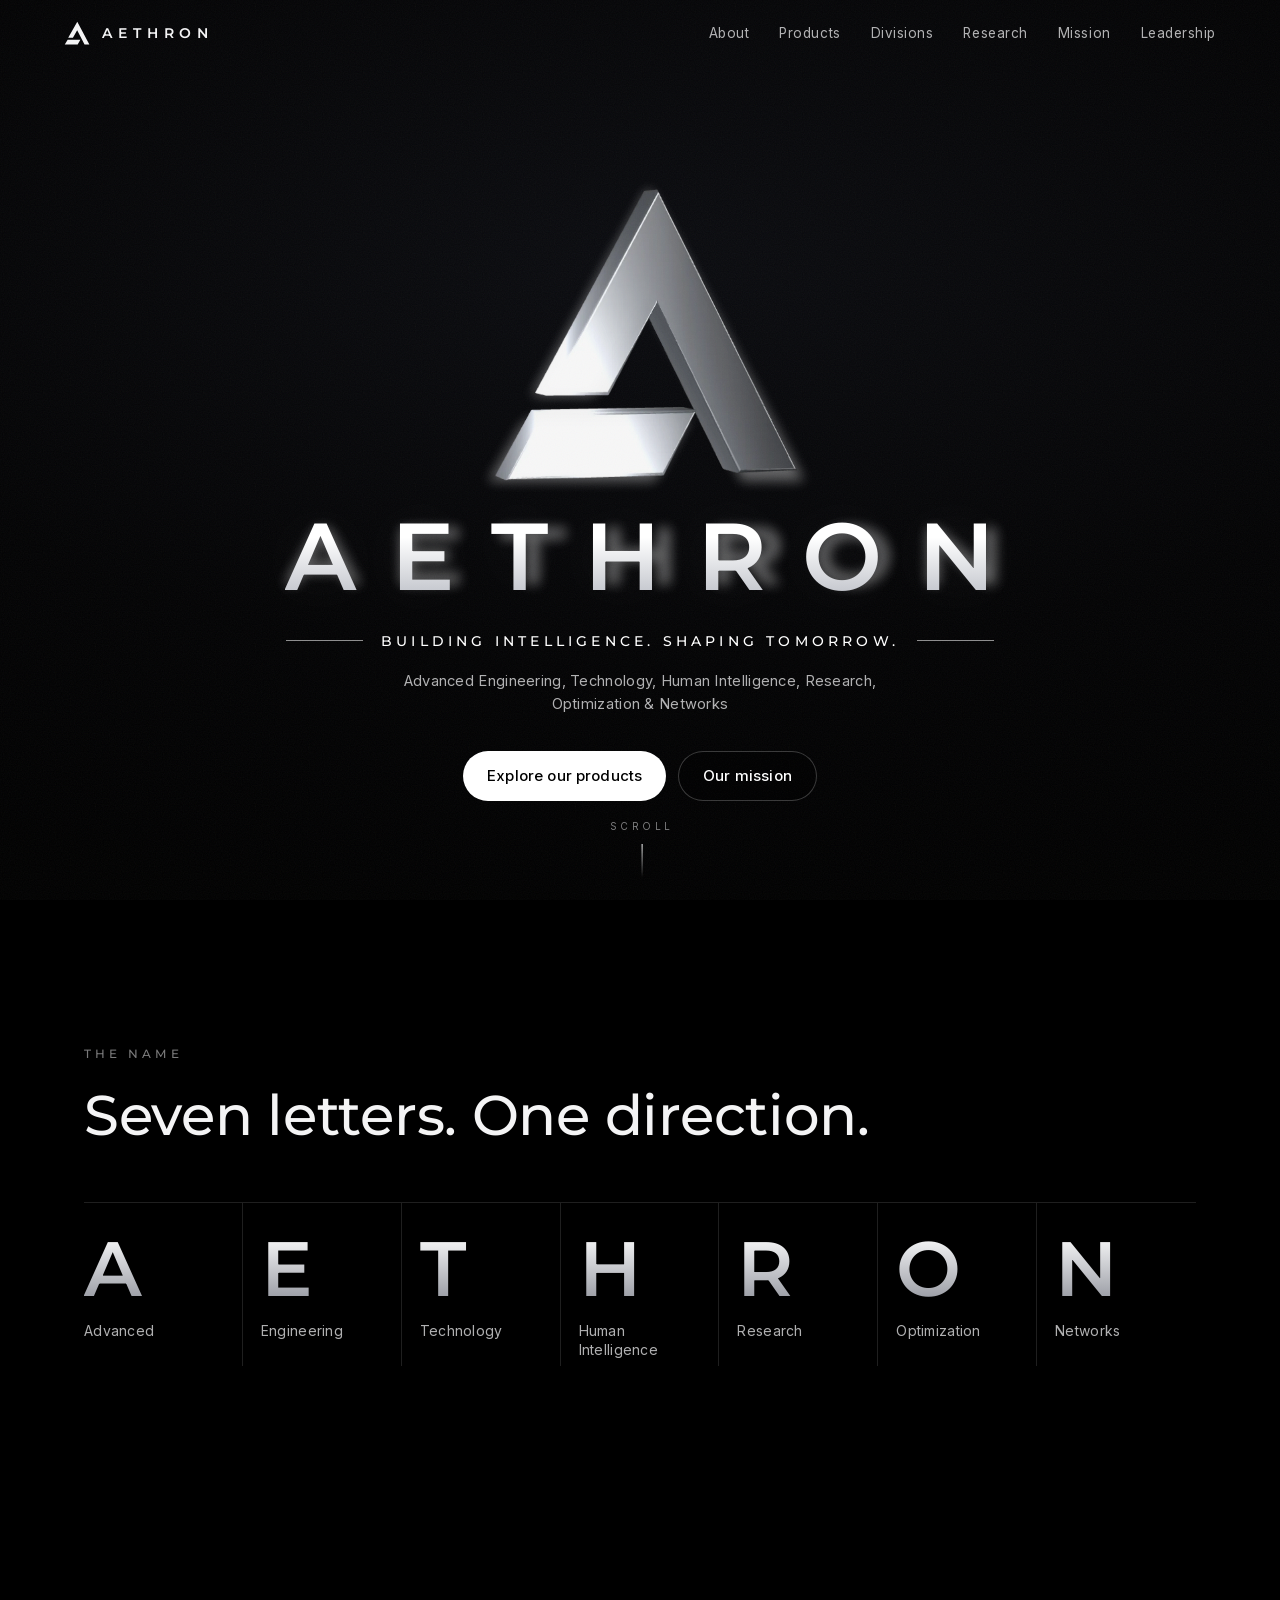
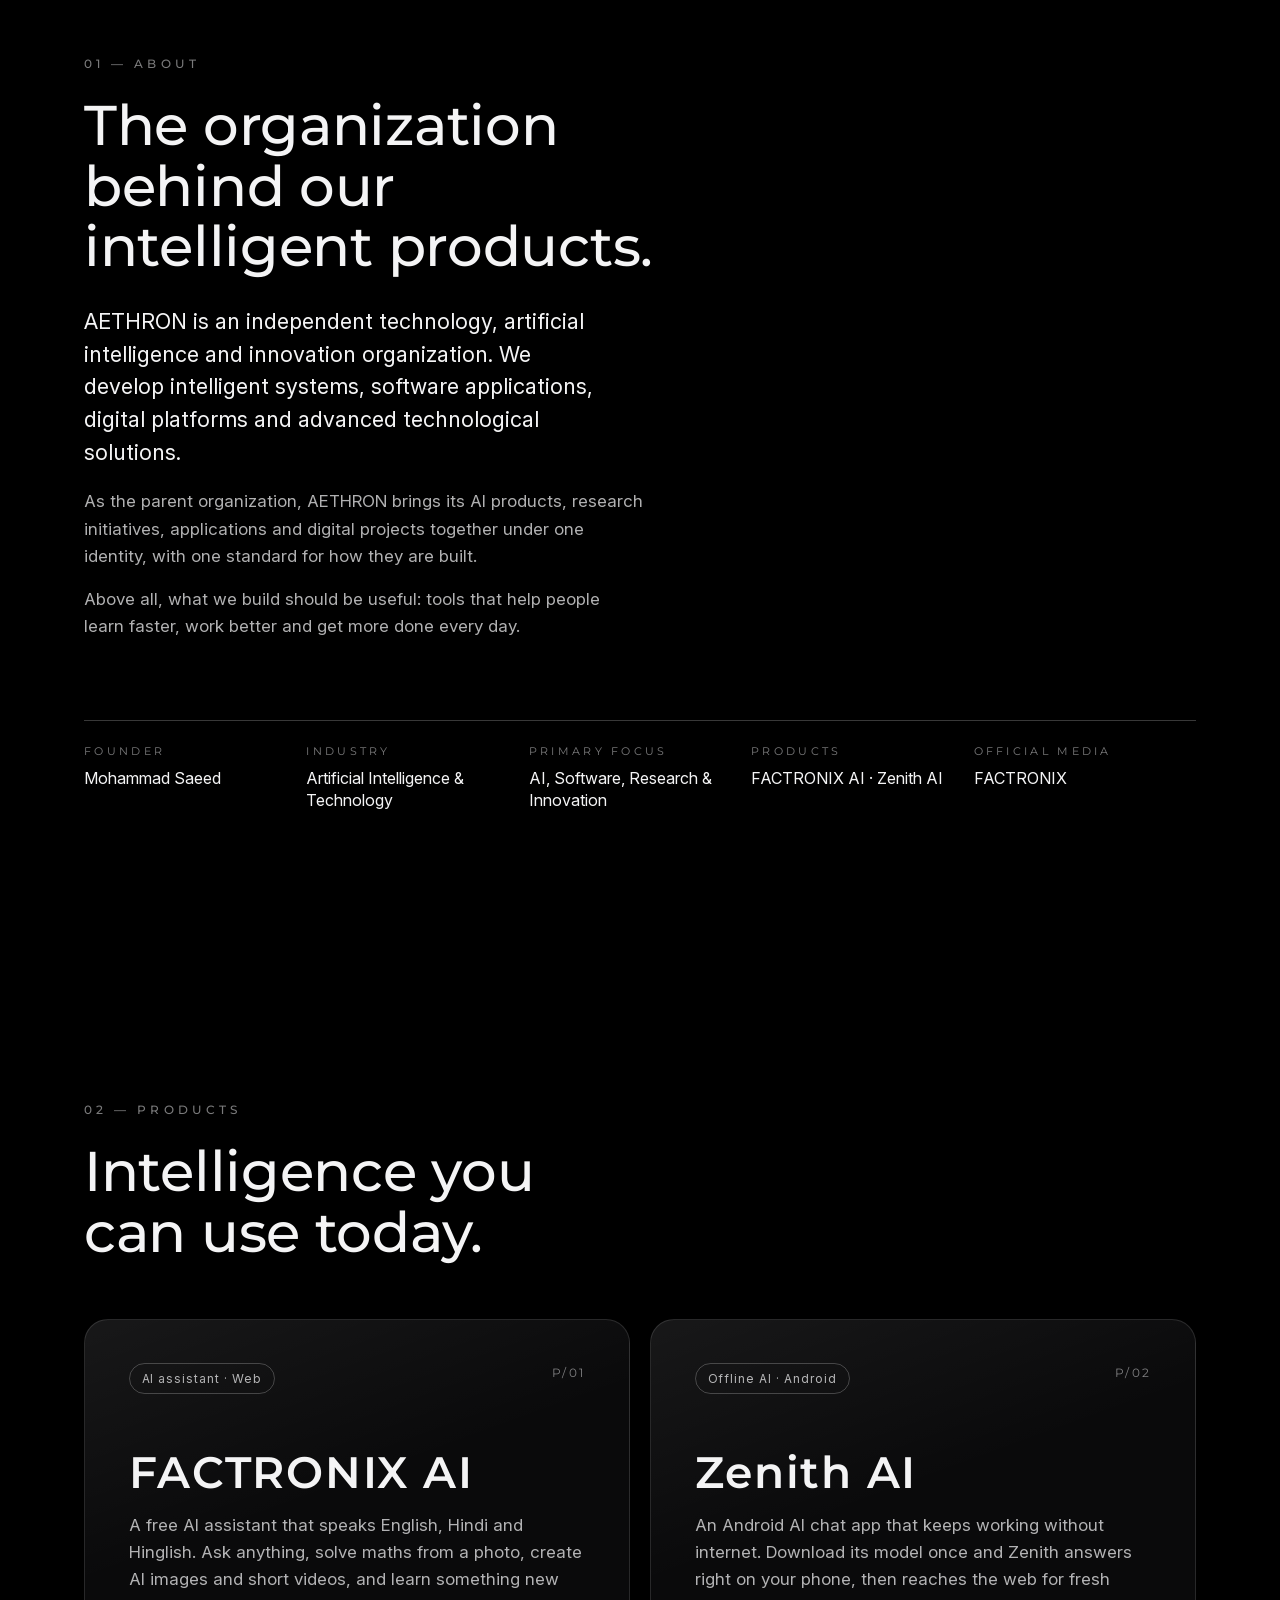
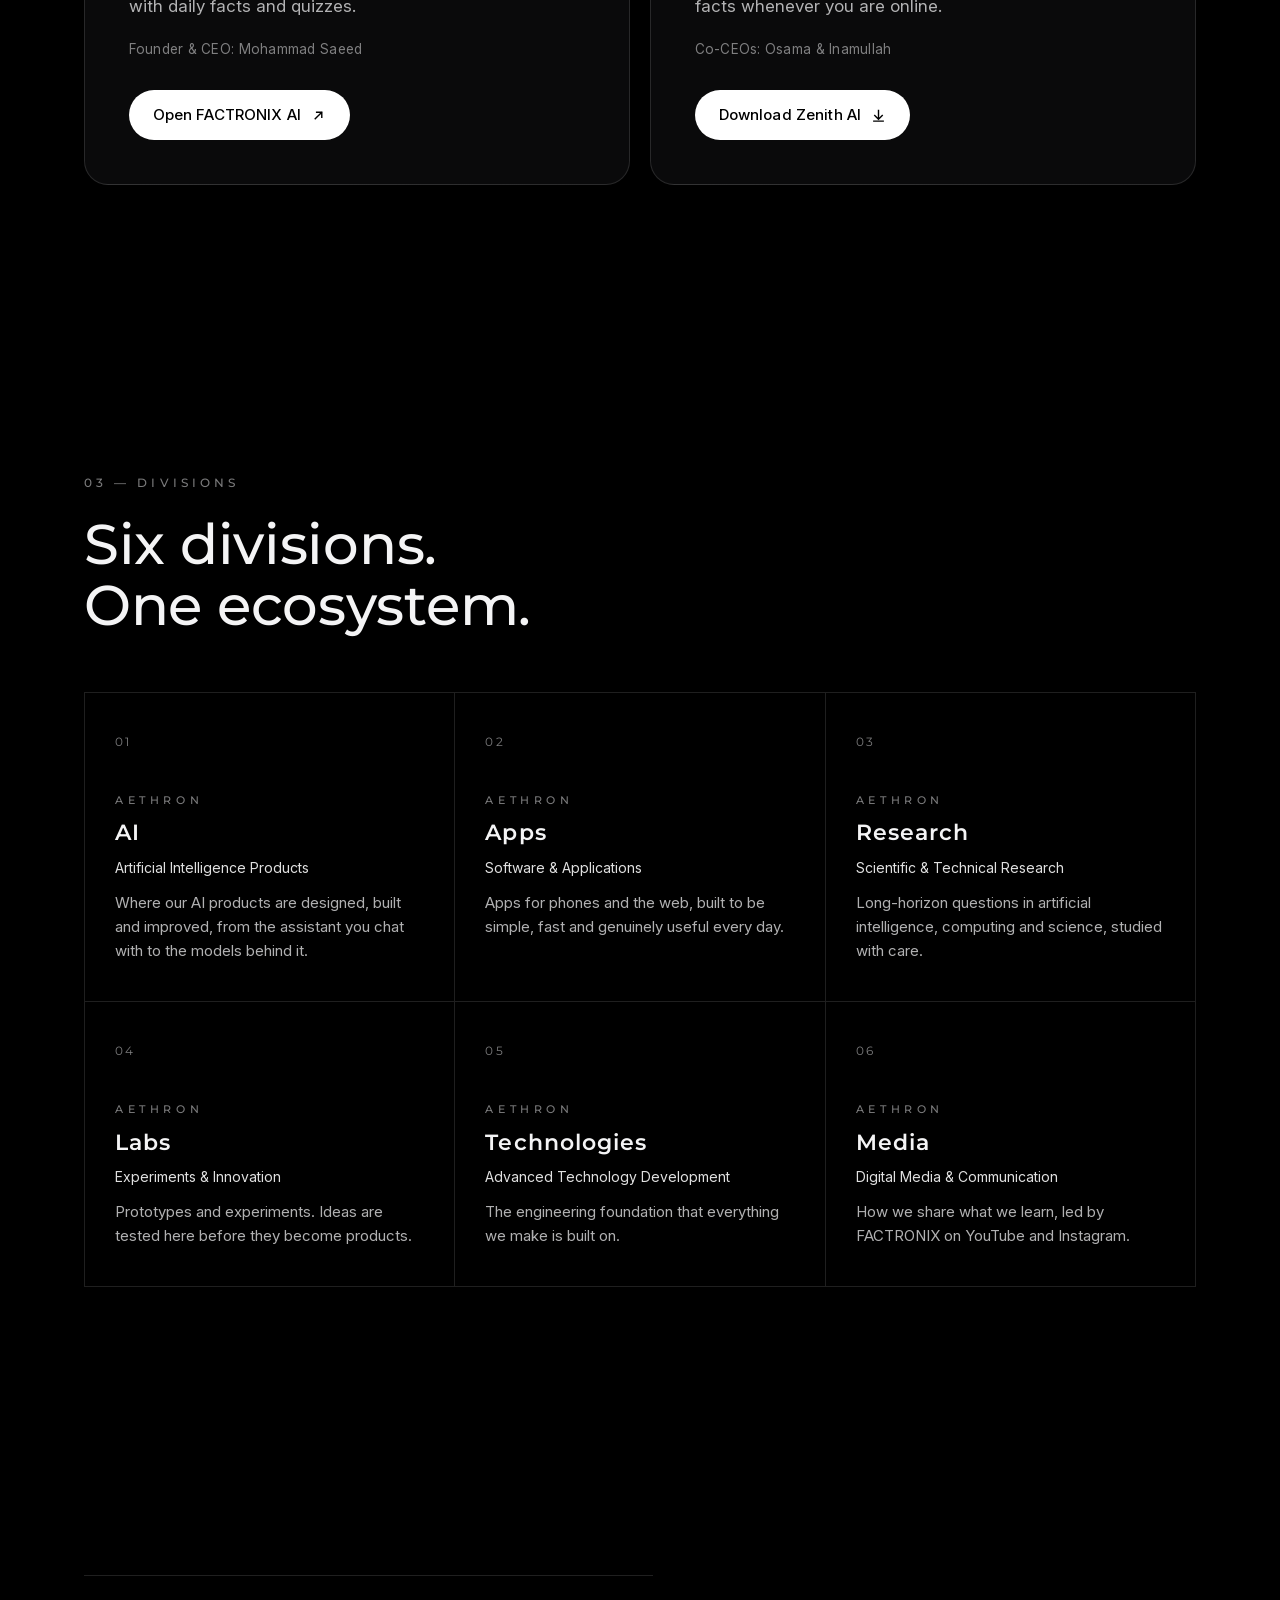
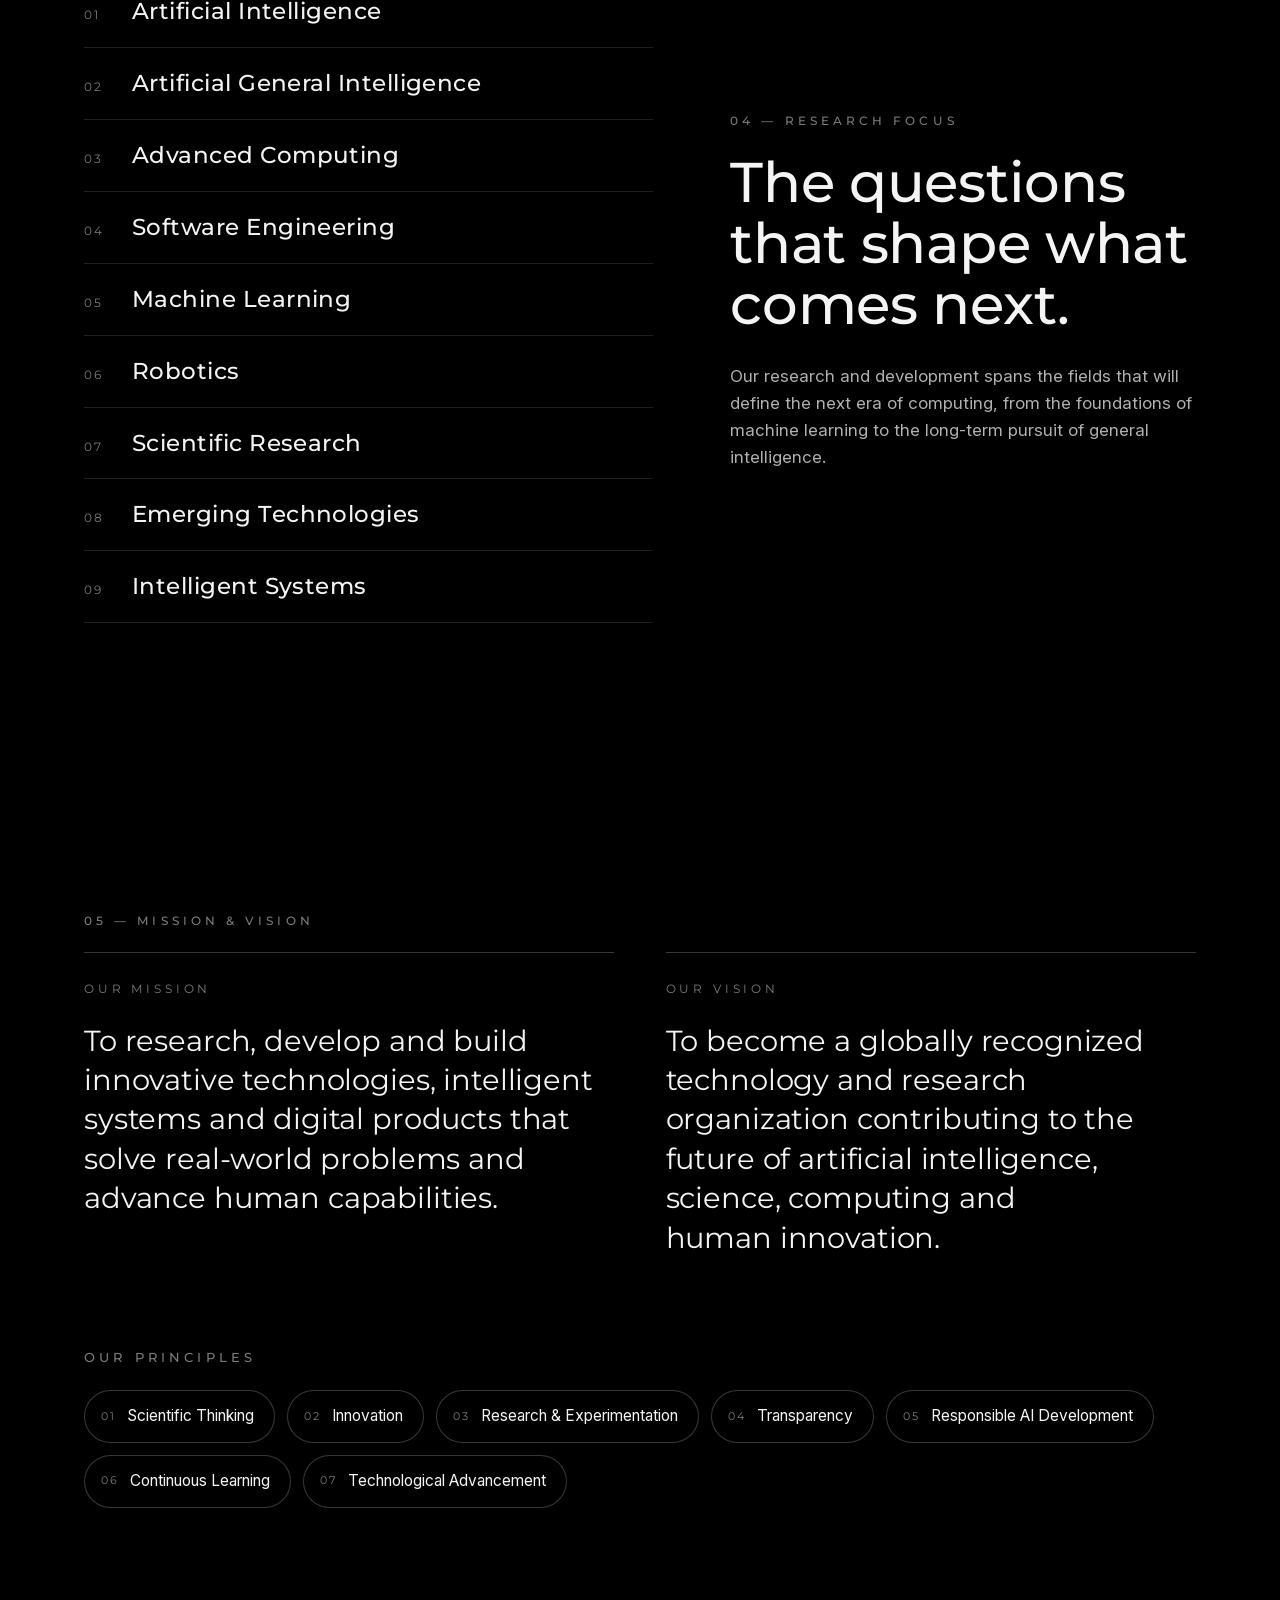
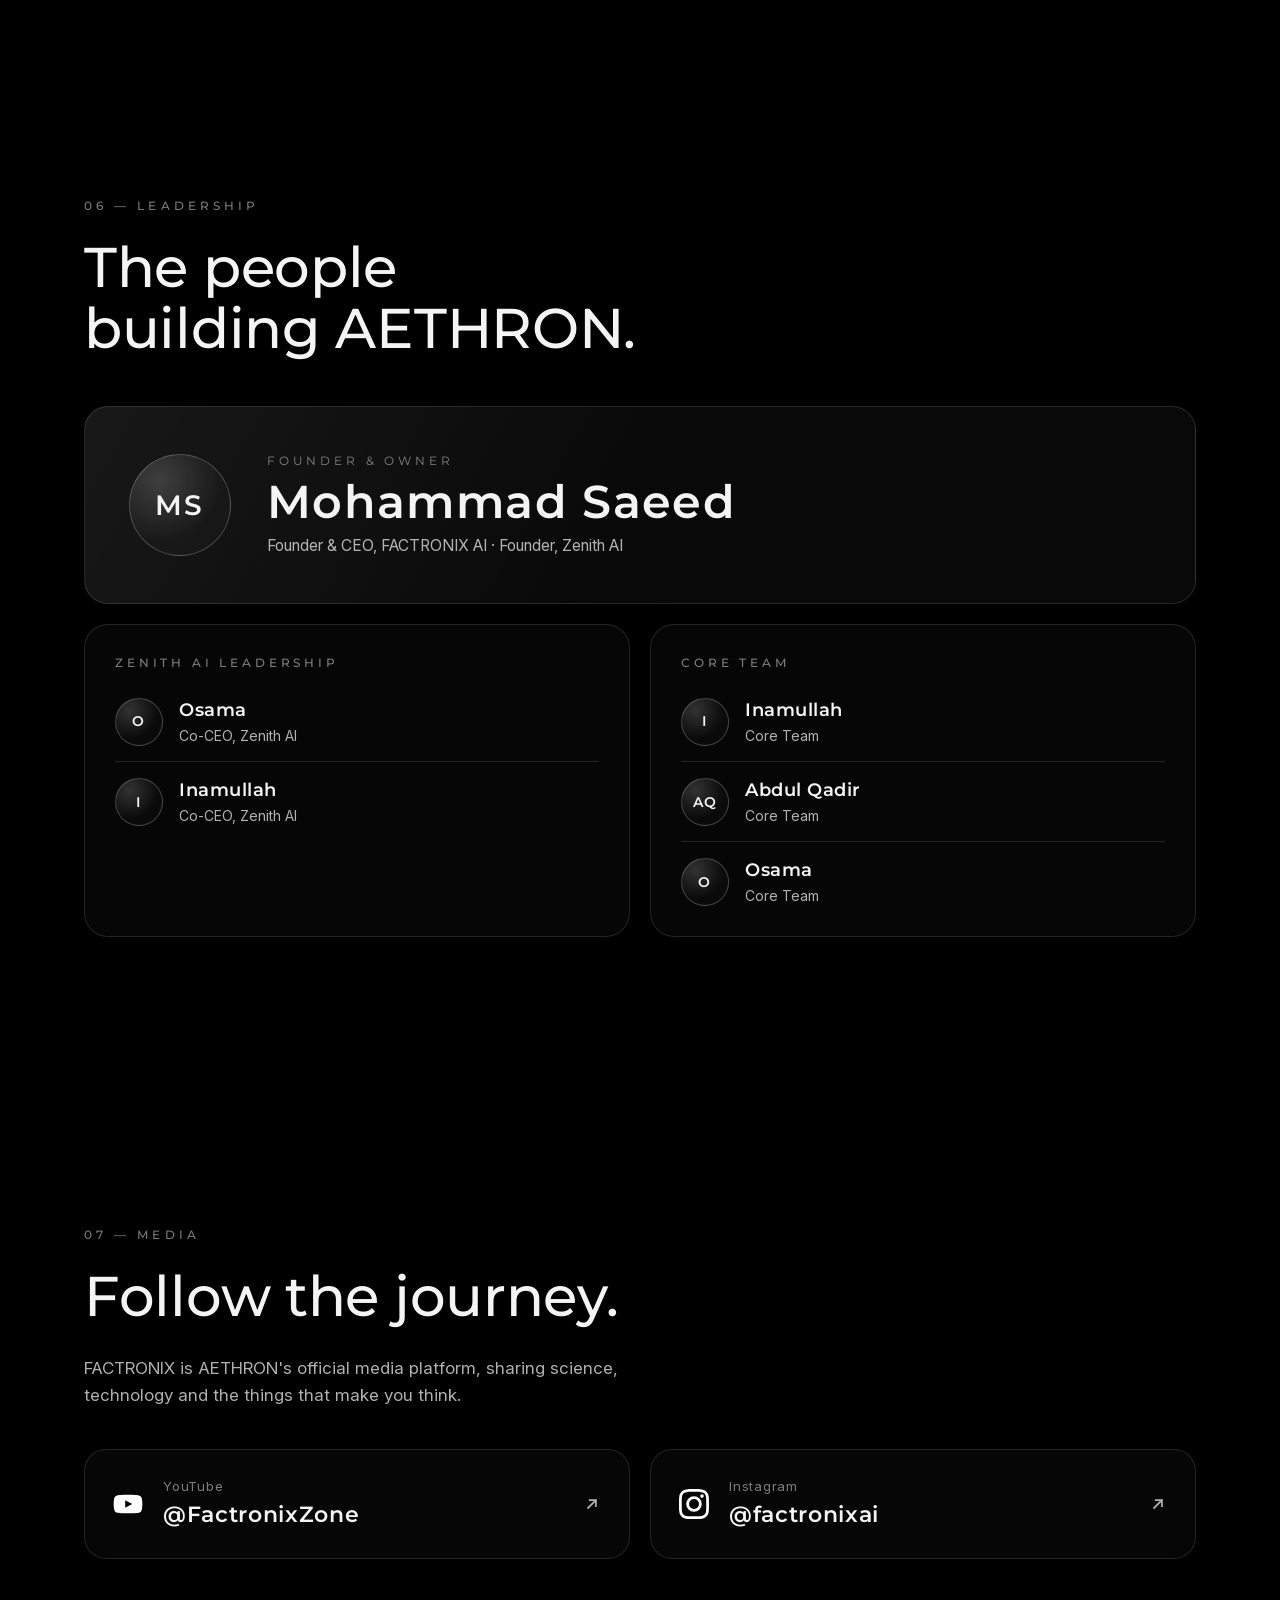
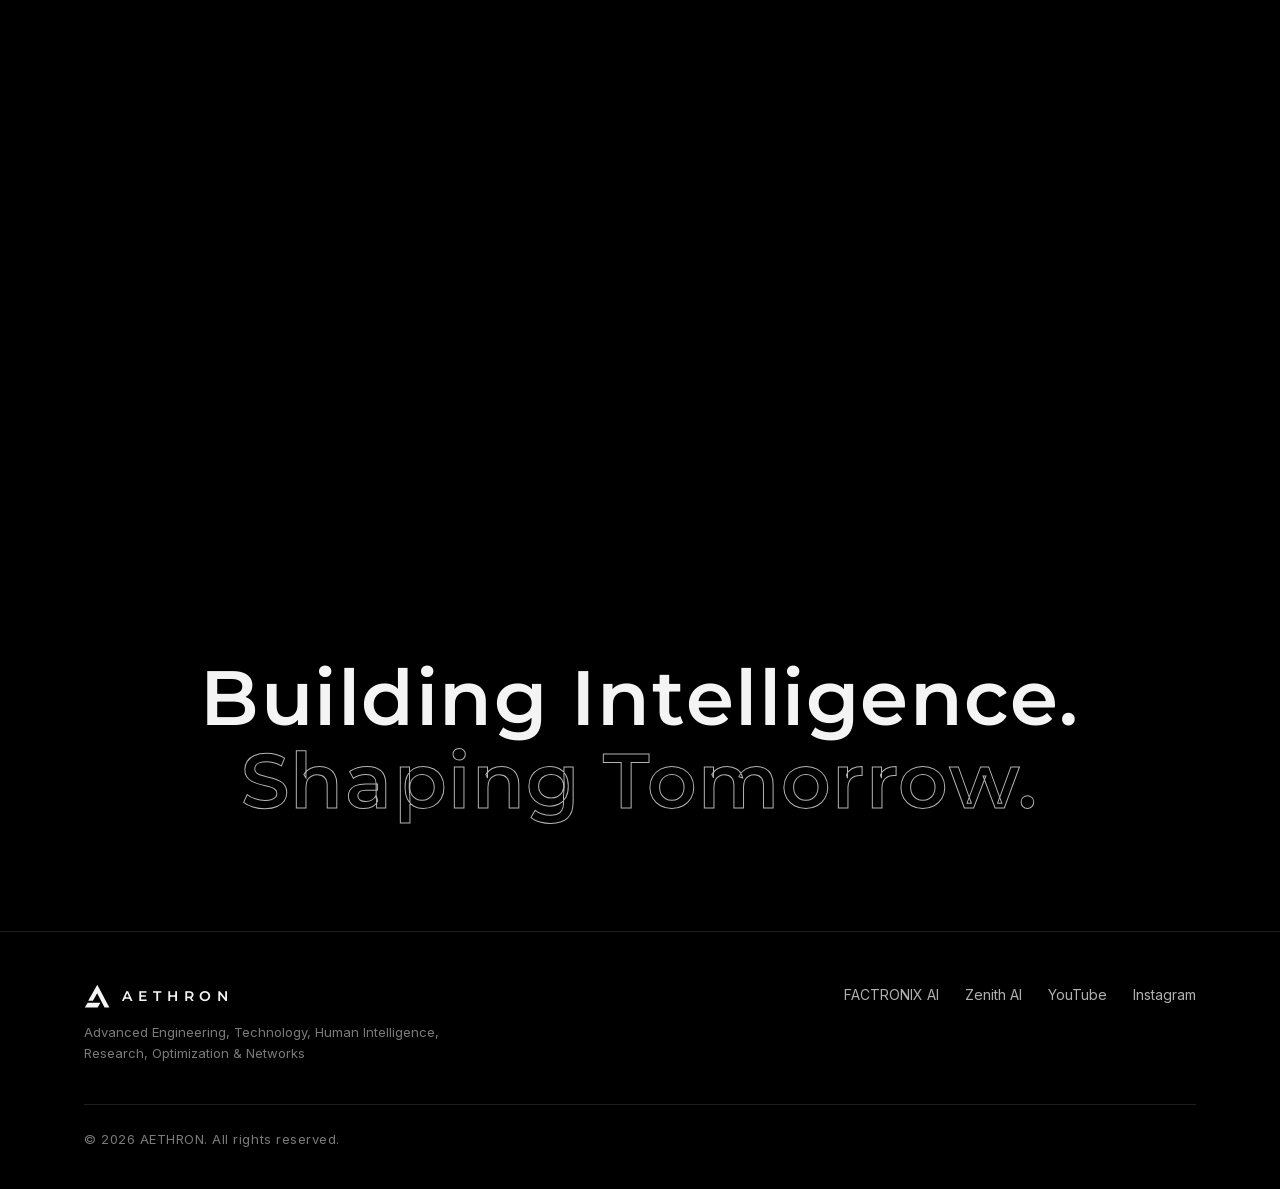
==== index.html @ f19fdfcd "Add AETHRON website" ====
<!doctype html>
<html lang="en">
<head>
  <meta charset="utf-8">
  <meta name="viewport" content="width=device-width, initial-scale=1, viewport-fit=cover">
  <title>AETHRON — Building Intelligence. Shaping Tomorrow.</title>
  <meta name="description" content="AETHRON is an independent technology and AI organization founded by Mohammad Saeed. The parent of FACTRONIX AI and Zenith AI, working across AI, apps, research, labs and media.">
  <link rel="canonical" href="https://mohammadsaeed13760-prog.github.io/aethron/">
  <meta name="theme-color" content="#000000">
  <meta name="color-scheme" content="dark">
  <meta property="og:type" content="website">
  <meta property="og:site_name" content="AETHRON">
  <meta property="og:title" content="AETHRON — Building Intelligence. Shaping Tomorrow.">
  <meta property="og:description" content="An independent technology and AI organization. The parent of FACTRONIX AI and Zenith AI.">
  <meta property="og:url" content="https://mohammadsaeed13760-prog.github.io/aethron/">
  <meta property="og:image" content="https://mohammadsaeed13760-prog.github.io/aethron/og.jpg">
  <meta property="og:image:width" content="1200">
  <meta property="og:image:height" content="630">
  <meta property="og:image:alt" content="The AETHRON logo: a geometric A above the wordmark AETHRON.">
  <meta name="twitter:card" content="summary_large_image">
  <meta name="twitter:title" content="AETHRON — Building Intelligence. Shaping Tomorrow.">
  <meta name="twitter:description" content="An independent technology and AI organization. The parent of FACTRONIX AI and Zenith AI.">
  <meta name="twitter:image" content="https://mohammadsaeed13760-prog.github.io/aethron/og.jpg">
  <link rel="icon" href="favicon.ico" sizes="48x48">
  <link rel="icon" href="favicon.svg" type="image/svg+xml">
  <link rel="apple-touch-icon" href="apple-touch-icon.png">
  <link rel="manifest" href="site.webmanifest">
  <link rel="preload" href="assets/fonts/montserrat-var.woff2" as="font" type="font/woff2" crossorigin>
  <link rel="preload" href="assets/fonts/inter-var.woff2" as="font" type="font/woff2" crossorigin>
  <link rel="stylesheet" href="styles.css">
  <script type="application/ld+json">{"@context": "https://schema.org", "@type": "Organization", "name": "AETHRON", "alternateName": "Advanced Engineering, Technology, Human Intelligence, Research, Optimization & Networks", "url": "https://mohammadsaeed13760-prog.github.io/aethron/", "logo": "https://mohammadsaeed13760-prog.github.io/aethron/assets/icon-512.png", "image": "https://mohammadsaeed13760-prog.github.io/aethron/og.jpg", "slogan": "Building Intelligence. Shaping Tomorrow.", "description": "AETHRON is an independent technology, artificial intelligence and innovation organization and the parent organization of FACTRONIX AI and Zenith AI.", "founder": {"@type": "Person", "name": "Mohammad Saeed", "jobTitle": "Founder & Owner"}, "member": [{"@type": "Person", "name": "Osama"}, {"@type": "Person", "name": "Inamullah"}, {"@type": "Person", "name": "Abdul Qadir"}], "brand": [{"@type": "Brand", "name": "FACTRONIX AI", "url": "https://factronix.sites.tab.bot/"}, {"@type": "Brand", "name": "Zenith AI", "url": "https://factronix.sites.tab.bot/bina-internet-ke-ai"}], "knowsAbout": ["Artificial Intelligence", "Artificial General Intelligence", "Advanced Computing", "Software Engineering", "Machine Learning", "Robotics", "Scientific Research", "Emerging Technologies", "Intelligent Systems"], "sameAs": ["https://www.youtube.com/@FactronixZone", "https://www.instagram.com/factronixai/"]}</script>
</head>
<body>
  <a class="skip" href="#main">Skip to content</a>

  <div class="backdrop" aria-hidden="true">
    <div class="bg-logo" id="bgLogo"><img src="assets/logo-blur.webp" alt="" width="800" height="520" decoding="async" fetchpriority="high"></div>
    <div class="poster" id="poster"><img src="assets/a-still.webp" alt="" width="659" height="640" decoding="async"></div>
    <canvas id="stage" class="stage"></canvas>
    <div class="vignette"></div>
    <div class="grain"></div>
  </div>

  <header class="nav" id="nav">
    <a class="brand" href="#top" aria-label="AETHRON home"><svg class="mark" viewBox="430 338 405 377" aria-hidden="true" focusable="false"><path d="M637,348 825,705 750,705 635,484 569,600 495,600Z M442,705 643,705 685,629 487,629Z"/></svg><span>AETHRON</span></a>
    <nav class="nav-links" aria-label="Sections">
      <a href="#about">About</a>
      <a href="#products">Products</a>
      <a href="#divisions">Divisions</a>
      <a href="#research">Research</a>
      <a href="#mission">Mission</a>
      <a href="#leadership">Leadership</a>
    </nav>
    <button class="menu-btn" id="menuBtn" aria-expanded="false" aria-controls="menu"><span class="menu-lines" aria-hidden="true"></span><span class="sr">Menu</span></button>
    <div class="progress" id="progress" aria-hidden="true"></div>
  </header>

  <div class="menu" id="menu" hidden>
    <nav aria-label="Menu">
      <a href="#about"><span>01</span>About</a>
      <a href="#products"><span>02</span>Products</a>
      <a href="#divisions"><span>03</span>Divisions</a>
      <a href="#research"><span>04</span>Research</a>
      <a href="#mission"><span>05</span>Mission</a>
      <a href="#leadership"><span>06</span>Leadership</a>
      <a href="#media"><span>07</span>Media</a>
    </nav>
  </div>

  <main id="main">
    <section class="hero" id="top" data-scene="hero" aria-labelledby="hero-title">
      <div class="hero-inner">
        <h1 class="wordmark load-in" id="hero-title" style="--d:220ms" aria-label="AETHRON"><span aria-hidden="true">AETHRON</span></h1>
        <p class="tagline load-in" style="--d:380ms"><span class="rule"></span><span>Building Intelligence. Shaping Tomorrow.</span><span class="rule"></span></p>
        <p class="fullform load-in" style="--d:520ms">Advanced Engineering, Technology, Human Intelligence, Research, Optimization &amp; Networks</p>
        <div class="hero-cta load-in" style="--d:660ms">
          <a class="btn btn-solid" href="#products">Explore our products</a>
          <a class="btn btn-ghost" href="#mission">Our mission</a>
        </div>
      </div>
      <a class="scroll-cue" href="#name" aria-label="Scroll to learn more"><span>Scroll</span><i></i></a>
    </section>

    <section class="section name" id="name" data-scene="name" aria-labelledby="name-title">
      <div class="wrap">
        <p class="eyebrow reveal">The name</p>
        <h2 class="h2 reveal" id="name-title">Seven letters. One direction.</h2>
        <ol class="acro" aria-label="What AETHRON stands for">
          <li class="acro-item reveal" style="--d:0ms"><span class="acro-l">A</span><span class="acro-w">Advanced</span></li>
          <li class="acro-item reveal" style="--d:70ms"><span class="acro-l">E</span><span class="acro-w">Engineering</span></li>
          <li class="acro-item reveal" style="--d:140ms"><span class="acro-l">T</span><span class="acro-w">Technology</span></li>
          <li class="acro-item reveal" style="--d:210ms"><span class="acro-l">H</span><span class="acro-w">Human Intelligence</span></li>
          <li class="acro-item reveal" style="--d:280ms"><span class="acro-l">R</span><span class="acro-w">Research</span></li>
          <li class="acro-item reveal" style="--d:350ms"><span class="acro-l">O</span><span class="acro-w">Optimization</span></li>
          <li class="acro-item reveal" style="--d:420ms"><span class="acro-l">N</span><span class="acro-w">Networks</span></li>
        </ol>
      </div>
    </section>

    <section class="section about" id="about" data-scene="about" aria-labelledby="about-title">
      <div class="wrap split">
        <div class="col-text">
          <p class="eyebrow reveal">01 — About</p>
          <h2 class="h2 reveal" id="about-title">The organization behind our intelligent products.</h2>
          <p class="lead reveal">AETHRON is an independent technology, artificial intelligence and innovation organization. We develop intelligent systems, software applications, digital platforms and advanced technological solutions.</p>
          <p class="body reveal">As the parent organization, AETHRON brings its AI products, research initiatives, applications and digital projects together under one identity, with one standard for how they are built.</p>
          <p class="body reveal">Above all, what we build should be useful: tools that help people learn faster, work better and get more done every day.</p>
        </div>
        <div class="about-visual" aria-hidden="true"></div>
      </div>
      <div class="wrap">
      <dl class="facts reveal">
        <div><dt>Founder</dt><dd>Mohammad Saeed</dd></div>
        <div><dt>Industry</dt><dd>Artificial Intelligence &amp; Technology</dd></div>
        <div><dt>Primary focus</dt><dd>AI, Software, Research &amp; Innovation</dd></div>
        <div><dt>Products</dt><dd>FACTRONIX AI · Zenith AI</dd></div>
        <div><dt>Official media</dt><dd>FACTRONIX</dd></div>
      </dl>
      </div>
    </section>

    <section class="section products" id="products" data-scene="products" aria-labelledby="products-title">
      <div class="wrap">
        <p class="eyebrow reveal">02 — Products</p>
        <h2 class="h2 reveal" id="products-title">Intelligence you can use today.</h2>
        <div class="prod-grid">
          <article class="prod reveal">
            <div class="prod-top"><span class="tag">AI assistant · Web</span><span class="prod-no">P/01</span></div>
            <h3 class="prod-name">FACTRONIX AI</h3>
            <p class="prod-text">A free AI assistant that speaks English, Hindi and Hinglish. Ask anything, solve maths from a photo, create AI images and short videos, and learn something new with daily facts and quizzes.</p>
            <p class="prod-meta">Founder &amp; CEO: Mohammad Saeed</p>
            <a class="btn btn-solid" href="https://factronix.sites.tab.bot" target="_blank" rel="noopener">Open FACTRONIX AI <svg class="ico" viewBox="0 0 16 16" aria-hidden="true"><path d="M4.5 11.5l7-7M6 4.5h5.5V10" fill="none" stroke="currentColor" stroke-width="1.5" stroke-linecap="square"/></svg></a>
          </article>
          <article class="prod reveal" style="--d:120ms">
            <div class="prod-top"><span class="tag">Offline AI · Android</span><span class="prod-no">P/02</span></div>
            <h3 class="prod-name">Zenith AI</h3>
            <p class="prod-text">An Android AI chat app that keeps working without internet. Download its model once and Zenith answers right on your phone, then reaches the web for fresh facts whenever you are online.</p>
            <p class="prod-meta">Co-CEOs: Osama &amp; Inamullah</p>
            <a class="btn btn-solid" href="https://factronix.sites.tab.bot/bina-internet-ke-ai#zenith-download" target="_blank" rel="noopener">Download Zenith AI <svg class="ico" viewBox="0 0 16 16" aria-hidden="true"><path d="M8 2.5v9M4 8l4 4 4-4M3 14h10" fill="none" stroke="currentColor" stroke-width="1.5" stroke-linecap="square"/></svg></a>
          </article>
        </div>
      </div>
    </section>

    <section class="section divisions" id="divisions" data-scene="divisions" aria-labelledby="divisions-title">
      <div class="wrap">
        <p class="eyebrow reveal">03 — Divisions</p>
        <h2 class="h2 reveal" id="divisions-title">Six divisions. One ecosystem.</h2>
        <div class="div-grid">
          <article class="div-card reveal" style="--d:0ms">
            <span class="div-idx">01</span>
            <h3 class="div-name"><span class="div-pre">AETHRON</span> AI</h3>
            <p class="div-sub">Artificial Intelligence Products</p>
            <p class="div-text">Where our AI products are designed, built and improved, from the assistant you chat with to the models behind it.</p>
          </article>
          <article class="div-card reveal" style="--d:80ms">
            <span class="div-idx">02</span>
            <h3 class="div-name"><span class="div-pre">AETHRON</span> Apps</h3>
            <p class="div-sub">Software & Applications</p>
            <p class="div-text">Apps for phones and the web, built to be simple, fast and genuinely useful every day.</p>
          </article>
          <article class="div-card reveal" style="--d:160ms">
            <span class="div-idx">03</span>
            <h3 class="div-name"><span class="div-pre">AETHRON</span> Research</h3>
            <p class="div-sub">Scientific & Technical Research</p>
            <p class="div-text">Long-horizon questions in artificial intelligence, computing and science, studied with care.</p>
          </article>
          <article class="div-card reveal" style="--d:0ms">
            <span class="div-idx">04</span>
            <h3 class="div-name"><span class="div-pre">AETHRON</span> Labs</h3>
            <p class="div-sub">Experiments & Innovation</p>
            <p class="div-text">Prototypes and experiments. Ideas are tested here before they become products.</p>
          </article>
          <article class="div-card reveal" style="--d:80ms">
            <span class="div-idx">05</span>
            <h3 class="div-name"><span class="div-pre">AETHRON</span> Technologies</h3>
            <p class="div-sub">Advanced Technology Development</p>
            <p class="div-text">The engineering foundation that everything we make is built on.</p>
          </article>
          <article class="div-card reveal" style="--d:160ms">
            <span class="div-idx">06</span>
            <h3 class="div-name"><span class="div-pre">AETHRON</span> Media</h3>
            <p class="div-sub">Digital Media & Communication</p>
            <p class="div-text">How we share what we learn, led by FACTRONIX on YouTube and Instagram.</p>
          </article>
        </div>
      </div>
    </section>

    <section class="section research" id="research" data-scene="research" aria-labelledby="research-title">
      <div class="wrap split split-rev">
        <div class="col-text">
          <p class="eyebrow reveal">04 — Research focus</p>
          <h2 class="h2 reveal" id="research-title">The questions that shape what comes next.</h2>
          <p class="body reveal">Our research and development spans the fields that will define the next era of computing, from the foundations of machine learning to the long-term pursuit of general intelligence.</p>
        </div>
        <ol class="res-list">
          <li class="res-item reveal" style="--d:0ms"><span class="res-idx">01</span><span class="res-name">Artificial Intelligence</span></li>
          <li class="res-item reveal" style="--d:70ms"><span class="res-idx">02</span><span class="res-name">Artificial General Intelligence</span></li>
          <li class="res-item reveal" style="--d:140ms"><span class="res-idx">03</span><span class="res-name">Advanced Computing</span></li>
          <li class="res-item reveal" style="--d:0ms"><span class="res-idx">04</span><span class="res-name">Software Engineering</span></li>
          <li class="res-item reveal" style="--d:70ms"><span class="res-idx">05</span><span class="res-name">Machine Learning</span></li>
          <li class="res-item reveal" style="--d:140ms"><span class="res-idx">06</span><span class="res-name">Robotics</span></li>
          <li class="res-item reveal" style="--d:0ms"><span class="res-idx">07</span><span class="res-name">Scientific Research</span></li>
          <li class="res-item reveal" style="--d:70ms"><span class="res-idx">08</span><span class="res-name">Emerging Technologies</span></li>
          <li class="res-item reveal" style="--d:140ms"><span class="res-idx">09</span><span class="res-name">Intelligent Systems</span></li>
        </ol>
      </div>
    </section>

    <section class="section mission" id="mission" data-scene="mission" aria-labelledby="mission-title">
      <div class="wrap">
        <p class="eyebrow reveal">05 — Mission &amp; vision</p>
        <h2 class="sr" id="mission-title">Mission, vision and principles</h2>
        <div class="mv">
          <figure class="mv-block reveal">
            <figcaption>Our mission</figcaption>
            <blockquote>To research, develop and build innovative technologies, intelligent systems and digital products that solve real-world problems and advance human capabilities.</blockquote>
          </figure>
          <figure class="mv-block reveal" style="--d:120ms">
            <figcaption>Our vision</figcaption>
            <blockquote>To become a globally recognized technology and research organization contributing to the future of artificial intelligence, science, computing and human innovation.</blockquote>
          </figure>
        </div>
        <div class="principles">
          <h3 class="h3 reveal">Our principles</h3>
          <ol class="pr-list">
            <li class="reveal" style="--d:0ms"><span class="pr-idx">01</span>Scientific Thinking</li>
            <li class="reveal" style="--d:60ms"><span class="pr-idx">02</span>Innovation</li>
            <li class="reveal" style="--d:120ms"><span class="pr-idx">03</span>Research & Experimentation</li>
            <li class="reveal" style="--d:180ms"><span class="pr-idx">04</span>Transparency</li>
            <li class="reveal" style="--d:240ms"><span class="pr-idx">05</span>Responsible AI Development</li>
            <li class="reveal" style="--d:300ms"><span class="pr-idx">06</span>Continuous Learning</li>
            <li class="reveal" style="--d:360ms"><span class="pr-idx">07</span>Technological Advancement</li>
          </ol>
        </div>
      </div>
    </section>

    <section class="section leadership" id="leadership" data-scene="leadership" aria-labelledby="leadership-title">
      <div class="wrap">
        <p class="eyebrow reveal">06 — Leadership</p>
        <h2 class="h2 reveal" id="leadership-title">The people building AETHRON.</h2>
        <div class="founder reveal">
          <span class="mono" aria-hidden="true">MS</span>
          <div>
            <p class="role">Founder &amp; Owner</p>
            <h3 class="person">Mohammad Saeed</h3>
            <p class="role-sub">Founder &amp; CEO, FACTRONIX AI · Founder, Zenith AI</p>
          </div>
        </div>
        <div class="team-groups">
          <div class="team-group reveal">
            <h3 class="group-title">Zenith AI leadership</h3>
            <ul class="people">
              <li><span class="mono sm" aria-hidden="true">O</span><span><strong>Osama</strong><em>Co-CEO, Zenith AI</em></span></li>
              <li><span class="mono sm" aria-hidden="true">I</span><span><strong>Inamullah</strong><em>Co-CEO, Zenith AI</em></span></li>
            </ul>
          </div>
          <div class="team-group reveal" style="--d:120ms">
            <h3 class="group-title">Core team</h3>
            <ul class="people">
              <li><span class="mono sm" aria-hidden="true">I</span><span><strong>Inamullah</strong><em>Core Team</em></span></li>
              <li><span class="mono sm" aria-hidden="true">AQ</span><span><strong>Abdul Qadir</strong><em>Core Team</em></span></li>
              <li><span class="mono sm" aria-hidden="true">O</span><span><strong>Osama</strong><em>Core Team</em></span></li>
            </ul>
          </div>
        </div>
      </div>
    </section>

    <section class="section media" id="media" data-scene="media" aria-labelledby="media-title">
      <div class="wrap">
        <p class="eyebrow reveal">07 — Media</p>
        <h2 class="h2 reveal" id="media-title">Follow the journey.</h2>
        <p class="body reveal">FACTRONIX is AETHRON's official media platform, sharing science, technology and the things that make you think.</p>
        <div class="media-grid">
          <a class="media-card reveal" href="https://www.youtube.com/@FactronixZone" target="_blank" rel="noopener">
            <svg class="media-ico" viewBox="0 0 24 24" aria-hidden="true"><path d="M23 7.2a3 3 0 0 0-2.1-2.1C19 4.6 12 4.6 12 4.6s-7 0-8.9.5A3 3 0 0 0 1 7.2 31 31 0 0 0 .5 12 31 31 0 0 0 1 16.8a3 3 0 0 0 2.1 2.1c1.9.5 8.9.5 8.9.5s7 0 8.9-.5a3 3 0 0 0 2.1-2.1 31 31 0 0 0 .5-4.8 31 31 0 0 0-.5-4.8zM9.75 15.02V8.98L15.5 12l-5.75 3.02z"/></svg>
            <span class="media-txt"><span class="media-pl">YouTube</span><span class="media-h">@FactronixZone</span></span>
            <svg class="ico" viewBox="0 0 16 16" aria-hidden="true"><path d="M4.5 11.5l7-7M6 4.5h5.5V10" fill="none" stroke="currentColor" stroke-width="1.5" stroke-linecap="square"/></svg>
          </a>
          <a class="media-card reveal" style="--d:100ms" href="https://www.instagram.com/factronixai/" target="_blank" rel="noopener">
            <svg class="media-ico" viewBox="0 0 24 24" aria-hidden="true"><path d="M12 2.2c3.2 0 3.6 0 4.8.1 3.3.1 4.8 1.7 4.9 4.9.1 1.3.1 1.6.1 4.8s0 3.6-.1 4.8c-.1 3.2-1.7 4.8-4.9 4.9-1.3.1-1.6.1-4.8.1s-3.6 0-4.8-.1c-3.3-.1-4.8-1.7-4.9-4.9C2.2 15.6 2.2 15.2 2.2 12s0-3.6.1-4.8C2.4 3.9 3.9 2.4 7.2 2.3 8.4 2.2 8.8 2.2 12 2.2zM12 0C8.7 0 8.3 0 7.1.1 2.7.3.3 2.7.1 7.1 0 8.3 0 8.7 0 12s0 3.7.1 4.9c.2 4.4 2.6 6.8 7 7 1.2.1 1.6.1 4.9.1s3.7 0 4.9-.1c4.4-.2 6.8-2.6 7-7 .1-1.2.1-1.6.1-4.9s0-3.7-.1-4.9c-.2-4.4-2.6-6.8-7-7C15.7 0 15.3 0 12 0zm0 5.8a6.2 6.2 0 1 0 0 12.4 6.2 6.2 0 0 0 0-12.4zM12 16a4 4 0 1 1 0-8 4 4 0 0 1 0 8zm6.4-11.8a1.4 1.4 0 1 0 0 2.9 1.4 1.4 0 0 0 0-2.9z"/></svg>
            <span class="media-txt"><span class="media-pl">Instagram</span><span class="media-h">@factronixai</span></span>
            <svg class="ico" viewBox="0 0 16 16" aria-hidden="true"><path d="M4.5 11.5l7-7M6 4.5h5.5V10" fill="none" stroke="currentColor" stroke-width="1.5" stroke-linecap="square"/></svg>
          </a>
        </div>
      </div>
    </section>

    <section class="outro" id="outro" data-scene="outro" aria-label="AETHRON">
      <div class="outro-inner">
        <p class="outro-line reveal">Building Intelligence.</p>
        <p class="outro-line dim reveal" style="--d:140ms">Shaping Tomorrow.</p>
      </div>
    </section>
  </main>

  <footer class="footer">
    <div class="wrap foot">
      <div class="foot-brand">
        <a class="brand" href="#top" aria-label="Back to top"><svg class="mark" viewBox="430 338 405 377" aria-hidden="true" focusable="false"><path d="M637,348 825,705 750,705 635,484 569,600 495,600Z M442,705 643,705 685,629 487,629Z"/></svg><span>AETHRON</span></a>
        <p class="foot-full">Advanced Engineering, Technology, Human Intelligence, Research, Optimization &amp; Networks</p>
      </div>
      <nav class="foot-links" aria-label="Footer">
        <a href="https://factronix.sites.tab.bot" target="_blank" rel="noopener">FACTRONIX AI</a>
        <a href="https://factronix.sites.tab.bot/bina-internet-ke-ai#zenith-download" target="_blank" rel="noopener">Zenith AI</a>
        <a href="https://www.youtube.com/@FactronixZone" target="_blank" rel="noopener">YouTube</a>
        <a href="https://www.instagram.com/factronixai/" target="_blank" rel="noopener">Instagram</a>
      </nav>
      <p class="copy">© <span id="year">2026</span> AETHRON. All rights reserved.</p>
    </div>
  </footer>

  <script src="main.js" type="module"></script>
</body>
</html>
---- styles.css ----
@font-face{font-family:"Montserrat";src:url(assets/fonts/montserrat-var.woff2) format("woff2");font-weight:100 900;font-display:swap}
@font-face{font-family:"Inter";src:url(assets/fonts/inter-var.woff2) format("woff2");font-weight:100 900;font-display:swap}
:root{
  --bg:#000;--fg:#f4f4f5;--fg2:rgba(244,244,245,.72);--fg3:rgba(244,244,245,.5);
  --line:rgba(255,255,255,.12);--line2:rgba(255,255,255,.22);--card:rgba(10,10,12,.62);
  --accent:#9dbcff;
  --disp:"Montserrat",ui-sans-serif,system-ui,sans-serif;
  --sans:"Inter",ui-sans-serif,system-ui,-apple-system,"Segoe UI",Roboto,sans-serif;
  --pad:clamp(20px,5vw,72px);--max:1240px;
  --ease:cubic-bezier(.2,.7,.1,1);
}
*,*::before,*::after{box-sizing:border-box}
html{-webkit-text-size-adjust:100%;scroll-behavior:smooth;scroll-padding-top:72px;background:#000}
body{margin:0;background:transparent;color:var(--fg);font-family:var(--sans);font-size:17px;line-height:1.6;-webkit-font-smoothing:antialiased;-moz-osx-font-smoothing:grayscale;overflow-x:hidden;text-rendering:optimizeLegibility}
img,svg{display:block}
a{color:inherit}
::selection{background:#fff;color:#000}
:focus-visible{outline:2px solid var(--accent);outline-offset:3px;border-radius:4px}
.sr{position:absolute!important;width:1px;height:1px;padding:0;margin:-1px;overflow:hidden;clip:rect(0 0 0 0);white-space:nowrap;border:0}
.skip{position:fixed;left:16px;top:-60px;z-index:100;background:#fff;color:#000;padding:10px 16px;border-radius:8px;font-weight:600;text-decoration:none;transition:top .2s}
.skip:focus{top:12px}
.mark{fill:currentColor}

/* ---------- backdrop: blurred logo, 3D stage, poster ---------- */
.backdrop{position:fixed;inset:0;height:100vh;height:100lvh;z-index:0;pointer-events:none;overflow:hidden;background:radial-gradient(120% 80% at 50% 30%,#0b0c10 0%,#030304 55%,#000 100%)}
.bg-logo{position:absolute;left:var(--bx,calc(50% - 560px));top:var(--by,6vh);width:var(--bw,1120px);will-change:transform,opacity;opacity:.38;transform-origin:50% 35%}
.bg-logo img{width:100%;height:auto}
.stage{position:absolute;inset:0;width:100%;height:100%;opacity:0;transition:opacity 1.6s var(--ease)}
.stage.on{opacity:1}
.poster{position:absolute;left:50%;top:38%;width:min(38vw,300px);transform:translate(-50%,-50%);color:#fff;opacity:.95;transition:opacity 1.2s var(--ease)}
.poster img{width:100%;height:auto}
.poster.off{opacity:0}
.vignette{position:absolute;inset:0;background:radial-gradient(130% 95% at 50% 40%,transparent 55%,rgba(0,0,0,.75) 100%)}
.grain{position:absolute;inset:-50%;opacity:.05;background-image:url("data:image/svg+xml,%3Csvg xmlns='http://www.w3.org/2000/svg' width='160' height='160'%3E%3Cfilter id='n'%3E%3CfeTurbulence type='fractalNoise' baseFrequency='.85' numOctaves='2' stitchTiles='stitch'/%3E%3C/filter%3E%3Crect width='100%25' height='100%25' filter='url(%23n)'/%3E%3C/svg%3E")}

/* ---------- nav ---------- */
.nav{position:fixed;top:0;left:0;right:0;z-index:20;display:flex;align-items:center;gap:24px;height:68px;padding:0 var(--pad);padding-top:env(safe-area-inset-top);transition:background .4s,border-color .4s;border-bottom:1px solid transparent}
.nav.scrolled{background:rgba(0,0,0,.72);border-color:var(--line)}
@supports (backdrop-filter:blur(1px)){@media (min-width:900px){.nav.scrolled{background:rgba(0,0,0,.5);backdrop-filter:blur(14px) saturate(1.2);-webkit-backdrop-filter:blur(14px) saturate(1.2)}}}
.brand{display:flex;align-items:center;gap:12px;text-decoration:none;font-family:var(--disp);font-weight:600;letter-spacing:.42em;font-size:14px}
.brand .mark{width:26px;height:auto}
.brand span{margin-right:-.42em}
.nav-links{display:flex;gap:30px;margin-left:auto}
.nav-links a{font-size:13.5px;letter-spacing:.04em;color:var(--fg2);text-decoration:none;transition:color .2s;position:relative}
.nav-links a::after{content:"";position:absolute;left:0;right:0;bottom:-6px;height:1px;background:#fff;transform:scaleX(0);transform-origin:left;transition:transform .35s var(--ease)}
.nav-links a:hover{color:#fff}.nav-links a:hover::after{transform:scaleX(1)}
.menu-btn{display:none;margin-left:auto;width:44px;height:44px;border:0;background:transparent;color:#fff;cursor:pointer;position:relative;z-index:31}
.menu-lines,.menu-lines::before{position:absolute;left:11px;right:11px;height:1.5px;background:currentColor;transition:transform .35s var(--ease),top .35s var(--ease)}
.menu-lines{top:18px}.menu-lines::before{content:"";left:0;right:0;top:7px}
.menu-btn[aria-expanded="true"] .menu-lines{top:21px;transform:rotate(45deg)}
.menu-btn[aria-expanded="true"] .menu-lines::before{top:0;transform:rotate(-90deg)}
.progress{position:absolute;left:0;bottom:-1px;height:1px;width:100%;background:linear-gradient(90deg,rgba(255,255,255,.2),#fff);transform:scaleX(0);transform-origin:left}
.menu{position:fixed;inset:0;z-index:19;background:rgba(0,0,0,.94);display:flex;align-items:center;padding:96px var(--pad) 40px;opacity:0;transition:opacity .35s}
.menu.open{opacity:1}
.menu nav{display:flex;flex-direction:column;gap:6px;width:100%}
.menu a{font-family:var(--disp);font-size:clamp(28px,8vw,44px);font-weight:500;letter-spacing:.06em;text-decoration:none;padding:8px 0;border-bottom:1px solid var(--line);display:flex;align-items:baseline;gap:18px}
.menu a span{font-size:12px;color:var(--fg3);letter-spacing:.2em}

/* ---------- type ---------- */
main,.footer{position:relative;z-index:2}
.wrap{max-width:var(--max);margin:0 auto;padding:0 var(--pad)}
.eyebrow{font-family:var(--disp);font-size:12px;font-weight:500;letter-spacing:.34em;text-transform:uppercase;color:var(--fg3);margin:0 0 22px}
.h2{font-family:var(--disp);font-weight:500;font-size:clamp(30px,4.4vw,60px);line-height:1.08;letter-spacing:-.005em;margin:0 0 28px;max-width:17ch;text-wrap:balance}
.h3{font-family:var(--disp);font-weight:500;font-size:13px;letter-spacing:.32em;text-transform:uppercase;color:var(--fg3);margin:0 0 22px}
.lead{font-size:clamp(19px,1.7vw,23px);line-height:1.5;color:var(--fg);margin:0 0 20px;max-width:40ch}
.body{color:var(--fg2);margin:0 0 16px;max-width:56ch}

/* ---------- buttons ---------- */
.btn{display:inline-flex;align-items:center;gap:10px;height:50px;padding:0 24px;border-radius:999px;font-size:15px;font-weight:500;letter-spacing:.01em;text-decoration:none;transition:background .25s,color .25s,border-color .25s,transform .25s var(--ease)}
.btn .ico{width:15px;height:15px}
.btn-solid{background:#fff;color:#000}
.btn-solid:hover{background:#d9e4ff;transform:translateY(-1px)}
.btn-ghost{border:1px solid var(--line2);color:#fff;background:rgba(0,0,0,.25)}
.btn-ghost:hover{border-color:#fff;background:rgba(255,255,255,.06)}

/* ---------- hero ---------- */
.hero{position:relative;min-height:100vh;min-height:100svh;display:flex;align-items:flex-end;justify-content:center;text-align:center;padding:0 var(--pad) clamp(76px,11vh,128px)}
.hero-inner{max-width:1100px;display:flex;flex-direction:column;align-items:center}
.hero-eyebrow{margin-bottom:18px;color:var(--fg2)}
.wordmark{font-family:var(--disp);font-weight:600;font-size:clamp(40px,7.4vw,108px);letter-spacing:.38em;margin:0 -.38em 0 0;line-height:1;background:linear-gradient(180deg,#fff 30%,#b9bcc4 100%);-webkit-background-clip:text;background-clip:text;color:transparent;text-shadow:0 0 60px rgba(255,255,255,.08)}
.tagline{display:flex;align-items:center;gap:18px;margin:26px 0 18px;font-family:var(--disp);font-weight:500;font-size:clamp(10.5px,1.1vw,14px);letter-spacing:.3em;text-transform:uppercase;color:#fff}
.tagline .rule{width:clamp(28px,6vw,90px);height:1px;background:rgba(255,255,255,.55)}
.fullform{margin:0 0 34px;font-size:clamp(13px,1.15vw,15.5px);color:var(--fg2);letter-spacing:.02em;max-width:60ch}
.hero-cta{display:flex;gap:12px;flex-wrap:wrap;justify-content:center}
.scroll-cue{position:absolute;bottom:22px;left:50%;transform:translateX(-50%);display:flex;flex-direction:column;align-items:center;gap:10px;font-size:10px;letter-spacing:.34em;text-transform:uppercase;color:var(--fg3);text-decoration:none;padding-left:.34em}
.scroll-cue i{width:1px;height:34px;background:linear-gradient(#fff,transparent);animation:cue 2.4s var(--ease) infinite;transform-origin:top}
@keyframes cue{0%{transform:scaleY(0);opacity:1}60%{transform:scaleY(1);opacity:1}100%{transform:scaleY(1);opacity:0}}

/* ---------- sections ---------- */
.section{position:relative;padding:clamp(110px,16vh,190px) 0}
.split{display:grid;grid-template-columns:1.1fr .9fr;gap:clamp(40px,6vw,96px);align-items:center}
.split-rev .col-text{order:1}
/* name / acrostic */
.name .h2{max-width:none}
.acro{list-style:none;margin:56px 0 0;padding:0;display:grid;grid-template-columns:repeat(7,1fr);border-top:1px solid var(--line)}
.acro-item{padding:28px 16px 6px 0;display:flex;flex-direction:column;gap:14px;border-right:1px solid var(--line);padding-left:18px}
.acro-item:first-child{padding-left:0}.acro-item:last-child{border-right:0}
.acro-l{font-family:var(--disp);font-weight:600;font-size:clamp(44px,6vw,92px);line-height:1;background:linear-gradient(180deg,#fff,#8d9099);-webkit-background-clip:text;background-clip:text;color:transparent}
.acro-w{font-size:14px;color:var(--fg2);letter-spacing:.02em;line-height:1.35}
/* about facts */
.about-visual{min-height:420px}
.facts{margin:64px 0 0;display:grid;grid-template-columns:repeat(5,1fr);border-top:1px solid var(--line2)}
.facts div{display:flex;flex-direction:column;gap:6px;padding:22px 20px 0 0}
.facts dt{font-family:var(--disp);font-size:11px;letter-spacing:.3em;text-transform:uppercase;color:var(--fg3)}
.facts dd{margin:0;font-size:16px;line-height:1.4}
/* products */
.prod-grid{display:grid;grid-template-columns:1fr 1fr;gap:20px;margin-top:56px}
.prod{position:relative;padding:clamp(28px,3.4vw,44px);border:1px solid var(--line);border-radius:24px;background:linear-gradient(160deg,rgba(255,255,255,.07),rgba(255,255,255,.015) 40%),var(--card);display:flex;flex-direction:column;align-items:flex-start;overflow:hidden;transition:border-color .4s,transform .5s var(--ease)}
.prod::before{content:"";position:absolute;inset:0;background:radial-gradient(400px circle at var(--mx,50%) var(--my,0%),rgba(255,255,255,.09),transparent 60%);opacity:0;transition:opacity .4s;pointer-events:none}
.prod:hover{border-color:var(--line2)}.prod:hover::before{opacity:1}
.prod-top{display:flex;justify-content:space-between;width:100%;margin-bottom:56px}
.tag{font-size:12px;letter-spacing:.08em;color:var(--fg2);border:1px solid var(--line2);border-radius:999px;padding:5px 12px}
.prod-no{font-family:var(--disp);font-size:12px;letter-spacing:.2em;color:var(--fg3)}
.prod-name{font-family:var(--disp);font-weight:600;font-size:clamp(30px,3.4vw,46px);letter-spacing:.04em;margin:0 0 16px;line-height:1.05}
.prod-text{color:var(--fg2);margin:0 0 18px;max-width:46ch}
.prod-meta{font-size:13.5px;color:var(--fg3);margin:0 0 30px;letter-spacing:.02em}
.prod .btn{margin-top:auto}
/* divisions */
.div-grid{display:grid;grid-template-columns:repeat(3,1fr);margin-top:56px;border-top:1px solid var(--line);border-left:1px solid var(--line)}
.div-card{padding:34px 30px 38px;border-right:1px solid var(--line);border-bottom:1px solid var(--line);background:rgba(0,0,0,.35);transition:background .4s}
.div-card:hover{background:rgba(255,255,255,.035)}
.div-idx{font-family:var(--disp);font-size:12px;letter-spacing:.2em;color:var(--fg3)}
.div-name{font-family:var(--disp);font-weight:600;font-size:22px;letter-spacing:.05em;margin:38px 0 6px}
.div-pre{display:block;font-size:11px;font-weight:500;letter-spacing:.42em;color:var(--fg3);margin-bottom:6px}
.div-sub{font-size:14px;color:#fff;margin:0 0 12px;opacity:.88}
.div-text{font-size:15px;color:var(--fg2);margin:0}
/* research */
.res-list{list-style:none;margin:0;padding:0;border-top:1px solid var(--line)}
.res-item{display:flex;align-items:baseline;gap:22px;padding:17px 0;border-bottom:1px solid var(--line);transition:padding .35s var(--ease)}
.res-item:hover{padding-left:10px}
.res-idx{font-family:var(--disp);font-size:12px;letter-spacing:.18em;color:var(--fg3);min-width:26px}
.res-name{font-family:var(--disp);font-size:clamp(18px,1.8vw,24px);font-weight:500;letter-spacing:.02em}
/* mission */
.mv{display:grid;grid-template-columns:1fr 1fr;gap:clamp(28px,4vw,64px);margin:16px 0 0}
.mv-block{margin:0;padding-top:26px;border-top:1px solid var(--line2)}
.mv-block figcaption{font-family:var(--disp);font-size:12px;letter-spacing:.32em;text-transform:uppercase;color:var(--fg3);margin-bottom:22px}
.mv-block blockquote{margin:0;font-family:var(--disp);font-weight:400;font-size:clamp(21px,2.3vw,31px);line-height:1.34;letter-spacing:-.005em;text-wrap:pretty}
.principles{margin-top:clamp(70px,10vh,120px)}
.pr-list{list-style:none;margin:0;padding:0;display:flex;flex-wrap:wrap;gap:12px}
.pr-list li{display:inline-flex;align-items:center;gap:12px;padding:13px 20px 13px 16px;border:1px solid var(--line2);border-radius:999px;background:rgba(0,0,0,.45);font-size:15.5px}
.pr-idx{font-family:var(--disp);font-size:11px;letter-spacing:.14em;color:var(--fg3)}
/* leadership */
.founder{display:flex;align-items:center;gap:clamp(20px,3vw,36px);padding:clamp(26px,3.4vw,44px);border:1px solid var(--line);border-radius:24px;background:linear-gradient(120deg,rgba(255,255,255,.07),rgba(255,255,255,.01) 50%),var(--card);margin-top:48px}
.mono{flex:none;display:grid;place-items:center;width:clamp(72px,8vw,104px);aspect-ratio:1;border-radius:50%;border:1px solid var(--line2);font-family:var(--disp);font-weight:600;font-size:clamp(20px,2.2vw,28px);letter-spacing:.08em;background:radial-gradient(circle at 30% 25%,rgba(255,255,255,.18),rgba(255,255,255,.02) 60%)}
.mono.sm{width:48px;font-size:14px}
.role{font-family:var(--disp);font-size:12px;letter-spacing:.32em;text-transform:uppercase;color:var(--fg3);margin:0 0 8px}
.person{font-family:var(--disp);font-weight:600;font-size:clamp(28px,3.6vw,48px);letter-spacing:.03em;margin:0 0 8px;line-height:1.05}
.role-sub{margin:0;color:var(--fg2);font-size:15.5px}
.team-groups{display:grid;grid-template-columns:1fr 1fr;gap:20px;margin-top:20px}
.team-group{border:1px solid var(--line);border-radius:24px;padding:28px 30px;background:var(--card)}
.group-title{font-family:var(--disp);font-size:12px;font-weight:500;letter-spacing:.32em;text-transform:uppercase;color:var(--fg3);margin:0 0 10px}
.people{list-style:none;margin:0;padding:0}
.people li{display:flex;align-items:center;gap:16px;padding:14px 0;border-bottom:1px solid var(--line)}
.people li:last-child{border-bottom:0;padding-bottom:0}
.people strong{display:block;font-family:var(--disp);font-weight:600;font-size:18px;letter-spacing:.03em}
.people em{display:block;font-style:normal;color:var(--fg2);font-size:14px}
/* media */
.media-grid{display:grid;grid-template-columns:1fr 1fr;gap:20px;margin-top:40px}
.media-card{display:flex;align-items:center;gap:20px;padding:26px 28px;border:1px solid var(--line);border-radius:22px;background:var(--card);text-decoration:none;transition:border-color .3s,background .3s,transform .4s var(--ease)}
.media-card:hover{border-color:#fff;background:rgba(255,255,255,.05);transform:translateY(-2px)}
.media-ico{width:30px;height:30px;fill:#fff;flex:none}
.media-txt{display:flex;flex-direction:column}
.media-pl{font-size:13px;color:var(--fg3);letter-spacing:.06em}
.media-h{font-family:var(--disp);font-size:clamp(18px,1.8vw,22px);font-weight:600;letter-spacing:.03em}
.media-card .ico{width:18px;height:18px;margin-left:auto;color:var(--fg2)}
/* outro */
.outro{min-height:92vh;display:flex;align-items:flex-end;justify-content:center;text-align:center;padding:0 var(--pad) 12vh}
.outro-line{font-family:var(--disp);font-weight:600;font-size:clamp(30px,6vw,88px);letter-spacing:.02em;line-height:1.08;margin:0}
.outro-line.dim{color:transparent;-webkit-text-stroke:1px rgba(255,255,255,.7)}
/* footer */
.footer{border-top:1px solid var(--line);background:rgba(0,0,0,.82);padding:52px 0 calc(40px + env(safe-area-inset-bottom))}
.foot{display:grid;grid-template-columns:1fr auto;gap:28px 40px;align-items:start}
.foot-full{color:var(--fg3);font-size:13px;margin:14px 0 0;max-width:46ch}
.foot-links{display:flex;gap:26px;flex-wrap:wrap}
.foot-links a{color:var(--fg2);text-decoration:none;font-size:14px}
.foot-links a:hover{color:#fff}
.copy{grid-column:1/-1;margin:12px 0 0;padding-top:24px;border-top:1px solid var(--line);font-size:13px;color:var(--fg3);letter-spacing:.04em}

/* ---------- motion ---------- */
.load-in{opacity:0;transform:translate3d(0,18px,0);animation:rise 1.2s var(--ease) forwards;animation-delay:var(--d,0ms)}
@keyframes rise{to{opacity:1;transform:none}}
.wordmark.load-in{animation-name:rise-word;transform:none;letter-spacing:.6em}
@keyframes rise-word{from{opacity:0;letter-spacing:.6em;filter:blur(8px)}to{opacity:1;letter-spacing:.38em;filter:blur(0)}}
.js .reveal{opacity:0;transform:translate3d(0,28px,0);transition:opacity 1s var(--ease),transform 1.1s var(--ease);transition-delay:var(--d,0ms)}
.js .reveal.in{opacity:1;transform:none}

/* ---------- responsive ---------- */
@media (max-width:1020px){
  .nav-links{display:none}.menu-btn{display:block}
  .split{grid-template-columns:1fr}
  .about-visual{display:none}
  .facts{grid-template-columns:repeat(3,1fr)}
  .split-rev .col-text{order:0}
  .div-grid{grid-template-columns:1fr 1fr}
  .acro{grid-template-columns:repeat(4,1fr)}
  .acro-item:nth-child(4){border-right:0}
  .acro-item:nth-child(5){padding-left:0}
  .acro-item:nth-child(n+5){border-top:1px solid var(--line)}
}
@media (max-width:700px){
  body{font-size:16px}
  .nav{height:60px}
  .brand{font-size:13px;letter-spacing:.36em}
  .bg-logo{opacity:.3}
  .poster{top:32%;width:52vw}
  .hero{padding-bottom:92px}
  .wordmark{font-size:clamp(30px,10.6vw,52px);letter-spacing:.3em;margin-right:-.3em}
  @keyframes rise-word{from{opacity:0;letter-spacing:.5em;filter:blur(8px)}to{opacity:1;letter-spacing:.3em;filter:blur(0)}}
  .tagline{gap:10px;letter-spacing:.16em;font-size:10px;margin:20px 0 14px}
  .tagline .rule{width:18px}
  .fullform{font-size:13px;margin-bottom:28px;max-width:34ch}
  .btn{height:48px;padding:0 20px;font-size:14.5px}
  .section{padding:96px 0}
  .acro{grid-template-columns:1fr;margin-top:36px}
  .acro-item{flex-direction:row;align-items:center;gap:20px;padding:14px 0!important;border-right:0;border-bottom:1px solid var(--line);border-top:0!important}
  .acro-l{font-size:40px;width:44px}
  .acro-w{font-size:16px}
  .prod-grid,.mv,.team-groups,.media-grid,.div-grid{grid-template-columns:1fr}
  .facts{grid-template-columns:1fr 1fr;margin-top:44px}
  .facts div:last-child{grid-column:1/-1}
  .prod-top{margin-bottom:36px}
  .div-card{padding:28px 22px 30px}
  .div-name{margin-top:22px}
  .founder{flex-direction:column;align-items:flex-start}
  .team-group{padding:22px}
  .pr-list li{font-size:14.5px;padding:11px 16px 11px 14px}
  .foot{grid-template-columns:1fr}
  .outro{min-height:80vh}
  .outro-line.dim{-webkit-text-stroke:.8px rgba(255,255,255,.75)}
}
@media (prefers-reduced-motion:reduce){
  html{scroll-behavior:auto}
  .load-in,.wordmark.load-in{animation:none;opacity:1;transform:none;filter:none}
  .wordmark.load-in{letter-spacing:.38em}
  .js .reveal{opacity:1;transform:none;transition:none}
  .scroll-cue i{animation:none}
  .stage{display:none}
}
@media (prefers-reduced-motion:reduce) and (max-width:700px){.wordmark.load-in{letter-spacing:.3em}}
@media (max-width:430px){.tagline{letter-spacing:.14em;font-size:9.6px;gap:0}.tagline .rule{display:none}}
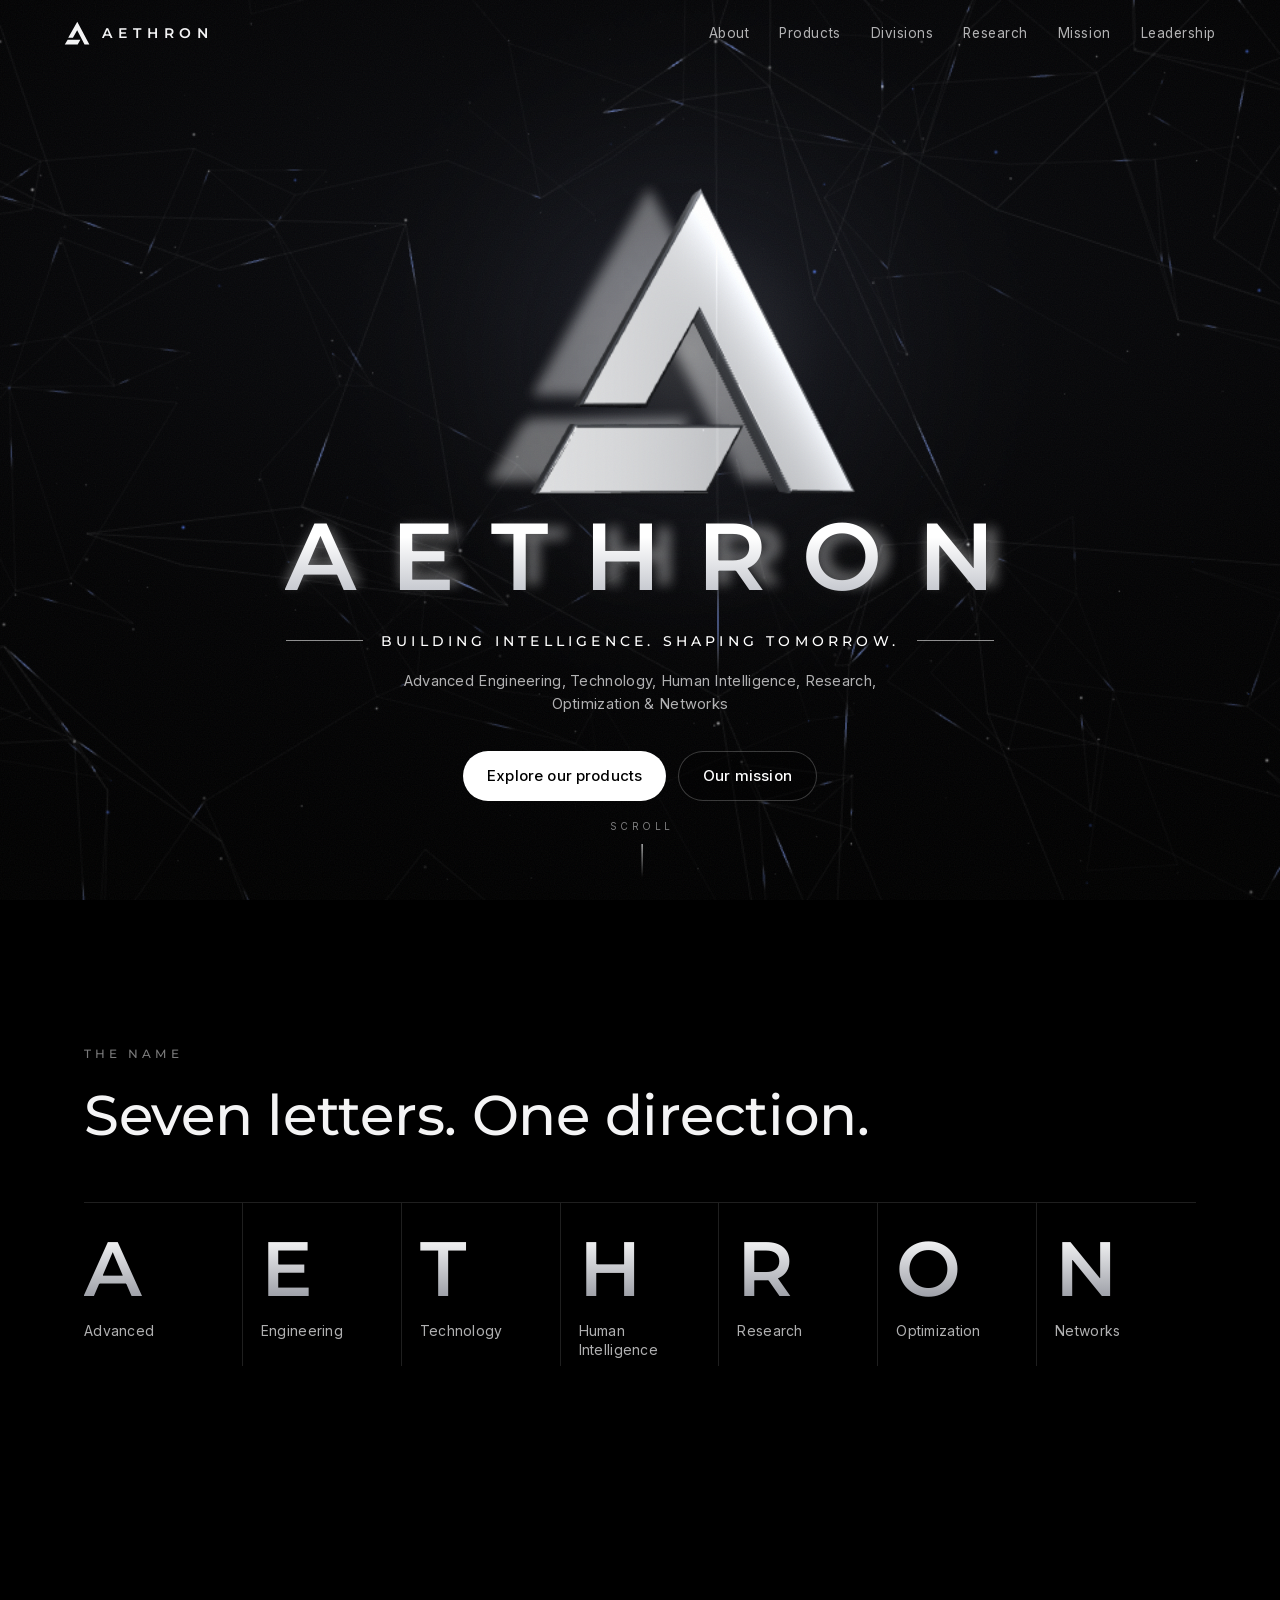
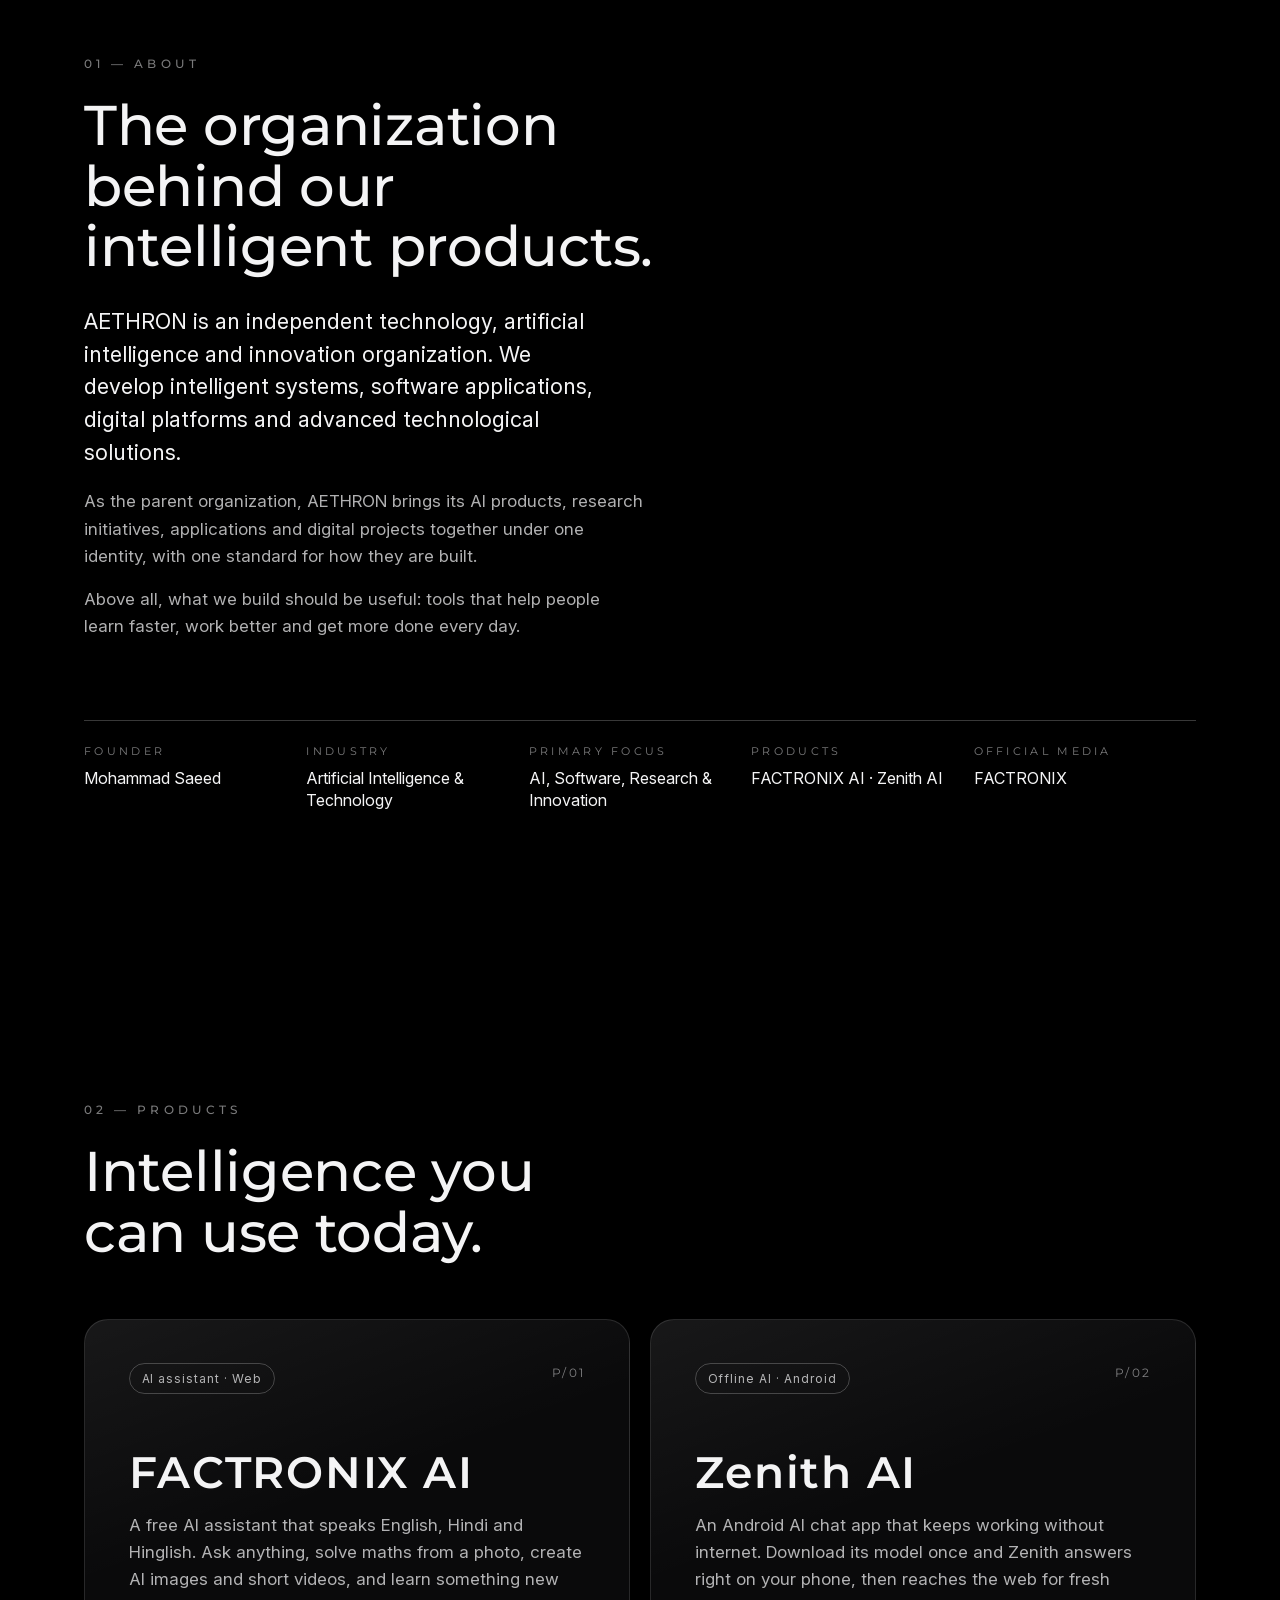
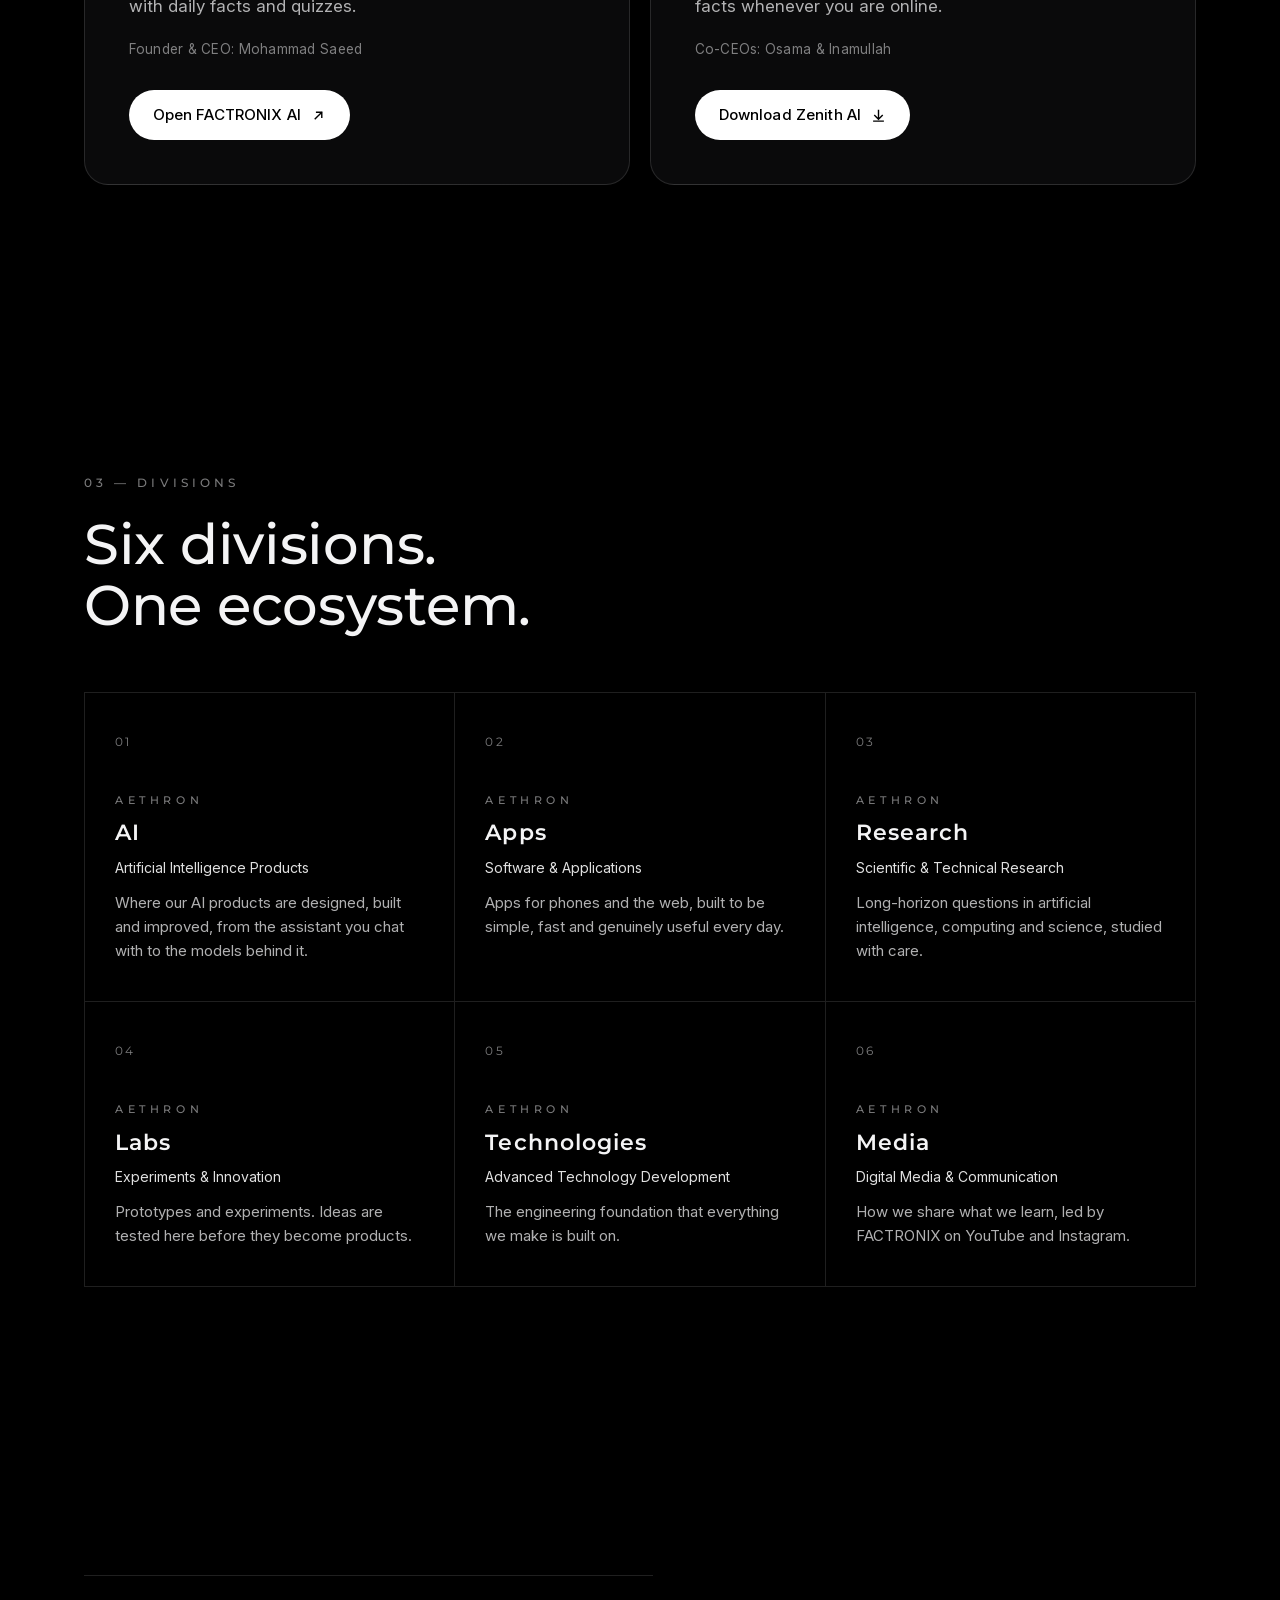
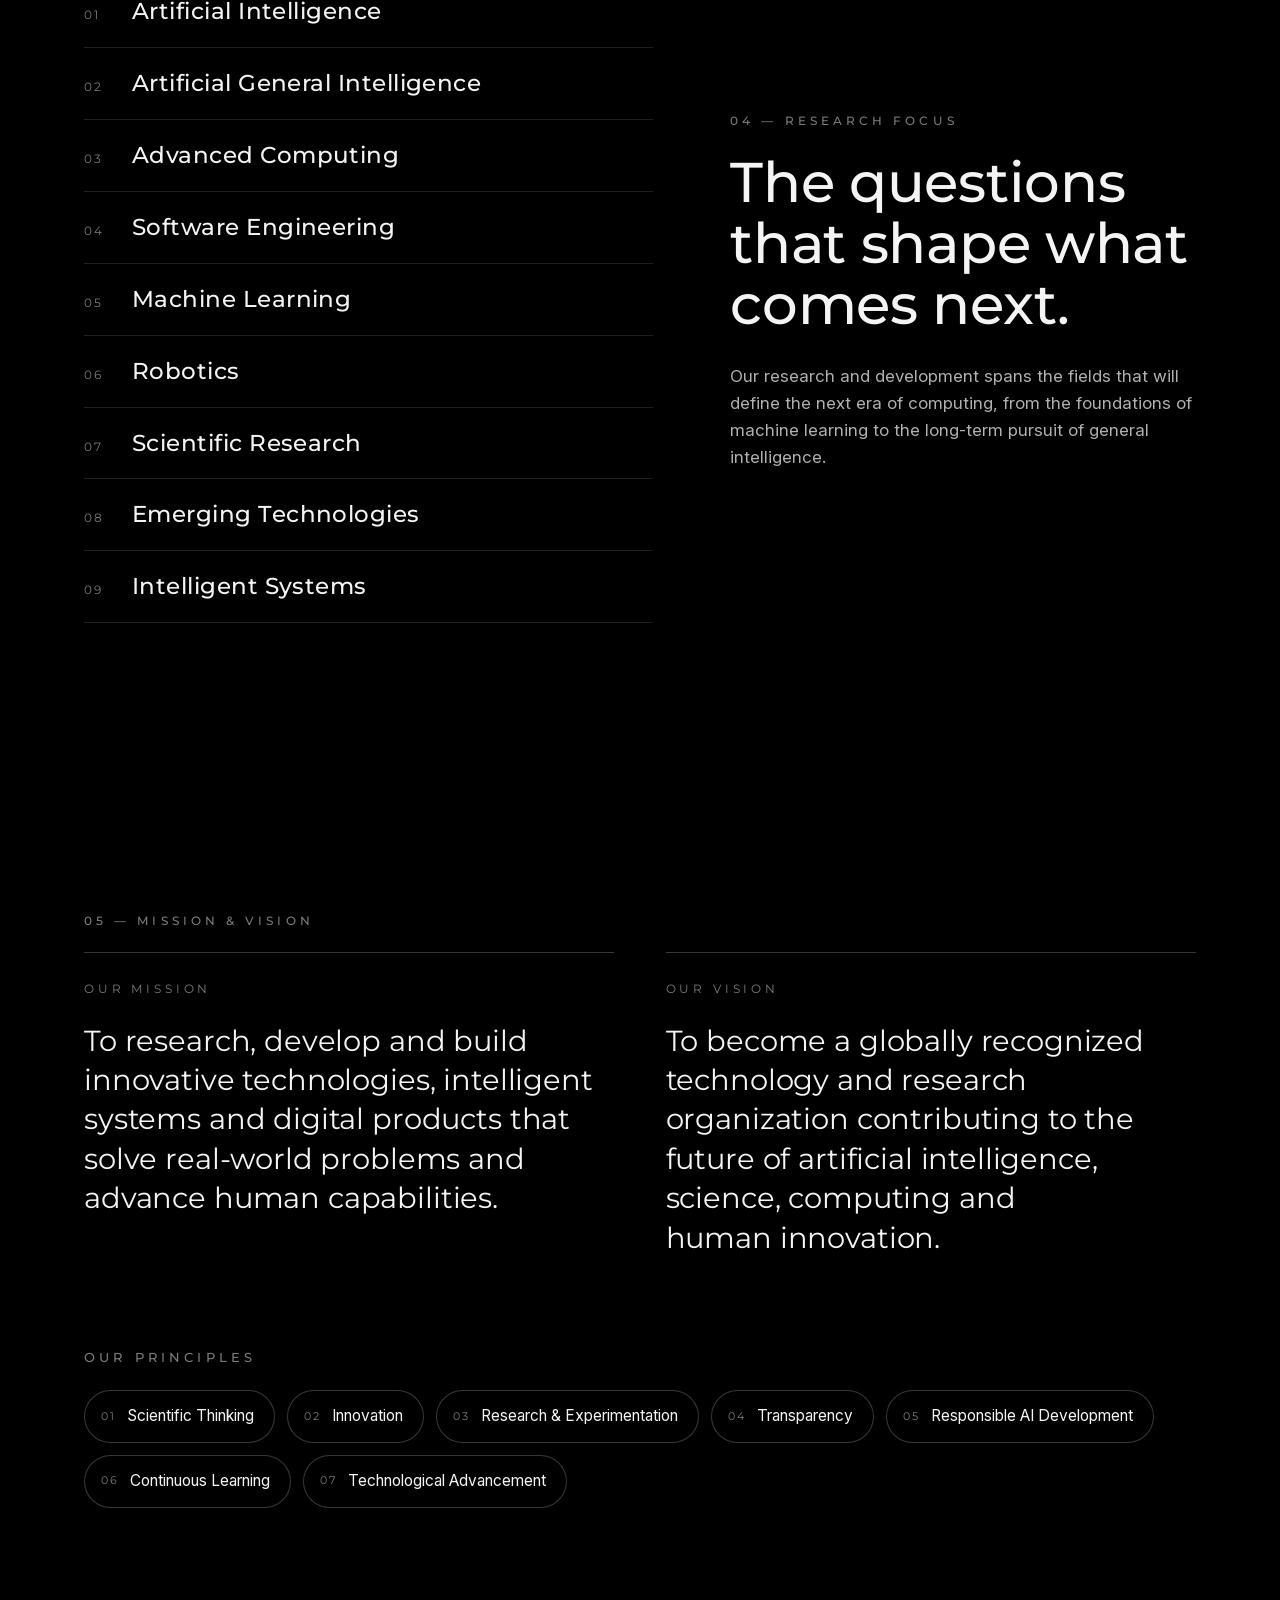
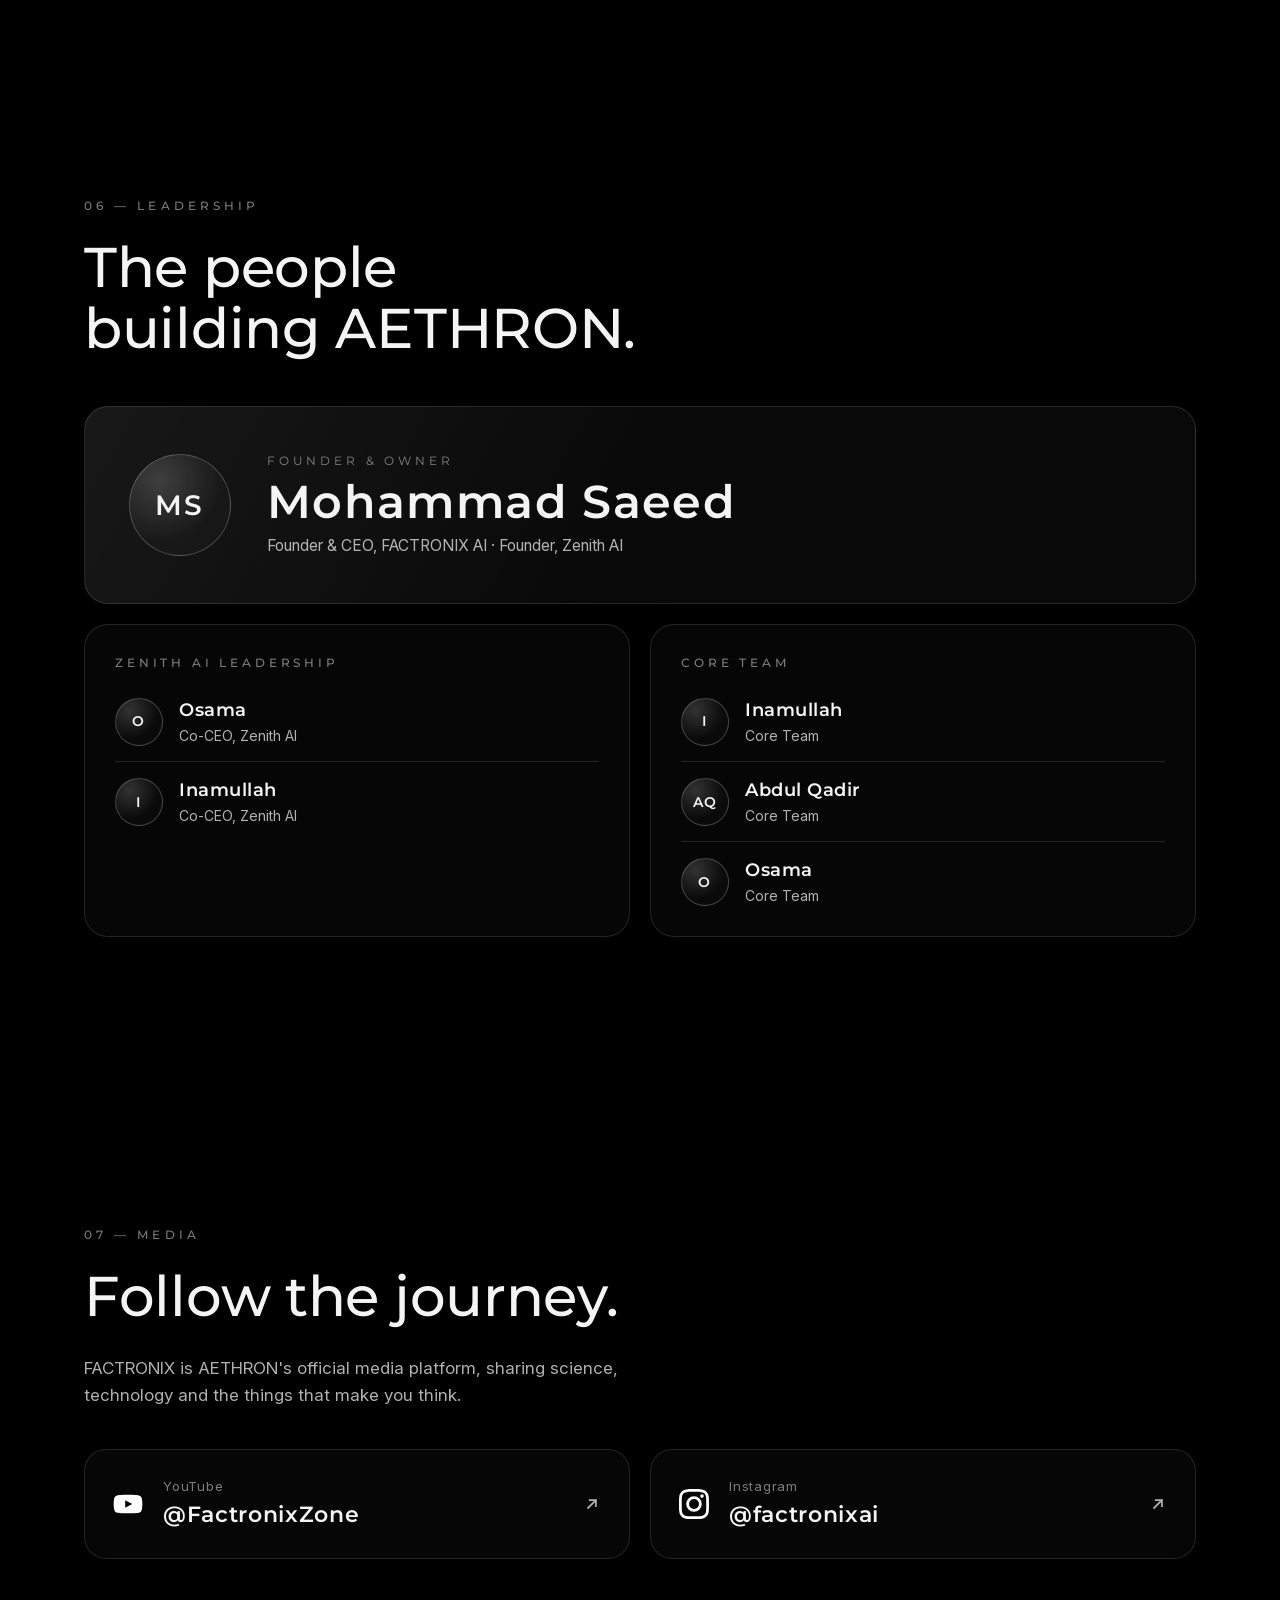
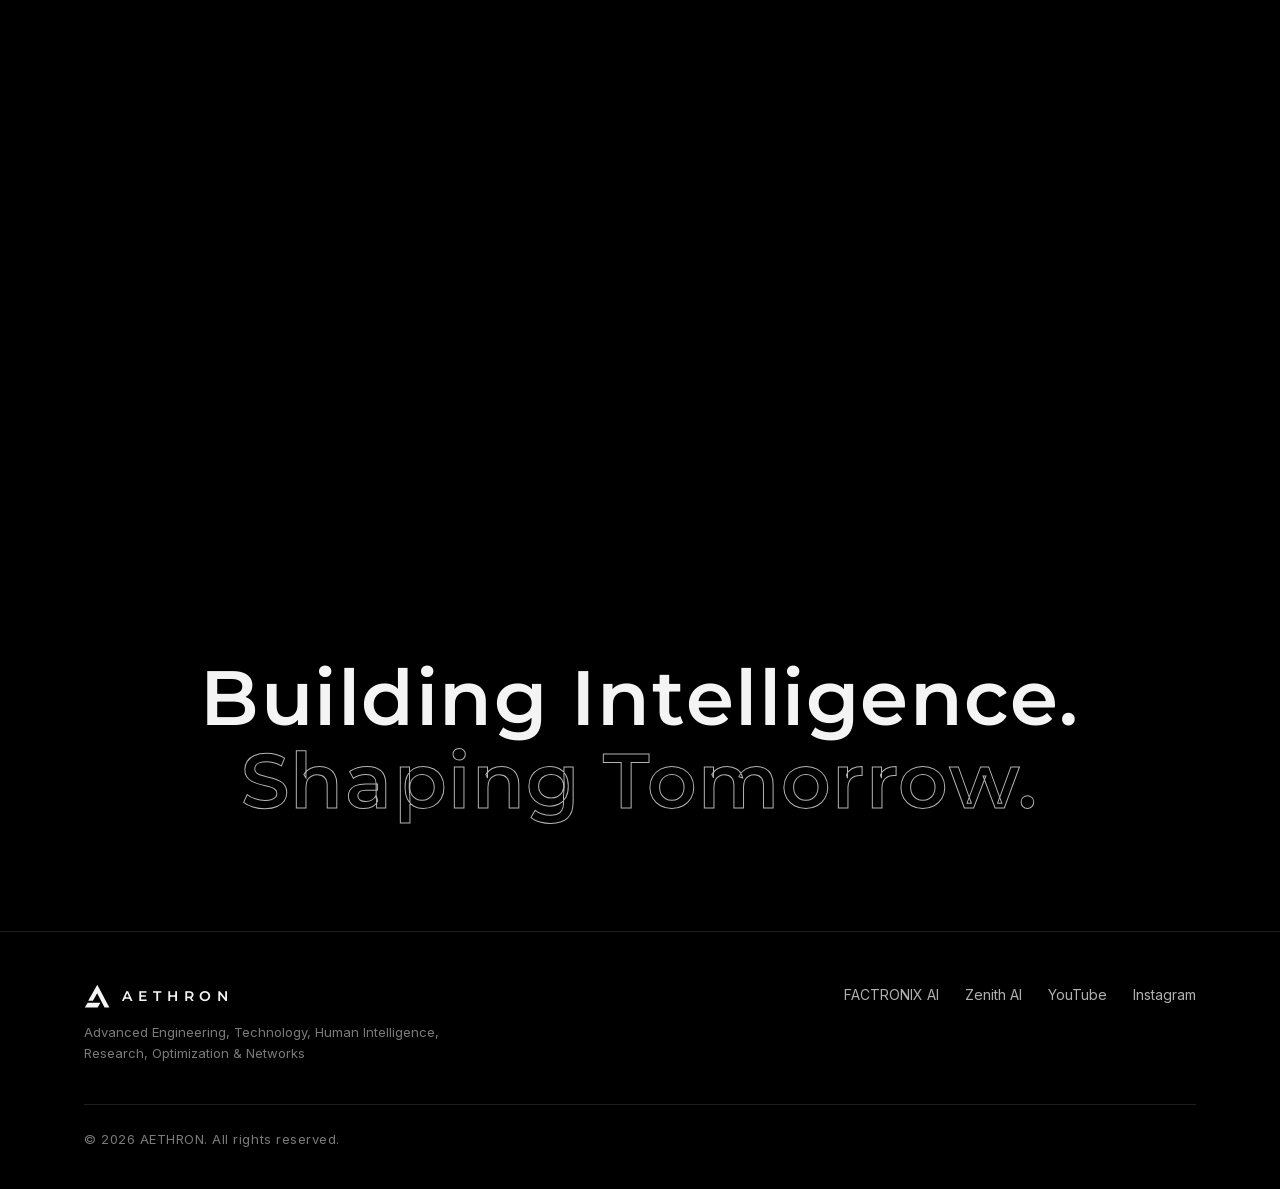
==== commit 905fc780: "Point canonical and share URLs to the official site aethron.sites.tab.bot" ====
--- a/index.html
+++ b/index.html
@@ -5,22 +5,22 @@
   <meta name="viewport" content="width=device-width, initial-scale=1, viewport-fit=cover">
   <title>AETHRON — Building Intelligence. Shaping Tomorrow.</title>
   <meta name="description" content="AETHRON is an independent technology and AI organization founded by Mohammad Saeed. The parent of FACTRONIX AI and Zenith AI, working across AI, apps, research, labs and media.">
-  <link rel="canonical" href="https://mohammadsaeed13760-prog.github.io/aethron/">
+  <link rel="canonical" href="https://aethron.sites.tab.bot/">
   <meta name="theme-color" content="#000000">
   <meta name="color-scheme" content="dark">
   <meta property="og:type" content="website">
   <meta property="og:site_name" content="AETHRON">
   <meta property="og:title" content="AETHRON — Building Intelligence. Shaping Tomorrow.">
   <meta property="og:description" content="An independent technology and AI organization. The parent of FACTRONIX AI and Zenith AI.">
-  <meta property="og:url" content="https://mohammadsaeed13760-prog.github.io/aethron/">
-  <meta property="og:image" content="https://mohammadsaeed13760-prog.github.io/aethron/og.jpg">
+  <meta property="og:url" content="https://aethron.sites.tab.bot/">
+  <meta property="og:image" content="https://aethron.sites.tab.bot/og.jpg">
   <meta property="og:image:width" content="1200">
   <meta property="og:image:height" content="630">
   <meta property="og:image:alt" content="The AETHRON logo: a geometric A above the wordmark AETHRON.">
   <meta name="twitter:card" content="summary_large_image">
   <meta name="twitter:title" content="AETHRON — Building Intelligence. Shaping Tomorrow.">
   <meta name="twitter:description" content="An independent technology and AI organization. The parent of FACTRONIX AI and Zenith AI.">
-  <meta name="twitter:image" content="https://mohammadsaeed13760-prog.github.io/aethron/og.jpg">
+  <meta name="twitter:image" content="https://aethron.sites.tab.bot/og.jpg">
   <link rel="icon" href="favicon.ico" sizes="48x48">
   <link rel="icon" href="favicon.svg" type="image/svg+xml">
   <link rel="apple-touch-icon" href="apple-touch-icon.png">
@@ -28,7 +28,7 @@
   <link rel="preload" href="assets/fonts/montserrat-var.woff2" as="font" type="font/woff2" crossorigin>
   <link rel="preload" href="assets/fonts/inter-var.woff2" as="font" type="font/woff2" crossorigin>
   <link rel="stylesheet" href="styles.css">
-  <script type="application/ld+json">{"@context": "https://schema.org", "@type": "Organization", "name": "AETHRON", "alternateName": "Advanced Engineering, Technology, Human Intelligence, Research, Optimization & Networks", "url": "https://mohammadsaeed13760-prog.github.io/aethron/", "logo": "https://mohammadsaeed13760-prog.github.io/aethron/assets/icon-512.png", "image": "https://mohammadsaeed13760-prog.github.io/aethron/og.jpg", "slogan": "Building Intelligence. Shaping Tomorrow.", "description": "AETHRON is an independent technology, artificial intelligence and innovation organization and the parent organization of FACTRONIX AI and Zenith AI.", "founder": {"@type": "Person", "name": "Mohammad Saeed", "jobTitle": "Founder & Owner"}, "member": [{"@type": "Person", "name": "Osama"}, {"@type": "Person", "name": "Inamullah"}, {"@type": "Person", "name": "Abdul Qadir"}], "brand": [{"@type": "Brand", "name": "FACTRONIX AI", "url": "https://factronix.sites.tab.bot/"}, {"@type": "Brand", "name": "Zenith AI", "url": "https://factronix.sites.tab.bot/bina-internet-ke-ai"}], "knowsAbout": ["Artificial Intelligence", "Artificial General Intelligence", "Advanced Computing", "Software Engineering", "Machine Learning", "Robotics", "Scientific Research", "Emerging Technologies", "Intelligent Systems"], "sameAs": ["https://www.youtube.com/@FactronixZone", "https://www.instagram.com/factronixai/"]}</script>
+  <script type="application/ld+json">{"@context": "https://schema.org", "@type": "Organization", "name": "AETHRON", "alternateName": "Advanced Engineering, Technology, Human Intelligence, Research, Optimization & Networks", "url": "https://aethron.sites.tab.bot/", "logo": "https://aethron.sites.tab.bot/assets/icon-512.png", "image": "https://aethron.sites.tab.bot/og.jpg", "slogan": "Building Intelligence. Shaping Tomorrow.", "description": "AETHRON is an independent technology, artificial intelligence and innovation organization and the parent organization of FACTRONIX AI and Zenith AI.", "founder": {"@type": "Person", "name": "Mohammad Saeed", "jobTitle": "Founder & Owner"}, "member": [{"@type": "Person", "name": "Osama"}, {"@type": "Person", "name": "Inamullah"}, {"@type": "Person", "name": "Abdul Qadir"}], "brand": [{"@type": "Brand", "name": "FACTRONIX AI", "url": "https://factronix.sites.tab.bot/"}, {"@type": "Brand", "name": "Zenith AI", "url": "https://factronix.sites.tab.bot/bina-internet-ke-ai"}], "knowsAbout": ["Artificial Intelligence", "Artificial General Intelligence", "Advanced Computing", "Software Engineering", "Machine Learning", "Robotics", "Scientific Research", "Emerging Technologies", "Intelligent Systems"], "sameAs": ["https://www.youtube.com/@FactronixZone", "https://www.instagram.com/factronixai/"]}</script>
 </head>
 <body>
   <a class="skip" href="#main">Skip to content</a>
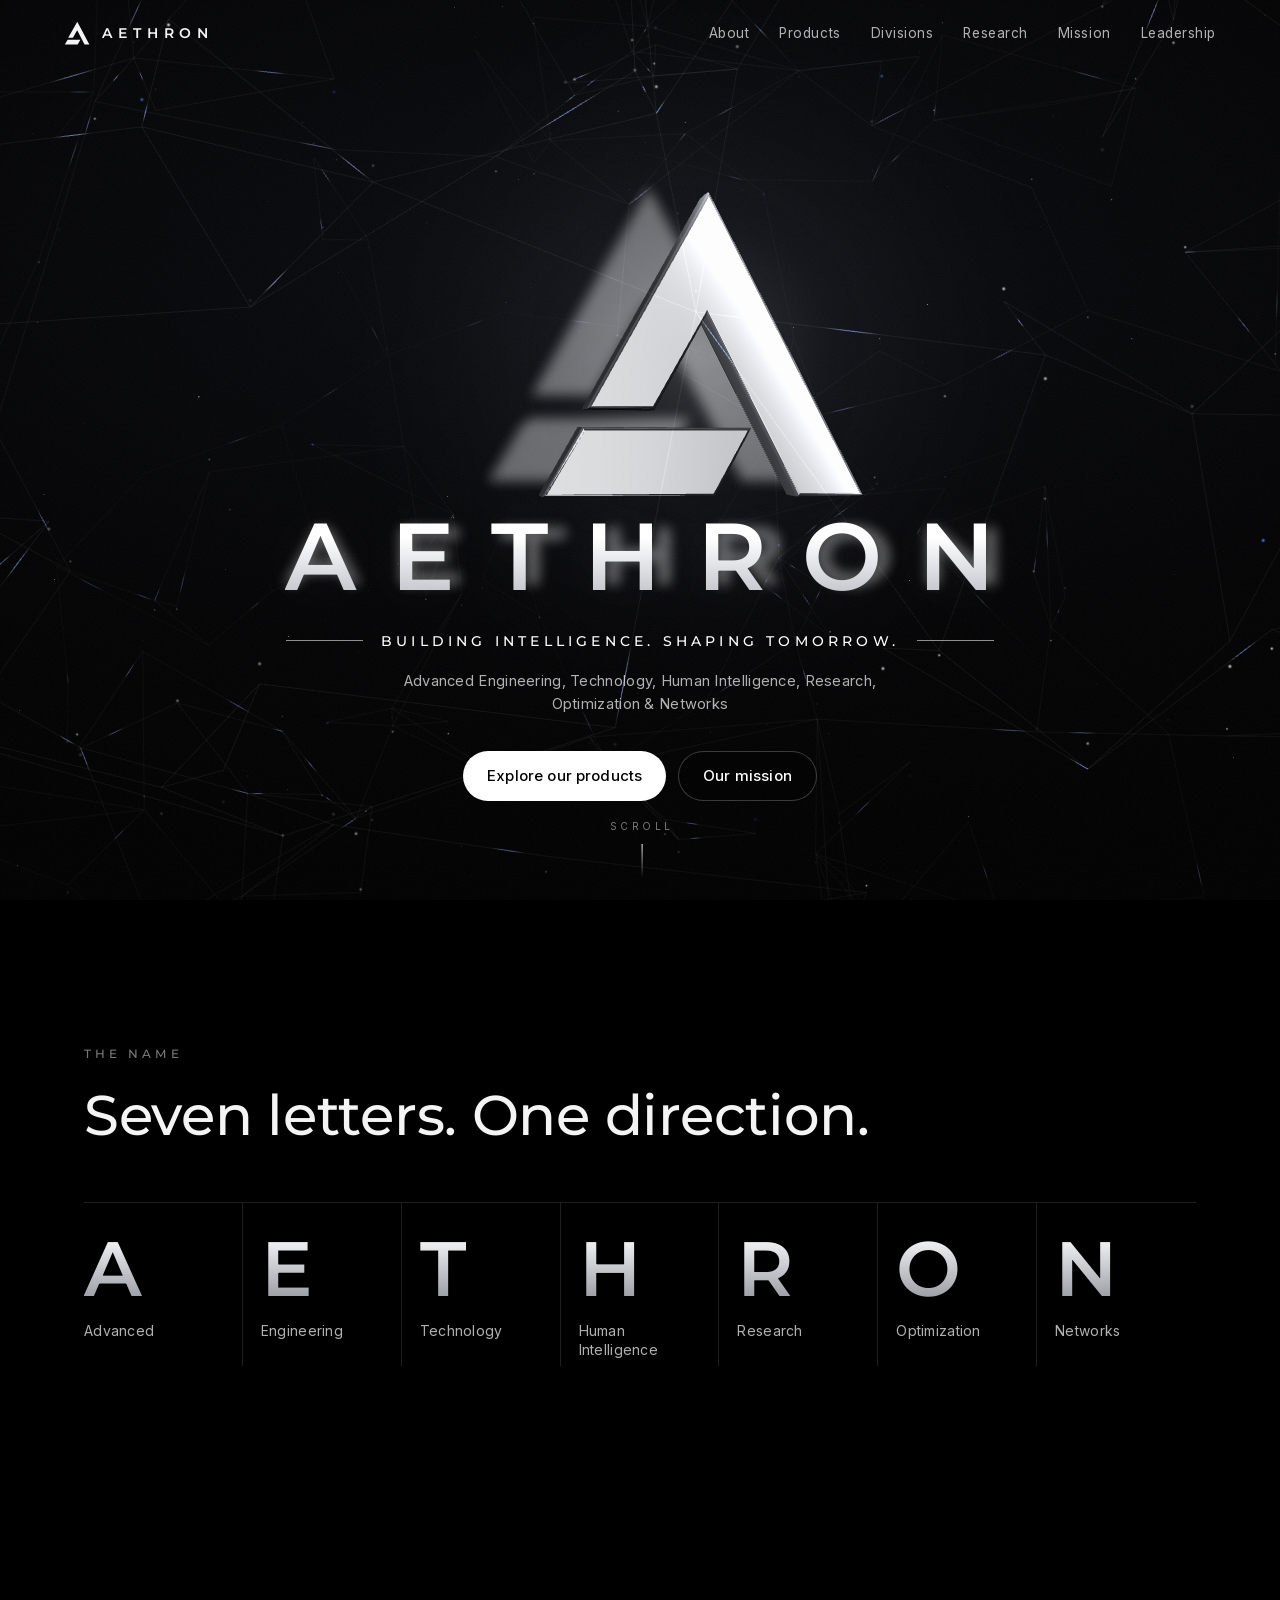
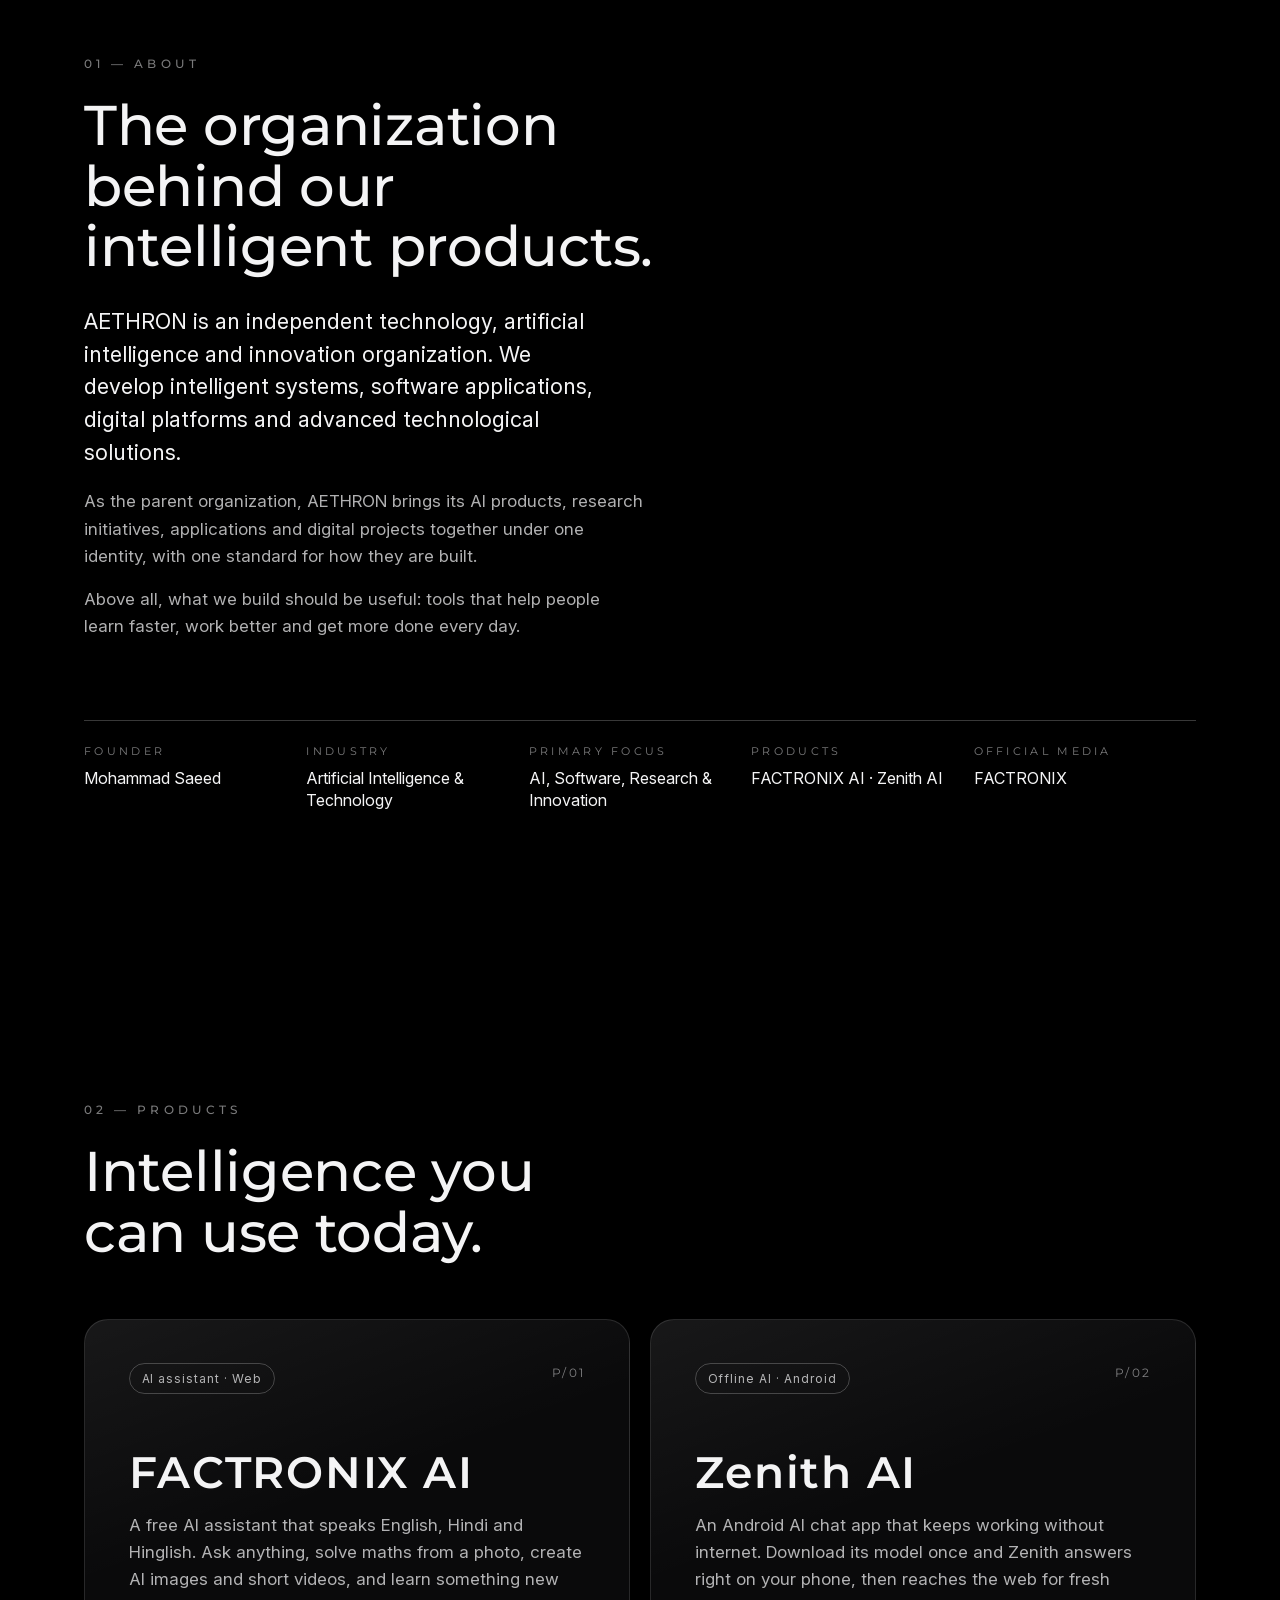
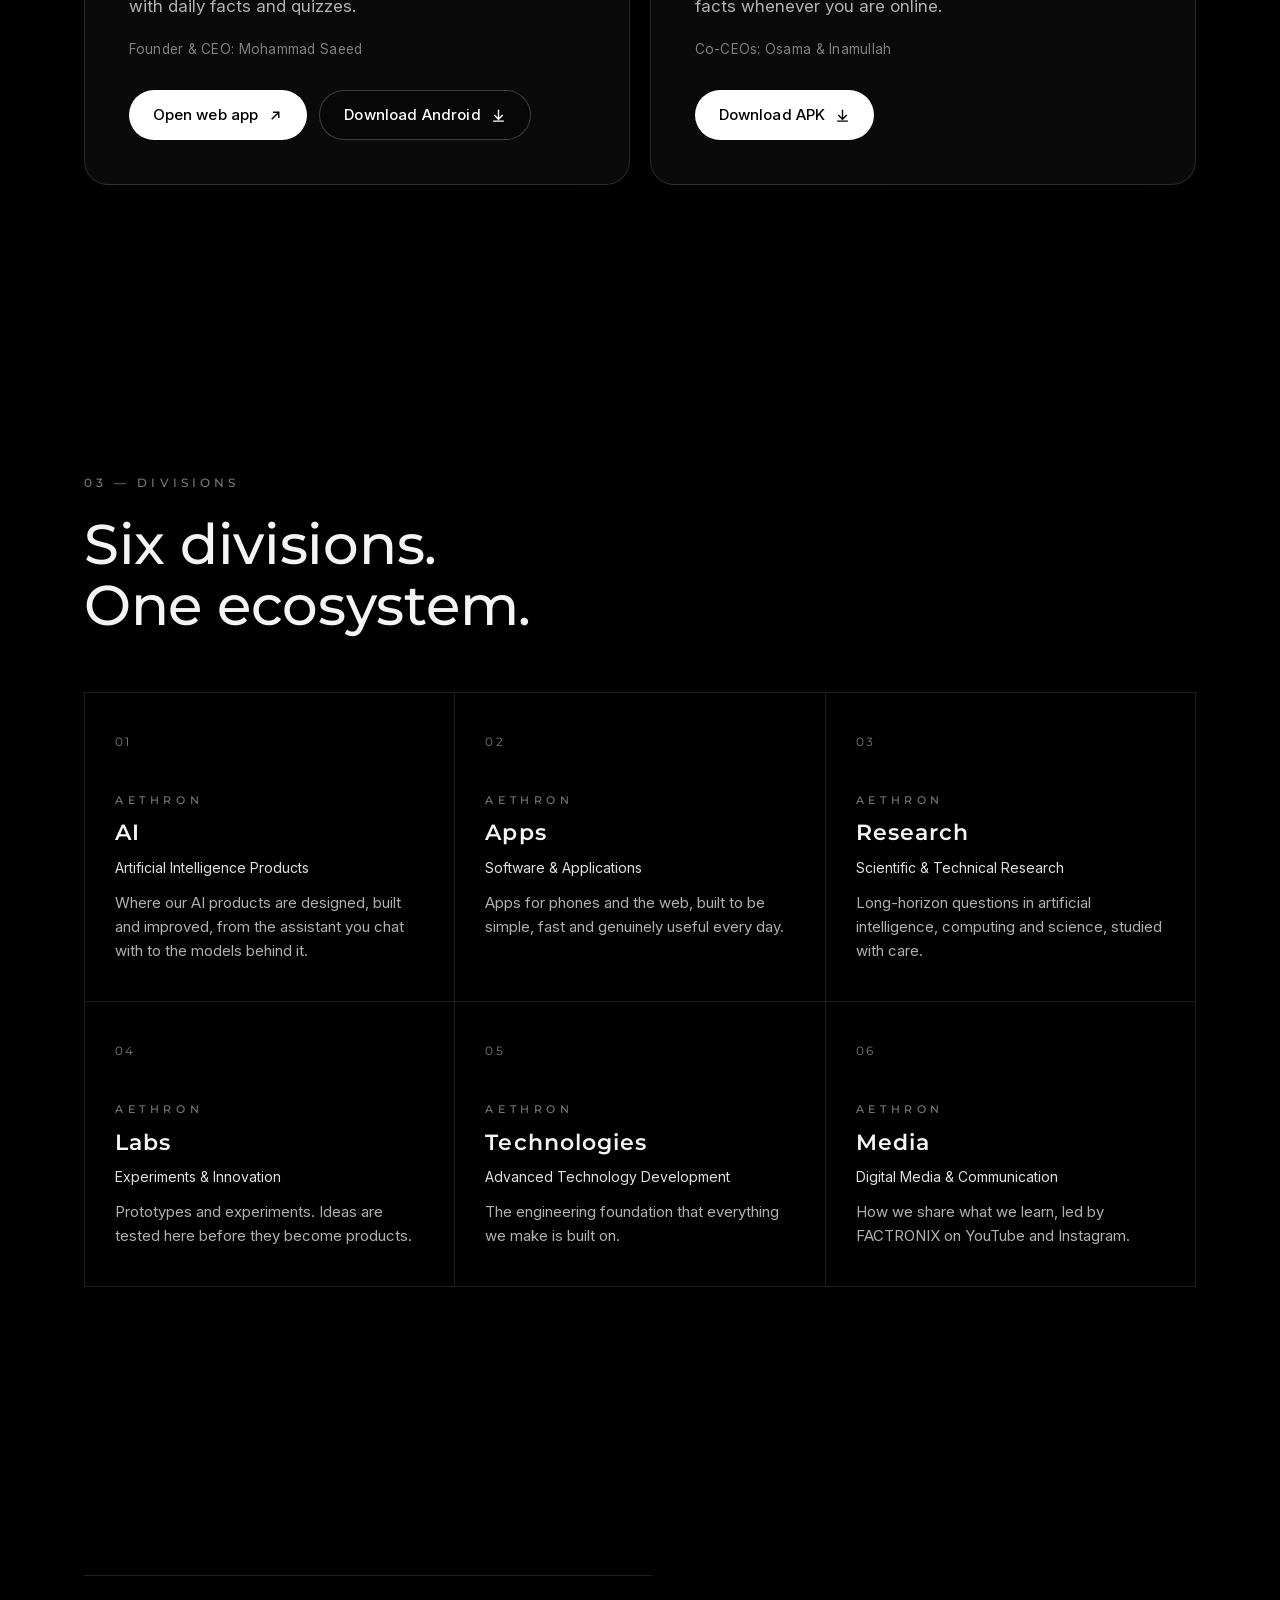
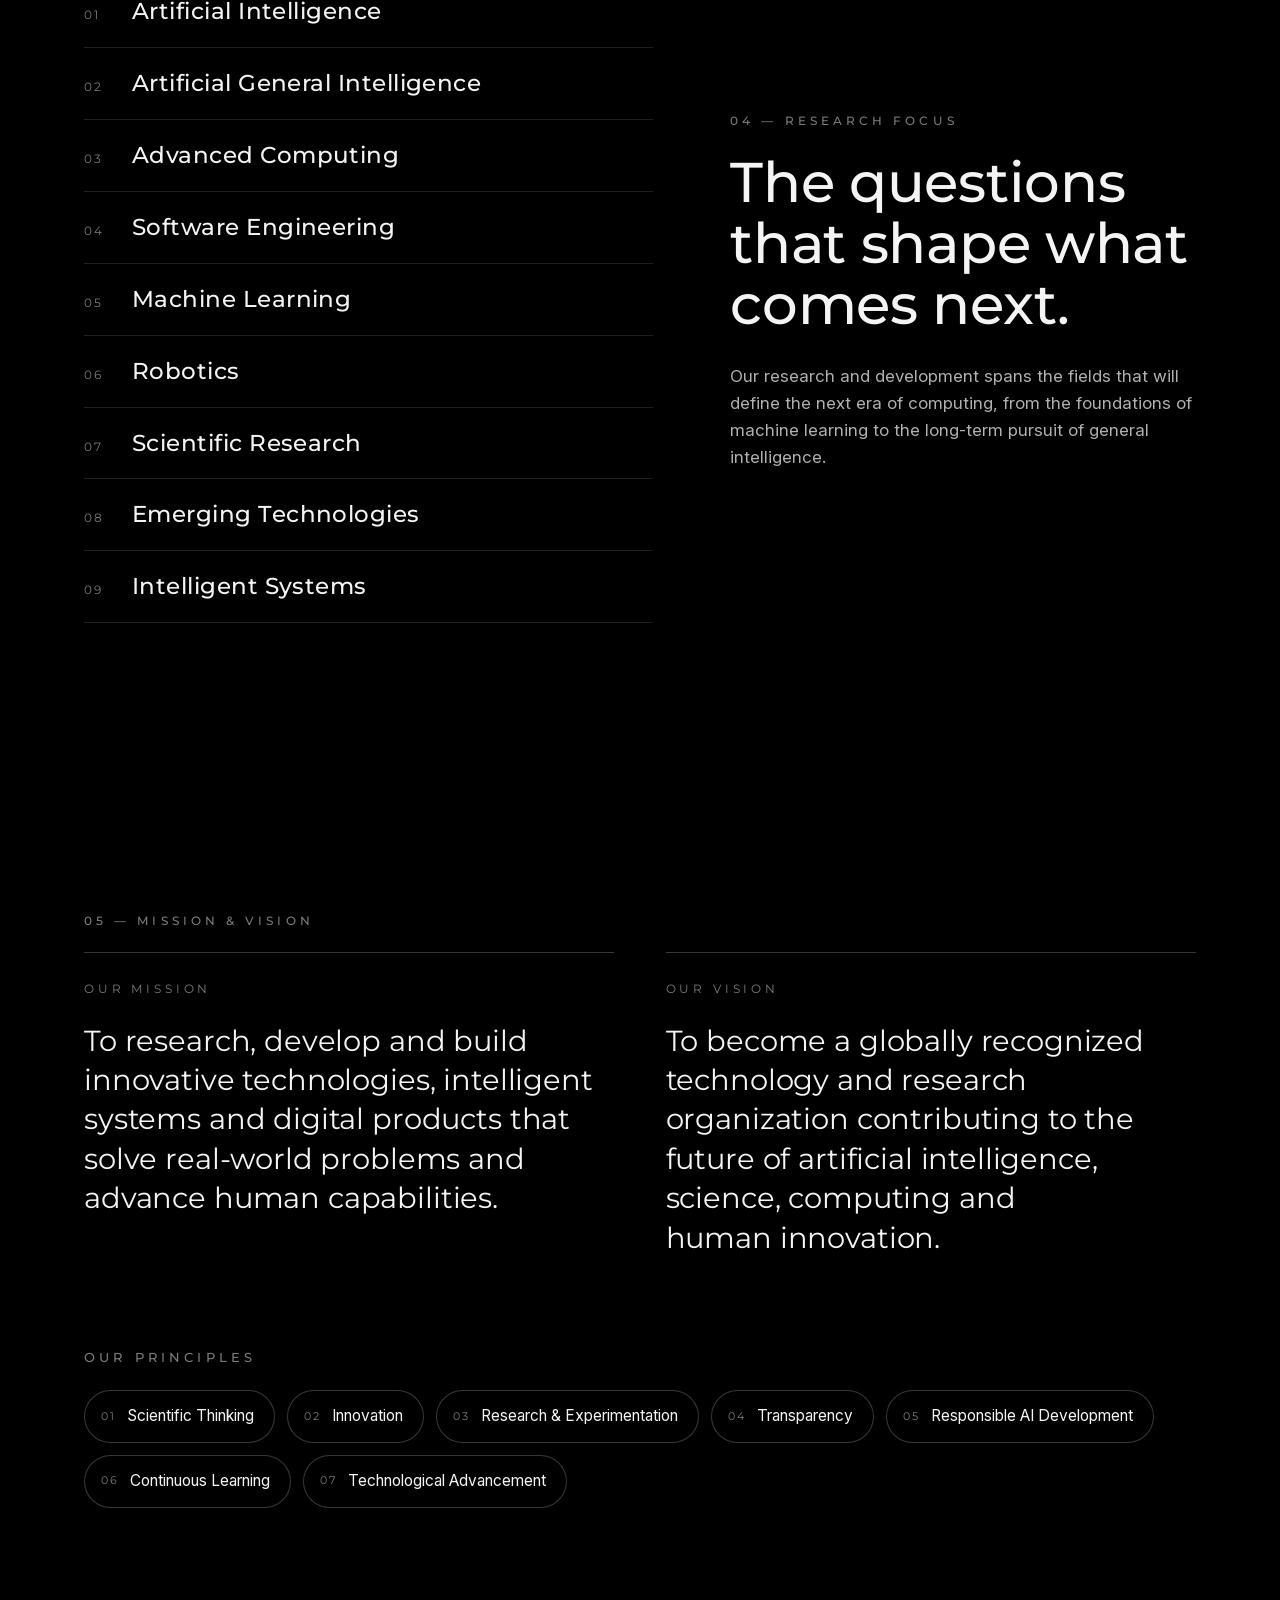
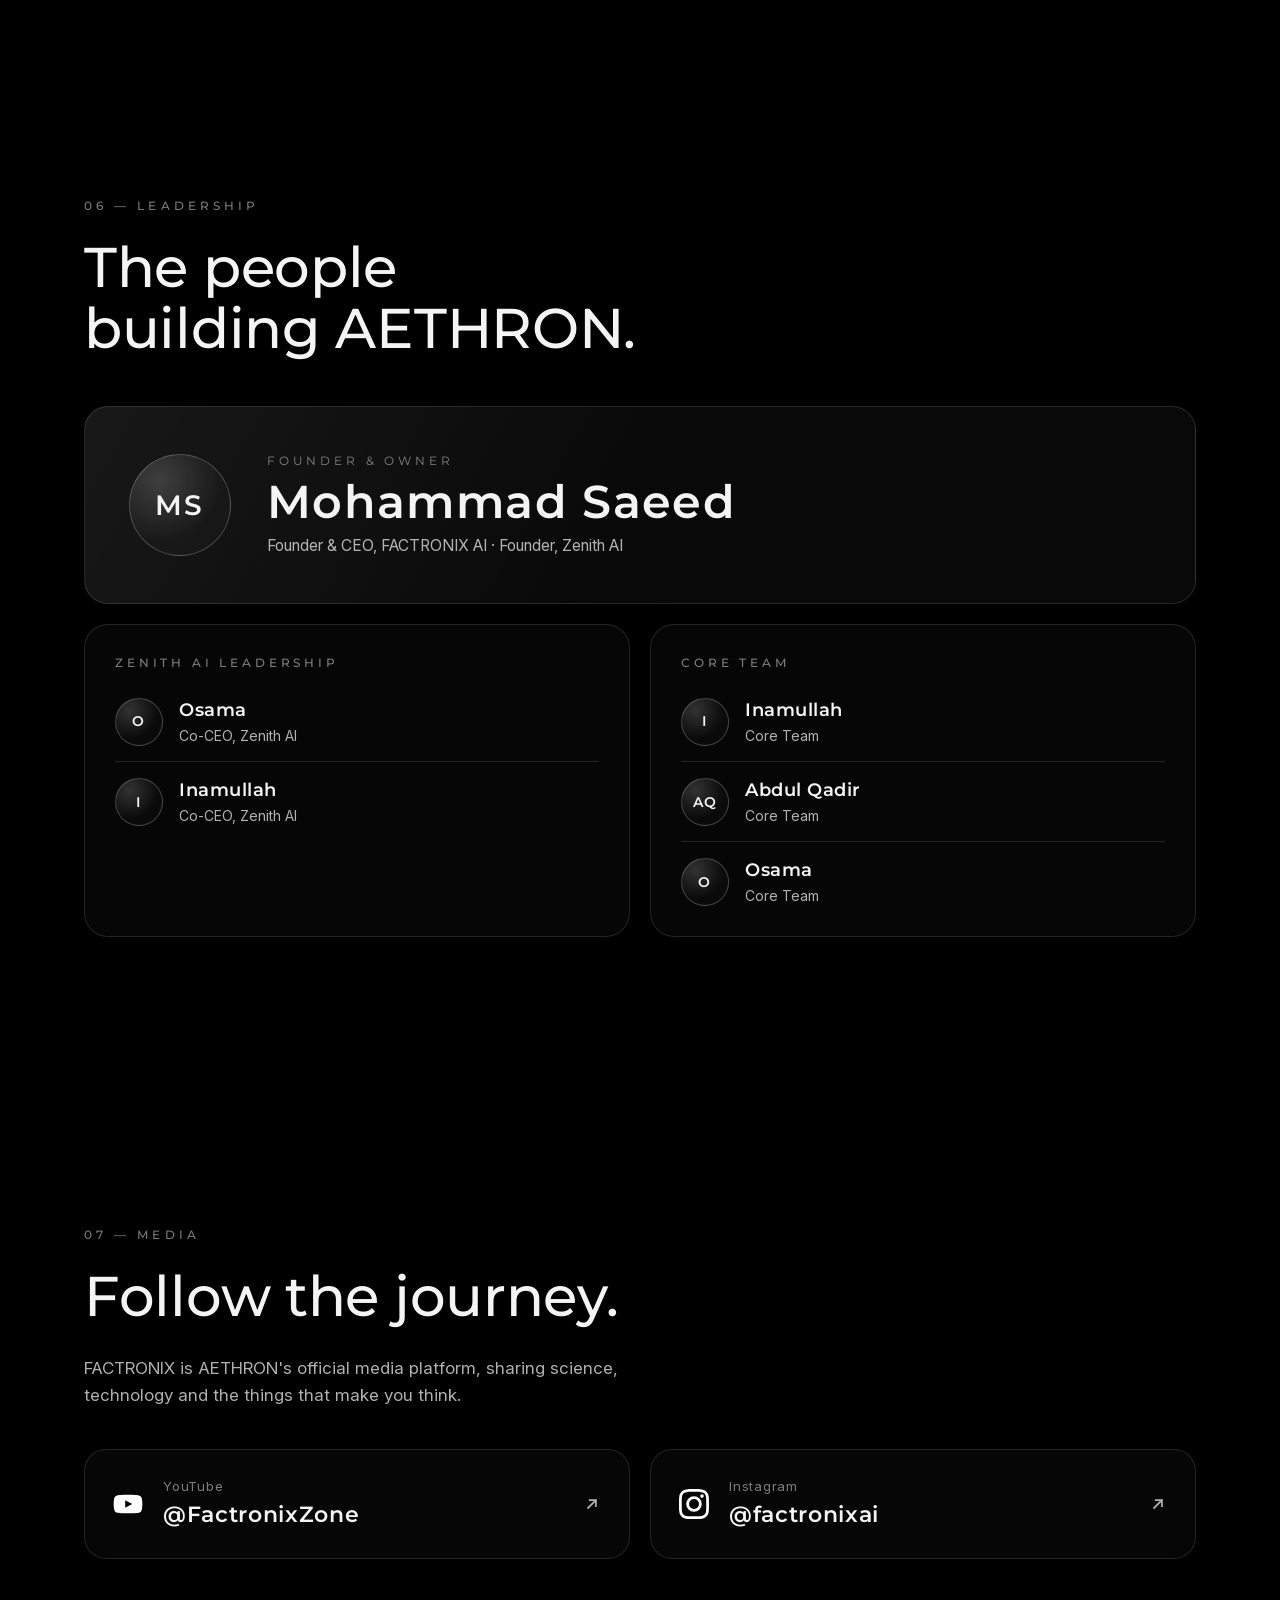
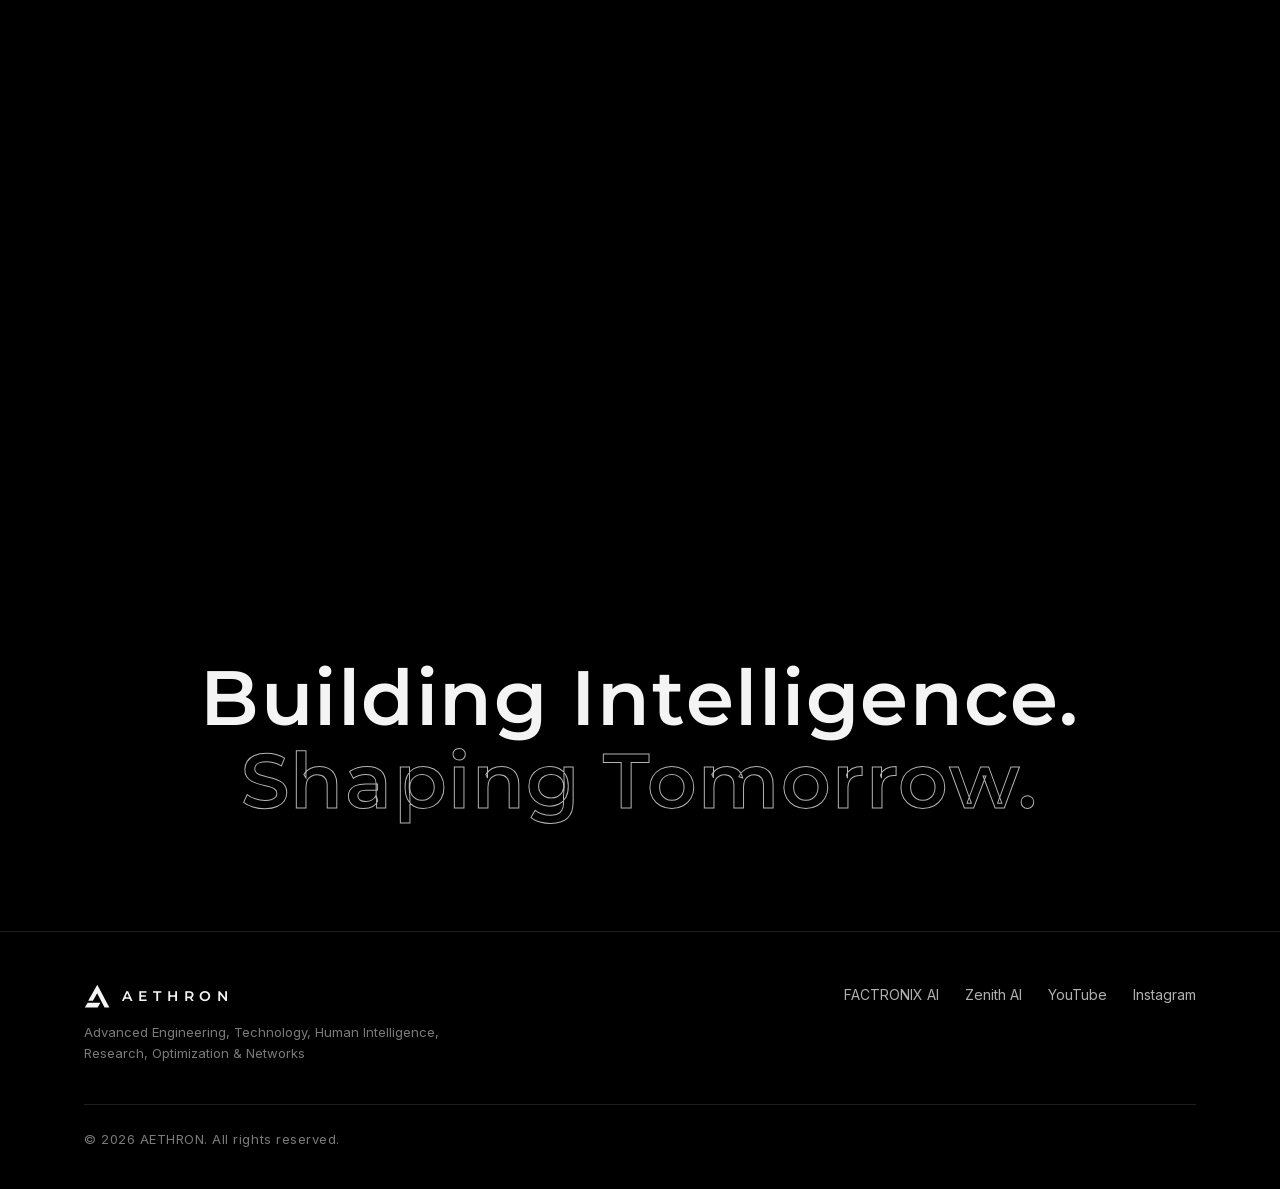
==== commit 4d234f3e: "Products: Open web app / Download Android for FACTRONIX, Download APK for Zenith AI" ====
--- a/index.html
+++ b/index.html
@@ -2,6 +2,7 @@
 <html lang="en">
 <head>
   <meta charset="utf-8">
+  <meta name="google-site-verification" content="Vp_ep18AHLw0hL7B04ujoEWJ22TgpUhic6vh_cKt0qc">
   <meta name="viewport" content="width=device-width, initial-scale=1, viewport-fit=cover">
   <title>AETHRON — Building Intelligence. Shaping Tomorrow.</title>
   <meta name="description" content="AETHRON is an independent technology and AI organization founded by Mohammad Saeed. The parent of FACTRONIX AI and Zenith AI, working across AI, apps, research, labs and media.">
@@ -129,14 +130,20 @@
             <h3 class="prod-name">FACTRONIX AI</h3>
             <p class="prod-text">A free AI assistant that speaks English, Hindi and Hinglish. Ask anything, solve maths from a photo, create AI images and short videos, and learn something new with daily facts and quizzes.</p>
             <p class="prod-meta">Founder &amp; CEO: Mohammad Saeed</p>
-            <a class="btn btn-solid" href="https://factronix.sites.tab.bot" target="_blank" rel="noopener">Open FACTRONIX AI <svg class="ico" viewBox="0 0 16 16" aria-hidden="true"><path d="M4.5 11.5l7-7M6 4.5h5.5V10" fill="none" stroke="currentColor" stroke-width="1.5" stroke-linecap="square"/></svg></a>
+            <div class="prod-actions">
+              <a class="btn btn-solid" href="https://factronix.sites.tab.bot/" target="_blank" rel="noopener">Open web app <svg class="ico" viewBox="0 0 16 16" aria-hidden="true"><path d="M4.5 11.5l7-7M6 4.5h5.5V10" fill="none" stroke="currentColor" stroke-width="1.5" stroke-linecap="square"/></svg></a>
+              <a class="btn btn-ghost" href="https://apkpure.com/p/com.factronix.ai" target="_blank" rel="noopener">Download Android <svg class="ico" viewBox="0 0 16 16" aria-hidden="true"><path d="M8 2.5v9M4 8l4 4 4-4M3 14h10" fill="none" stroke="currentColor" stroke-width="1.5" stroke-linecap="square"/></svg></a>
+            </div>
           </article>
           <article class="prod reveal" style="--d:120ms">
             <div class="prod-top"><span class="tag">Offline AI · Android</span><span class="prod-no">P/02</span></div>
             <h3 class="prod-name">Zenith AI</h3>
             <p class="prod-text">An Android AI chat app that keeps working without internet. Download its model once and Zenith answers right on your phone, then reaches the web for fresh facts whenever you are online.</p>
             <p class="prod-meta">Co-CEOs: Osama &amp; Inamullah</p>
-            <a class="btn btn-solid" href="https://factronix.sites.tab.bot/bina-internet-ke-ai#zenith-download" target="_blank" rel="noopener">Download Zenith AI <svg class="ico" viewBox="0 0 16 16" aria-hidden="true"><path d="M8 2.5v9M4 8l4 4 4-4M3 14h10" fill="none" stroke="currentColor" stroke-width="1.5" stroke-linecap="square"/></svg></a>
+            <div class="prod-actions">
+              <a class="btn btn-solid" href="https://factronix.sites.tab.bot/zenith-ai.apk" download>Download APK <svg class="ico" viewBox="0 0 16 16" aria-hidden="true"><path d="M8 2.5v9M4 8l4 4 4-4M3 14h10" fill="none" stroke="currentColor" stroke-width="1.5" stroke-linecap="square"/></svg></a>
+              <!-- store links (APKPure / Uptodown) go here once the listings are live -->
+            </div>
           </article>
         </div>
       </div>
--- a/styles.css
+++ b/styles.css
@@ -115,6 +115,8 @@
 .prod-text{color:var(--fg2);margin:0 0 18px;max-width:46ch}
 .prod-meta{font-size:13.5px;color:var(--fg3);margin:0 0 30px;letter-spacing:.02em}
 .prod .btn{margin-top:auto}
+.prod-actions{margin-top:auto;display:flex;flex-wrap:wrap;gap:12px}
+.prod-actions .btn{margin-top:0}
 /* divisions */
 .div-grid{display:grid;grid-template-columns:repeat(3,1fr);margin-top:56px;border-top:1px solid var(--line);border-left:1px solid var(--line)}
 .div-card{padding:34px 30px 38px;border-right:1px solid var(--line);border-bottom:1px solid var(--line);background:rgba(0,0,0,.35);transition:background .4s}
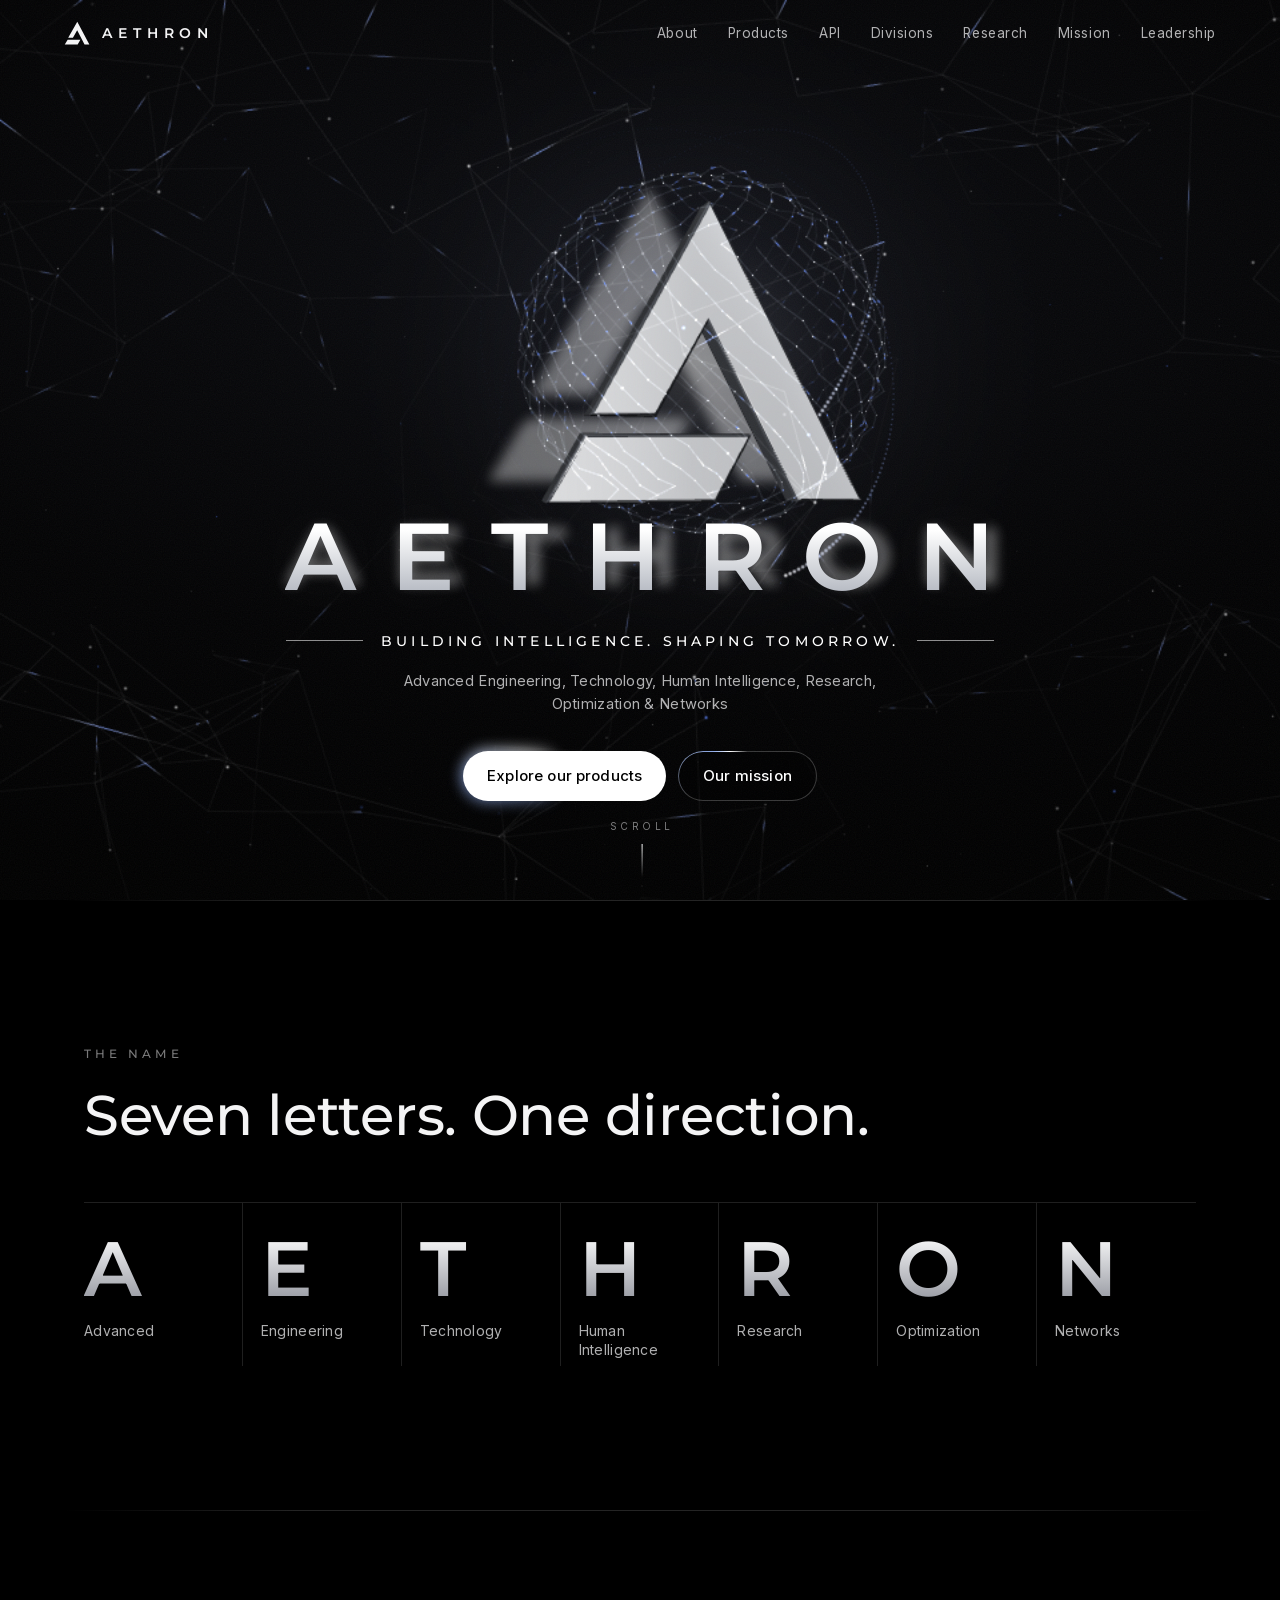
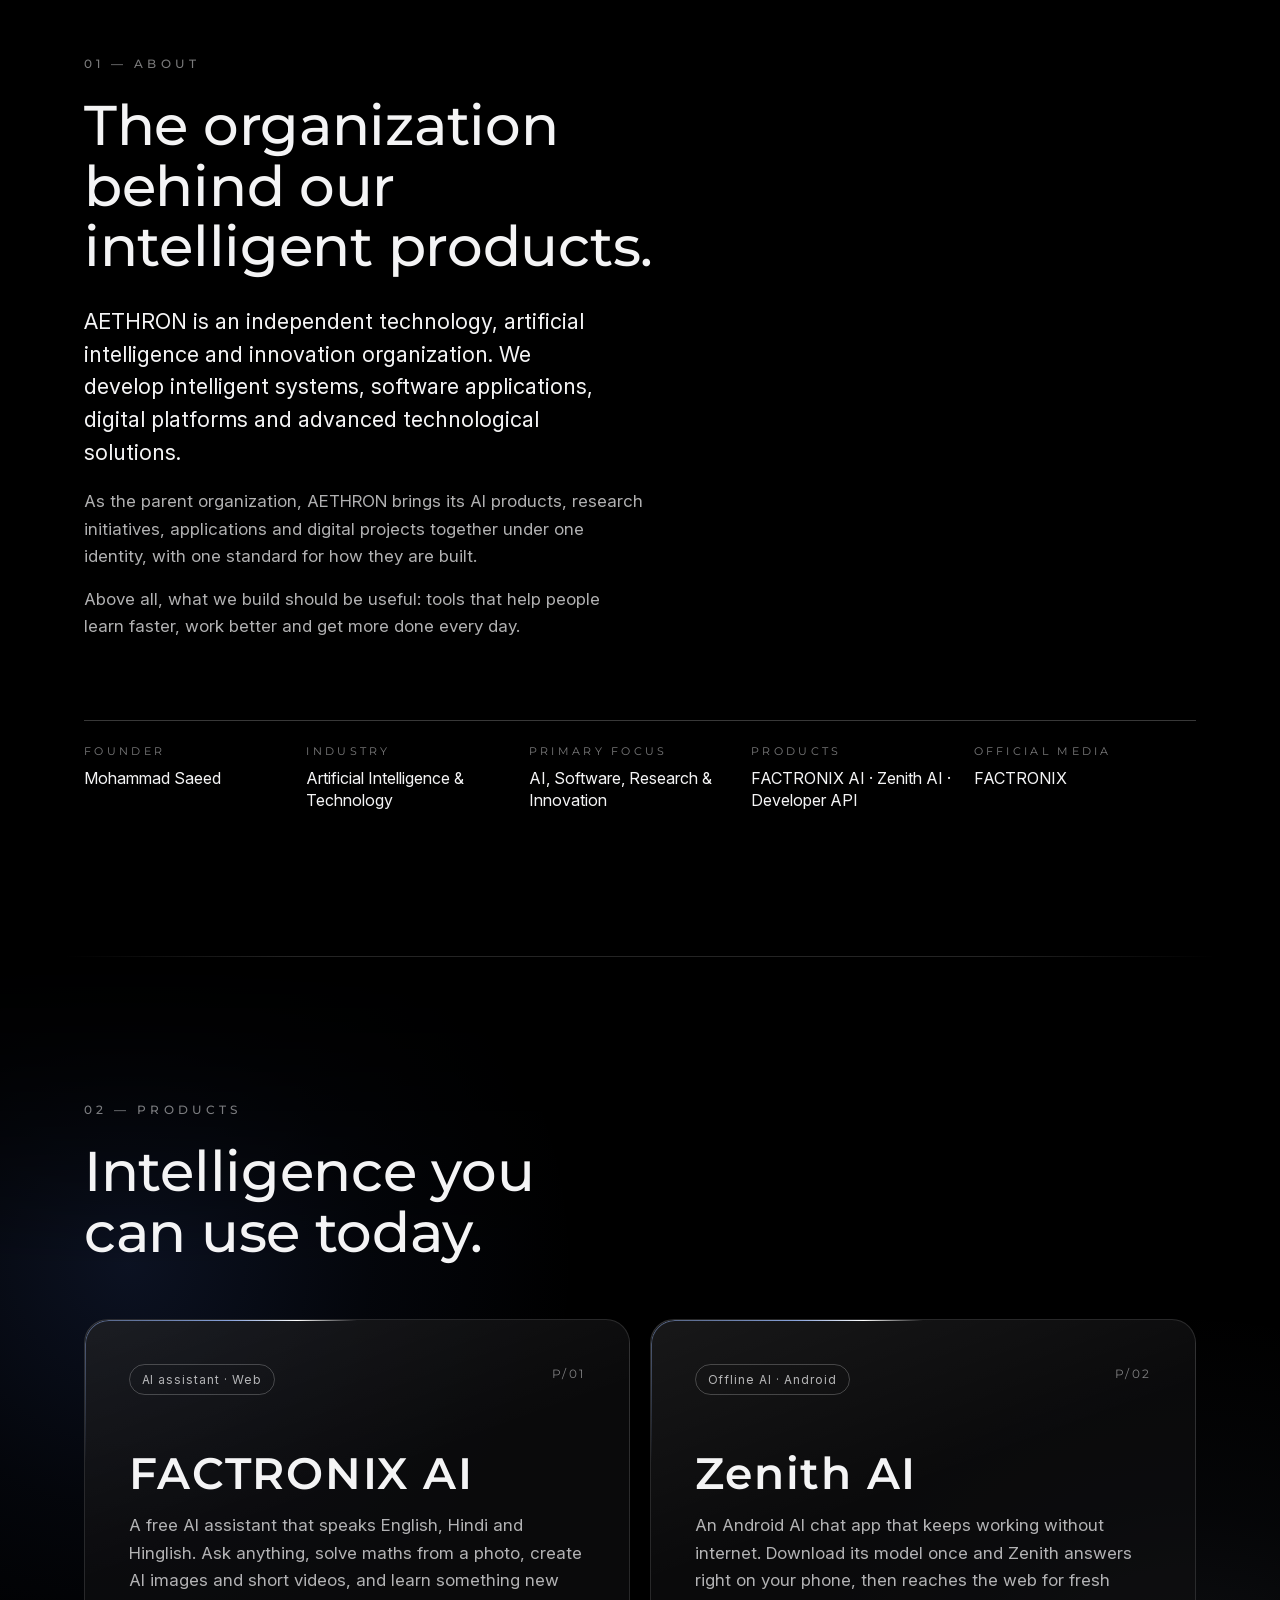
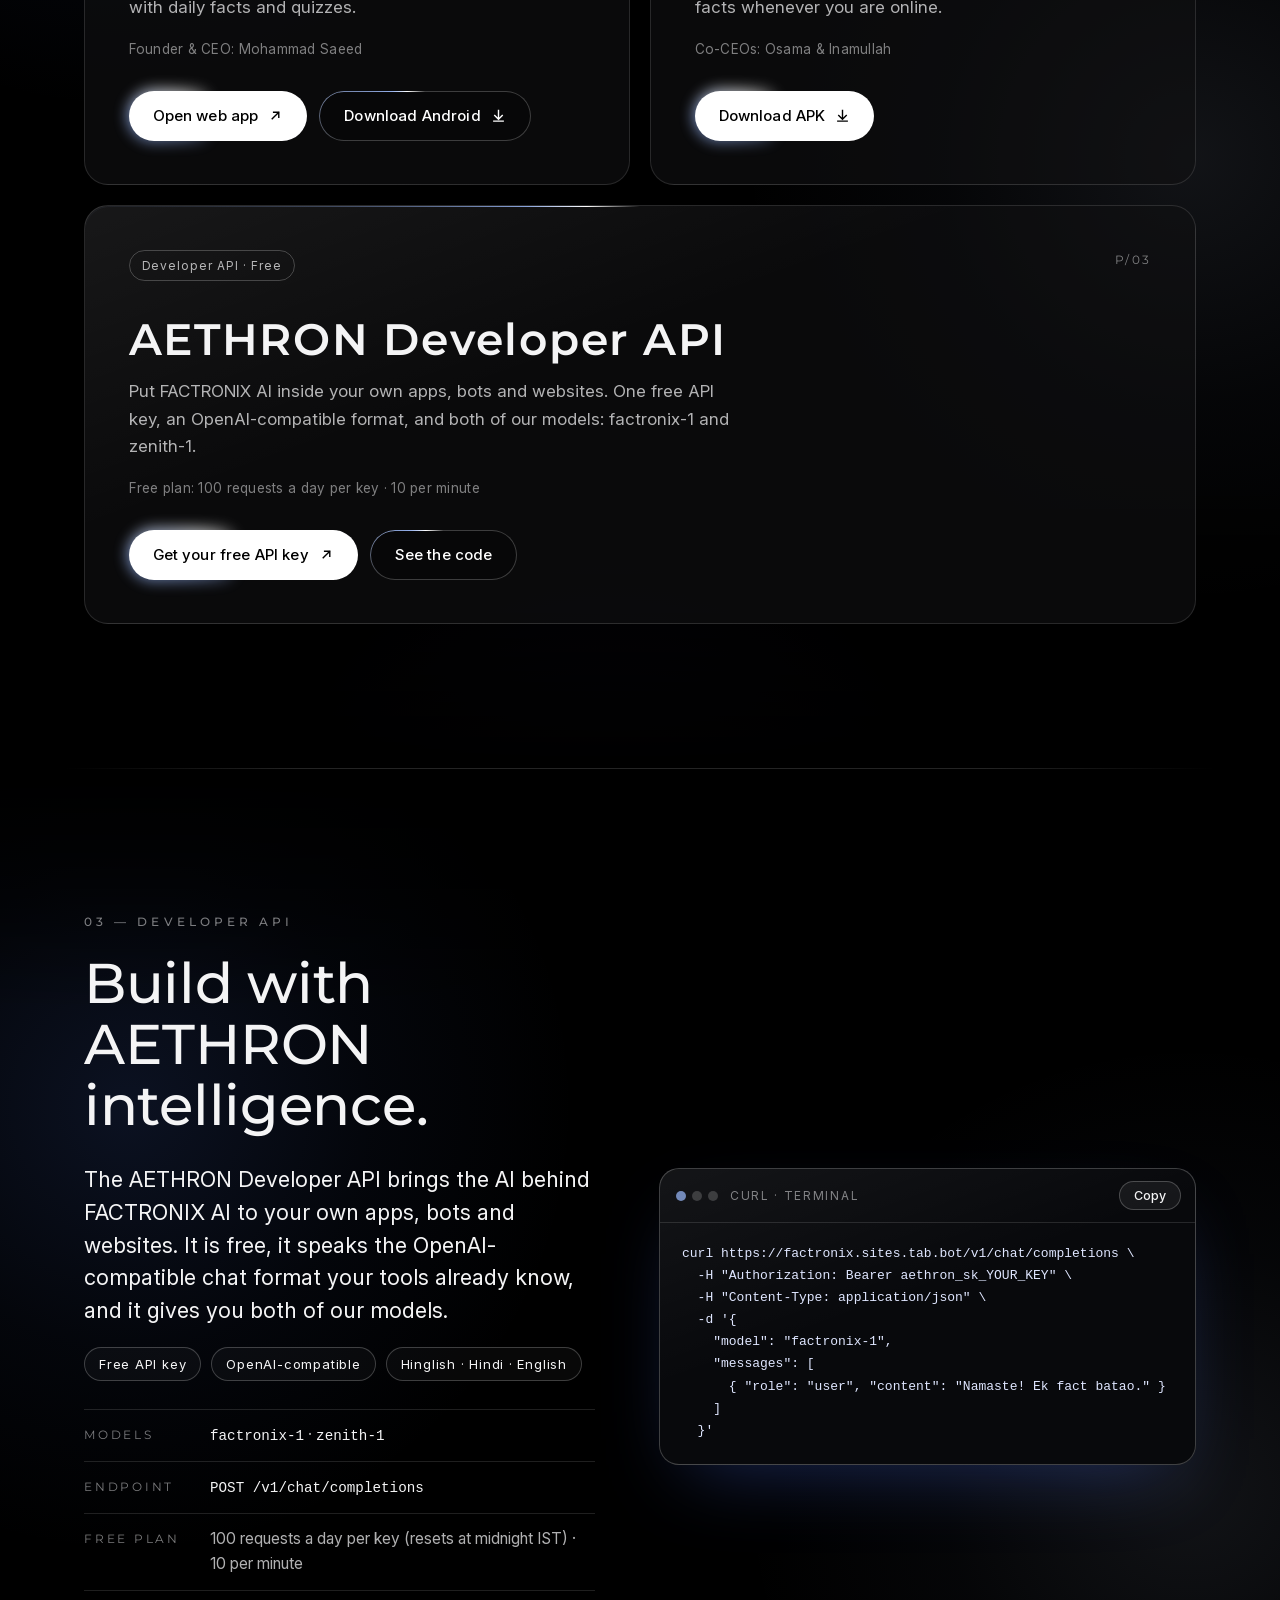
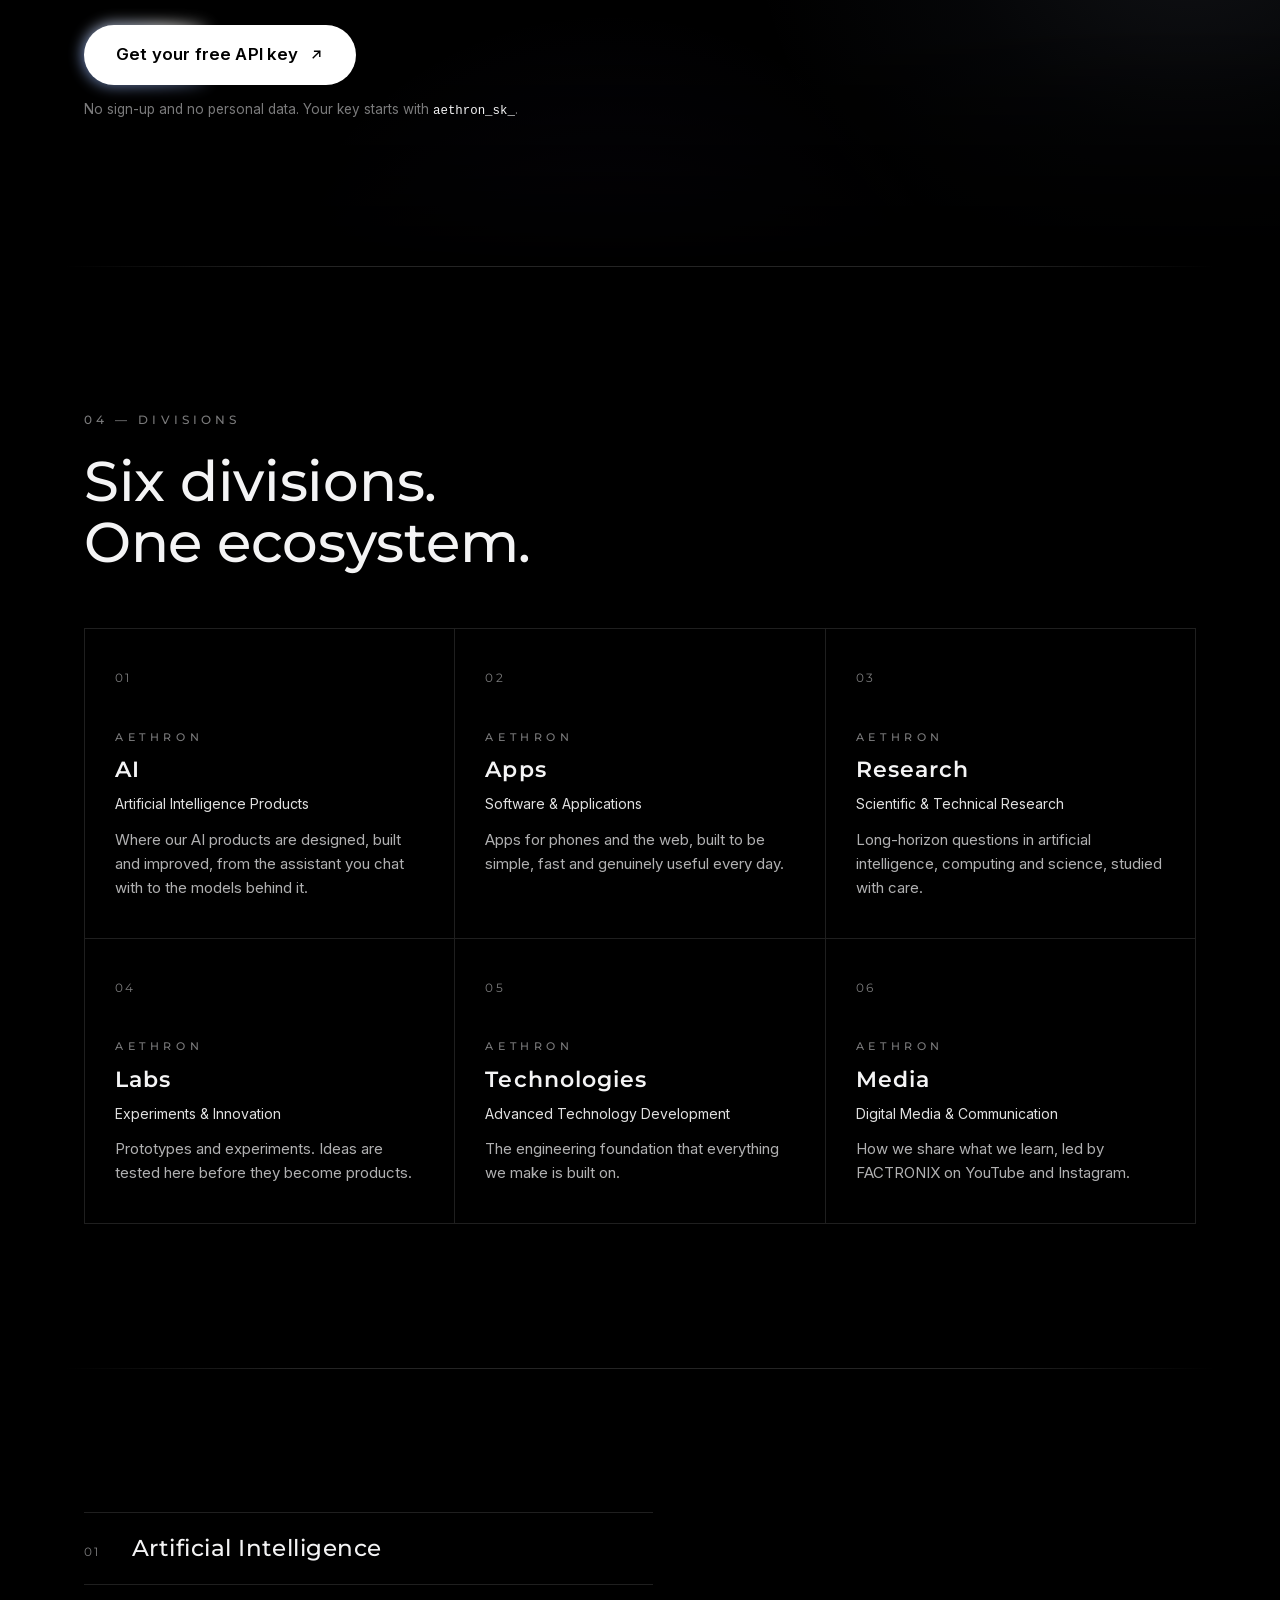
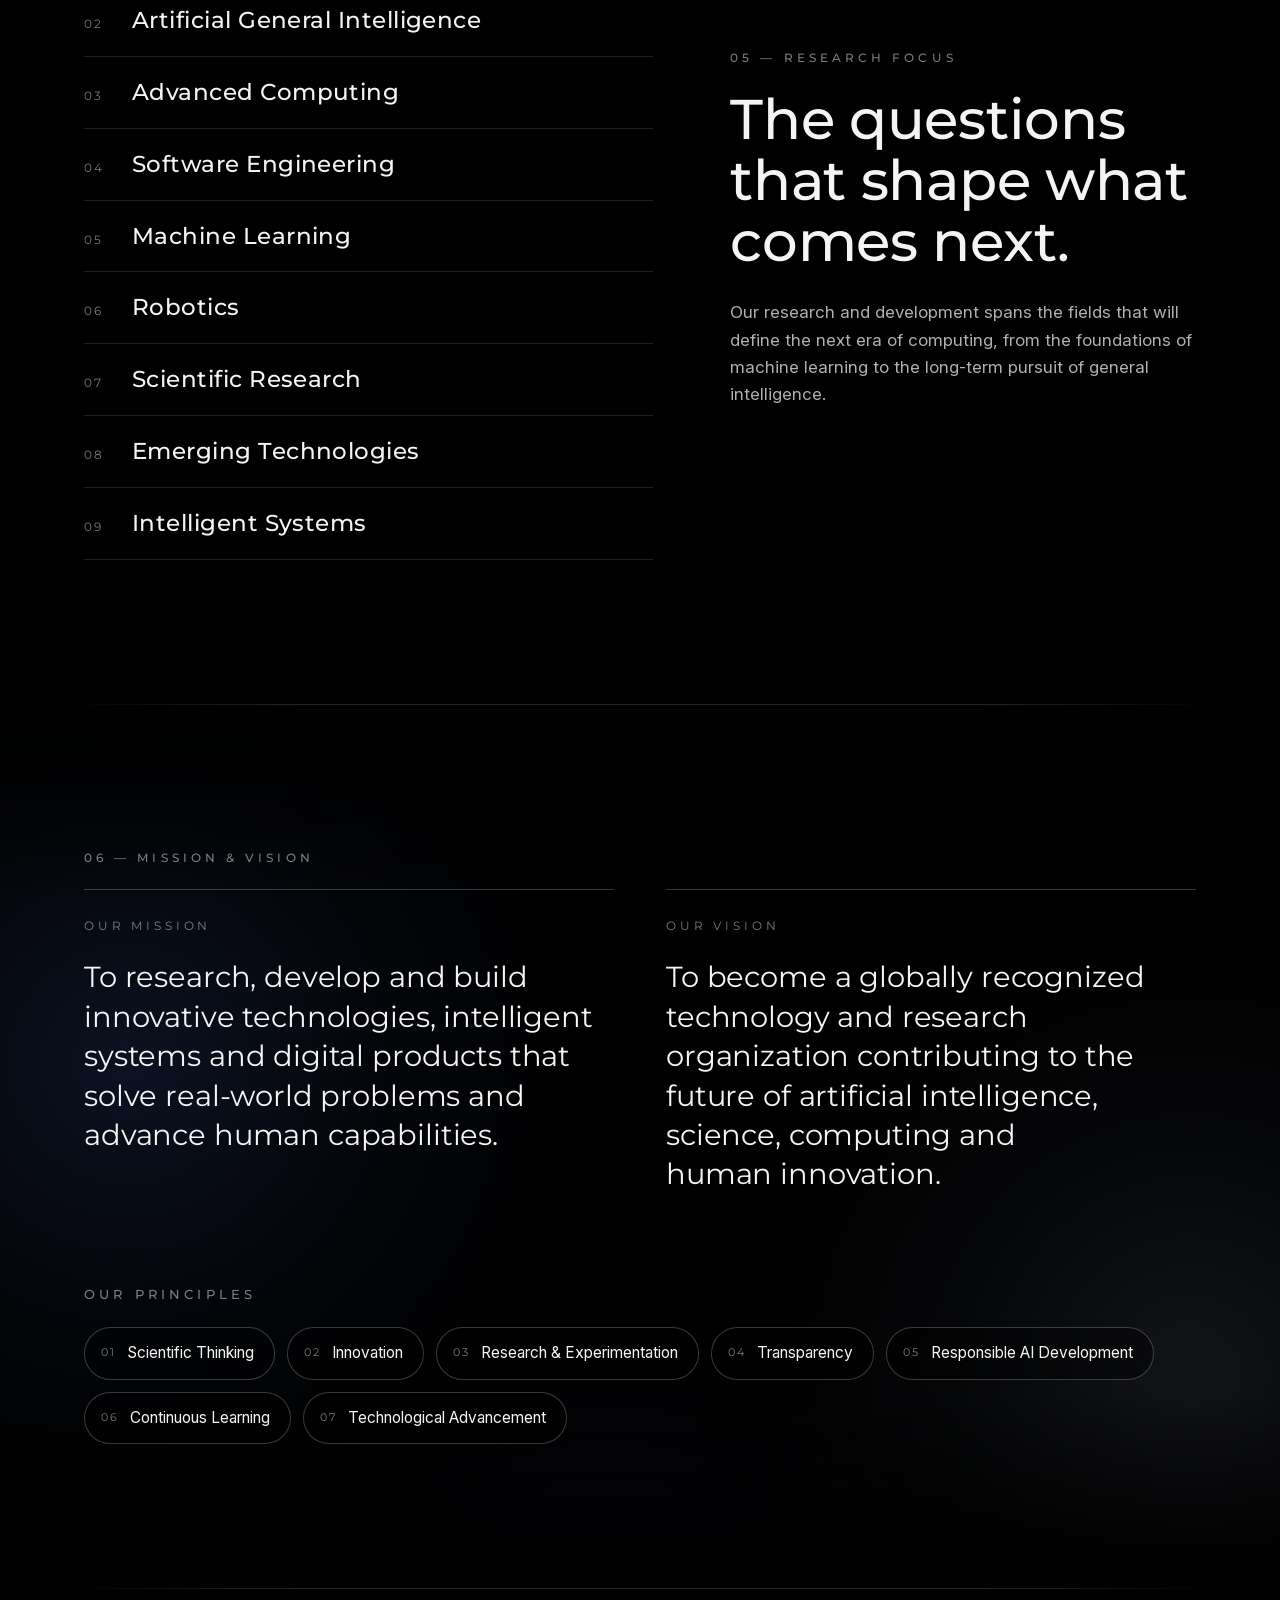
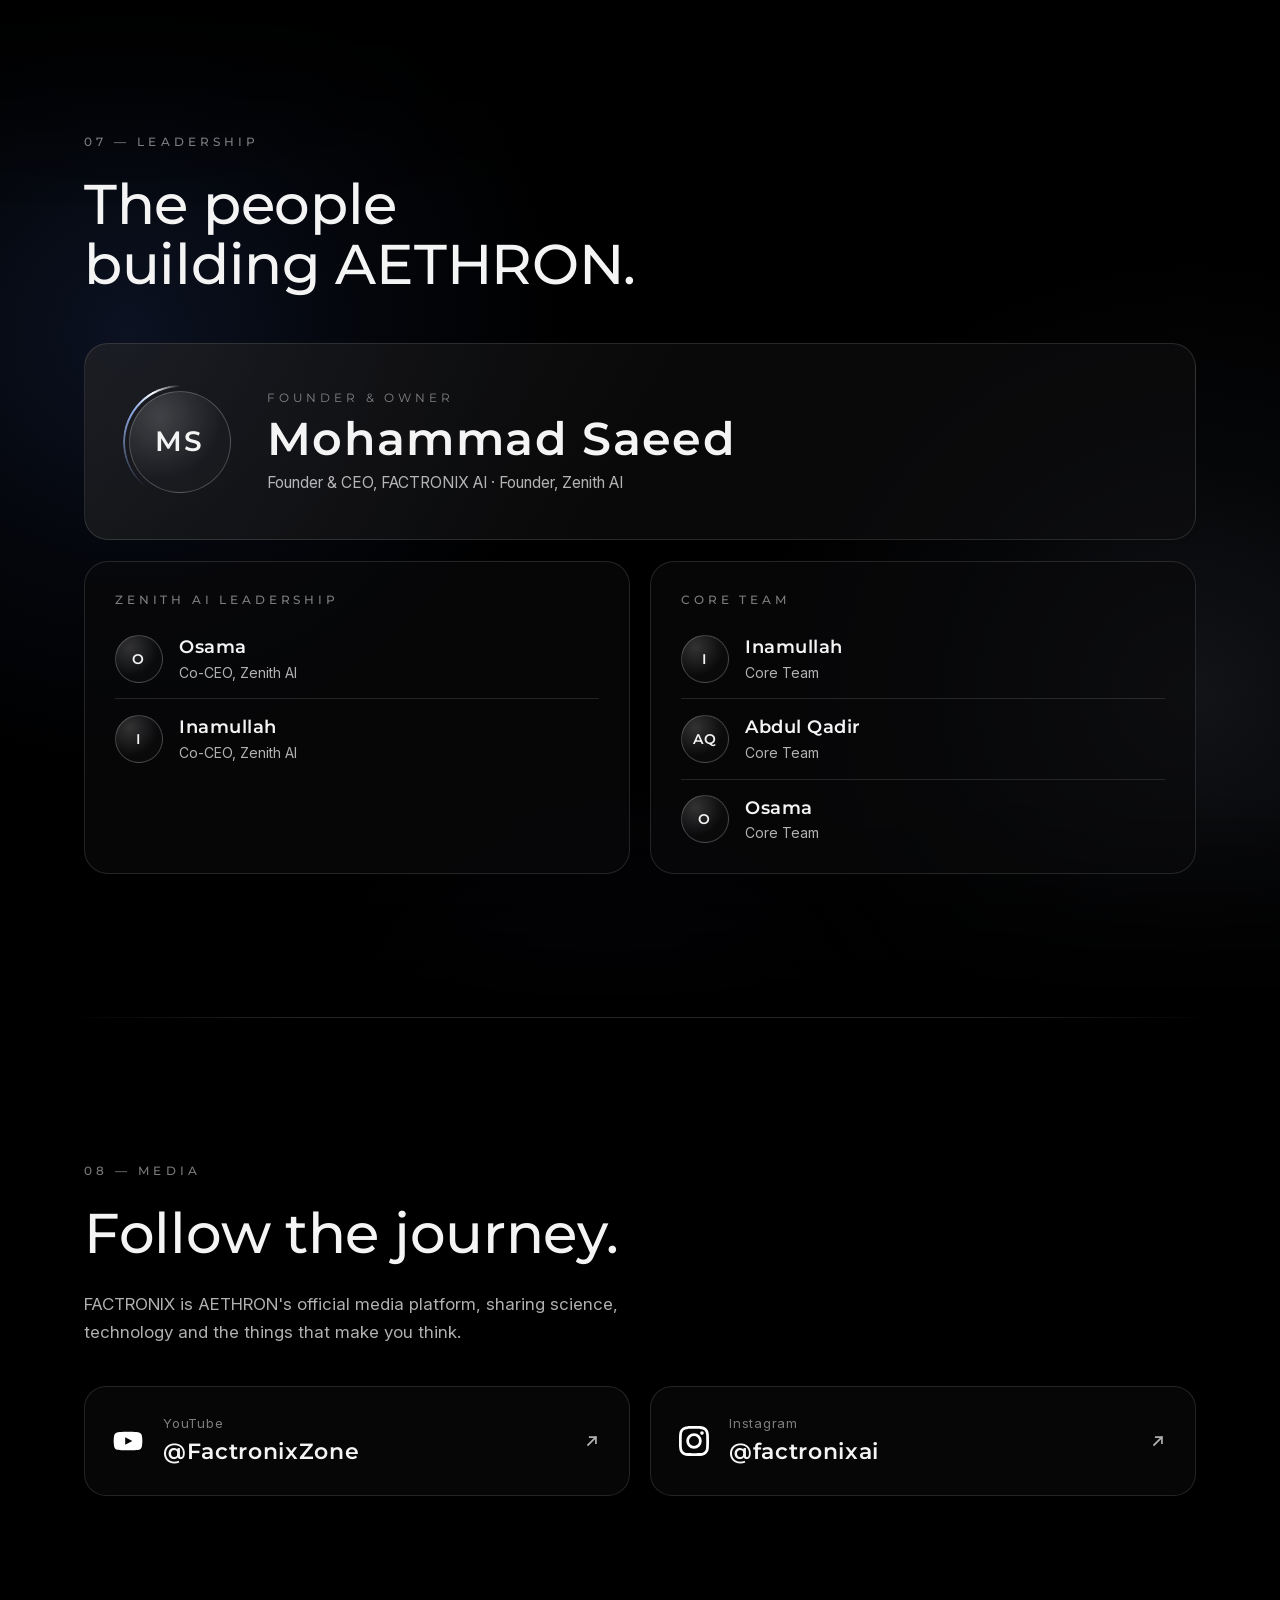
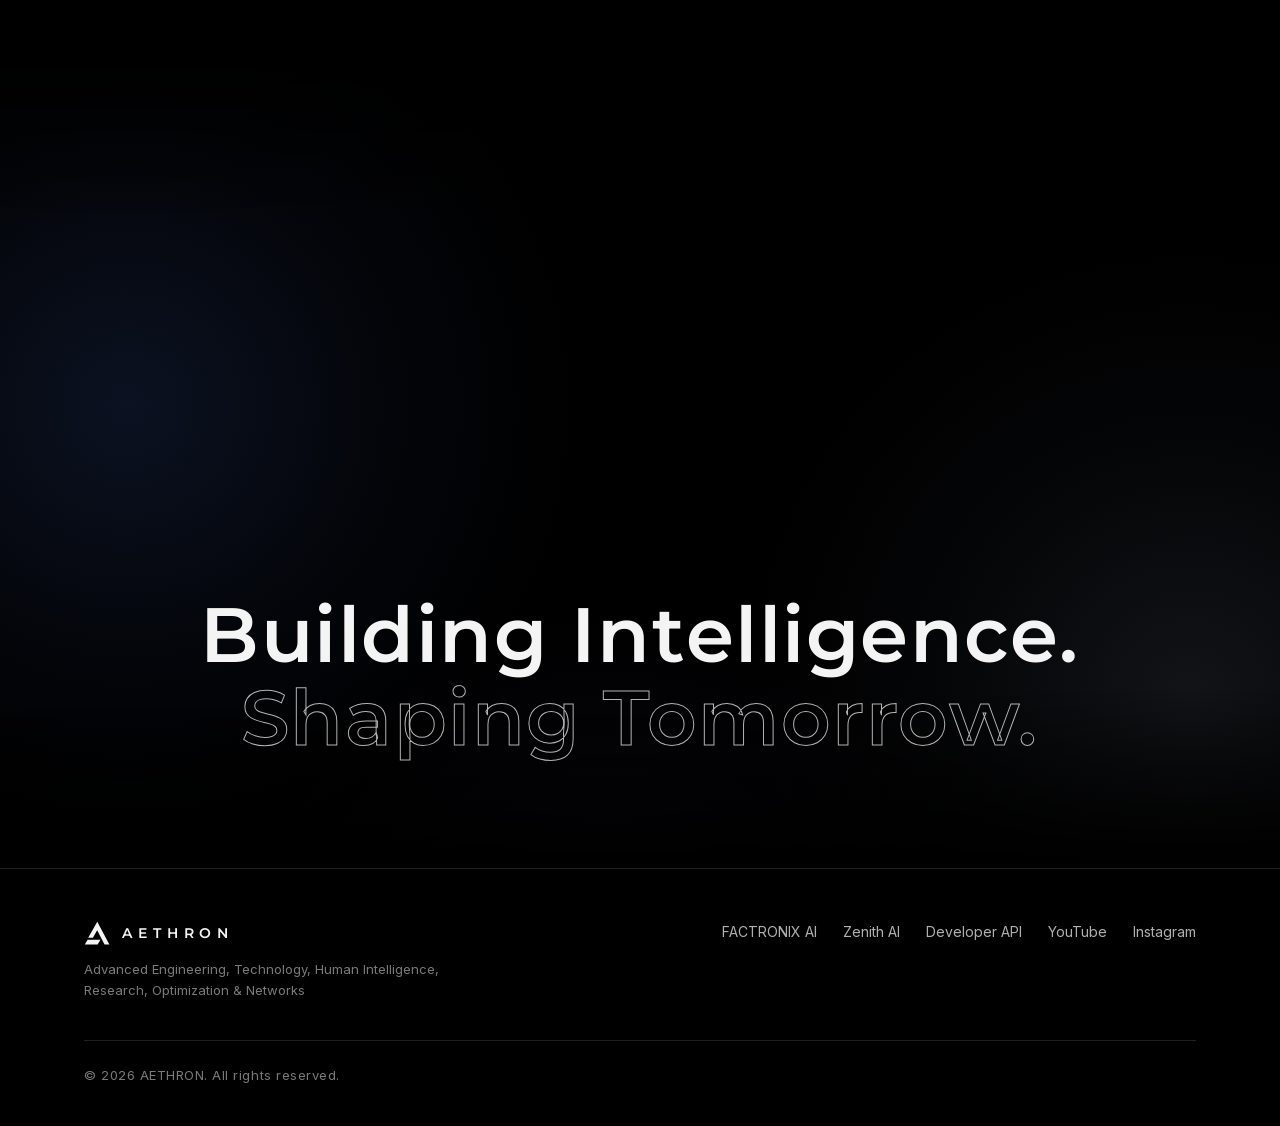
==== commit 6988108f: "Add the AETHRON Developer API section, product card, nav/menu/footer links and JSON-LD brand" ====
--- a/index.html
+++ b/index.html
@@ -29,7 +29,7 @@
   <link rel="preload" href="assets/fonts/montserrat-var.woff2" as="font" type="font/woff2" crossorigin>
   <link rel="preload" href="assets/fonts/inter-var.woff2" as="font" type="font/woff2" crossorigin>
   <link rel="stylesheet" href="styles.css">
-  <script type="application/ld+json">{"@context": "https://schema.org", "@type": "Organization", "name": "AETHRON", "alternateName": "Advanced Engineering, Technology, Human Intelligence, Research, Optimization & Networks", "url": "https://aethron.sites.tab.bot/", "logo": "https://aethron.sites.tab.bot/assets/icon-512.png", "image": "https://aethron.sites.tab.bot/og.jpg", "slogan": "Building Intelligence. Shaping Tomorrow.", "description": "AETHRON is an independent technology, artificial intelligence and innovation organization and the parent organization of FACTRONIX AI and Zenith AI.", "founder": {"@type": "Person", "name": "Mohammad Saeed", "jobTitle": "Founder & Owner"}, "member": [{"@type": "Person", "name": "Osama"}, {"@type": "Person", "name": "Inamullah"}, {"@type": "Person", "name": "Abdul Qadir"}], "brand": [{"@type": "Brand", "name": "FACTRONIX AI", "url": "https://factronix.sites.tab.bot/"}, {"@type": "Brand", "name": "Zenith AI", "url": "https://factronix.sites.tab.bot/bina-internet-ke-ai"}], "knowsAbout": ["Artificial Intelligence", "Artificial General Intelligence", "Advanced Computing", "Software Engineering", "Machine Learning", "Robotics", "Scientific Research", "Emerging Technologies", "Intelligent Systems"], "sameAs": ["https://www.youtube.com/@FactronixZone", "https://www.instagram.com/factronixai/"]}</script>
+  <script type="application/ld+json">{"@context": "https://schema.org", "@type": "Organization", "name": "AETHRON", "alternateName": "Advanced Engineering, Technology, Human Intelligence, Research, Optimization & Networks", "url": "https://aethron.sites.tab.bot/", "logo": "https://aethron.sites.tab.bot/assets/icon-512.png", "image": "https://aethron.sites.tab.bot/og.jpg", "slogan": "Building Intelligence. Shaping Tomorrow.", "description": "AETHRON is an independent technology, artificial intelligence and innovation organization and the parent organization of FACTRONIX AI and Zenith AI.", "founder": {"@type": "Person", "name": "Mohammad Saeed", "jobTitle": "Founder & Owner"}, "member": [{"@type": "Person", "name": "Osama"}, {"@type": "Person", "name": "Inamullah"}, {"@type": "Person", "name": "Abdul Qadir"}], "brand": [{"@type": "Brand", "name": "FACTRONIX AI", "url": "https://factronix.sites.tab.bot/"}, {"@type": "Brand", "name": "Zenith AI", "url": "https://factronix.sites.tab.bot/bina-internet-ke-ai"}, {"@type": "Brand", "name": "AETHRON Developer API", "url": "https://factronix.sites.tab.bot/developers"}], "knowsAbout": ["Artificial Intelligence", "Artificial General Intelligence", "Advanced Computing", "Software Engineering", "Machine Learning", "Robotics", "Scientific Research", "Emerging Technologies", "Intelligent Systems"], "sameAs": ["https://www.youtube.com/@FactronixZone", "https://www.instagram.com/factronixai/"]}</script>
 </head>
 <body>
   <a class="skip" href="#main">Skip to content</a>
@@ -47,6 +47,7 @@
     <nav class="nav-links" aria-label="Sections">
       <a href="#about">About</a>
       <a href="#products">Products</a>
+      <a href="#api">API</a>
       <a href="#divisions">Divisions</a>
       <a href="#research">Research</a>
       <a href="#mission">Mission</a>
@@ -60,11 +61,12 @@
     <nav aria-label="Menu">
       <a href="#about"><span>01</span>About</a>
       <a href="#products"><span>02</span>Products</a>
-      <a href="#divisions"><span>03</span>Divisions</a>
-      <a href="#research"><span>04</span>Research</a>
-      <a href="#mission"><span>05</span>Mission</a>
-      <a href="#leadership"><span>06</span>Leadership</a>
-      <a href="#media"><span>07</span>Media</a>
+      <a href="#api"><span>03</span>API</a>
+      <a href="#divisions"><span>04</span>Divisions</a>
+      <a href="#research"><span>05</span>Research</a>
+      <a href="#mission"><span>06</span>Mission</a>
+      <a href="#leadership"><span>07</span>Leadership</a>
+      <a href="#media"><span>08</span>Media</a>
     </nav>
   </div>
 
@@ -114,7 +116,7 @@
         <div><dt>Founder</dt><dd>Mohammad Saeed</dd></div>
         <div><dt>Industry</dt><dd>Artificial Intelligence &amp; Technology</dd></div>
         <div><dt>Primary focus</dt><dd>AI, Software, Research &amp; Innovation</dd></div>
-        <div><dt>Products</dt><dd>FACTRONIX AI · Zenith AI</dd></div>
+        <div><dt>Products</dt><dd>FACTRONIX AI · Zenith AI · Developer API</dd></div>
         <div><dt>Official media</dt><dd>FACTRONIX</dd></div>
       </dl>
       </div>
@@ -145,13 +147,57 @@
               <!-- store links (APKPure / Uptodown) go here once the listings are live -->
             </div>
           </article>
-        </div>
+          <article class="prod prod-wide reveal" style="--d:240ms">
+            <div class="prod-top"><span class="tag">Developer API · Free</span><span class="prod-no">P/03</span></div>
+            <h3 class="prod-name">AETHRON Developer API</h3>
+            <p class="prod-text">Put FACTRONIX AI inside your own apps, bots and websites. One free API key, an OpenAI-compatible format, and both of our models: factronix-1 and zenith-1.</p>
+            <p class="prod-meta">Free plan: 100 requests a day per key · 10 per minute</p>
+            <div class="prod-actions">
+              <a class="btn btn-solid" href="https://factronix.sites.tab.bot/developers" target="_blank" rel="noopener">Get your free API key <svg class="ico" viewBox="0 0 16 16" aria-hidden="true"><path d="M4.5 11.5l7-7M6 4.5h5.5V10" fill="none" stroke="currentColor" stroke-width="1.5" stroke-linecap="square"/></svg></a>
+              <a class="btn btn-ghost" href="#api">See the code</a>
+            </div>
+          </article>
+        </div>
+      </div>
+    </section>
+
+    <section class="section api" id="api" aria-labelledby="api-title">
+      <div class="wrap api-split">
+        <div class="api-copy">
+          <p class="eyebrow reveal">03 — Developer API</p>
+          <h2 class="h2 reveal" id="api-title">Build with AETHRON intelligence.</h2>
+          <p class="lead reveal">The AETHRON Developer API brings the AI behind FACTRONIX AI to your own apps, bots and websites. It is free, it speaks the OpenAI-compatible chat format your tools already know, and it gives you both of our models.</p>
+          <ul class="api-pills reveal" aria-label="API at a glance">
+            <li>Free API key</li><li>OpenAI-compatible</li><li>Hinglish · Hindi · English</li>
+          </ul>
+          <dl class="api-facts reveal">
+            <div><dt>Models</dt><dd><code>factronix-1</code> · <code>zenith-1</code></dd></div>
+            <div><dt>Endpoint</dt><dd><code>POST /v1/chat/completions</code></dd></div>
+            <div><dt>Free plan</dt><dd>100 requests a day per key (resets at midnight IST) · 10 per minute</dd></div>
+          </dl>
+          <div class="api-cta reveal">
+            <a class="btn btn-solid btn-xl" href="https://factronix.sites.tab.bot/developers" target="_blank" rel="noopener">Get your free API key <svg class="ico" viewBox="0 0 16 16" aria-hidden="true"><path d="M4.5 11.5l7-7M6 4.5h5.5V10" fill="none" stroke="currentColor" stroke-width="1.5" stroke-linecap="square"/></svg></a>
+            <p class="api-note">No sign-up and no personal data. Your key starts with <code>aethron_sk_</code>.</p>
+          </div>
+        </div>
+        <figure class="api-code reveal" style="--d:120ms">
+          <div class="api-code-bar"><span class="dots" aria-hidden="true"><i></i><i></i><i></i></span><figcaption>curl · Terminal</figcaption><button class="api-copy-btn" type="button" data-copy="api-curl">Copy</button></div>
+          <pre tabindex="0" aria-label="Example request with curl"><code id="api-curl">curl https://factronix.sites.tab.bot/v1/chat/completions \
+  -H "Authorization: Bearer aethron_sk_YOUR_KEY" \
+  -H "Content-Type: application/json" \
+  -d '{
+    "model": "factronix-1",
+    "messages": [
+      { "role": "user", "content": "Namaste! Ek fact batao." }
+    ]
+  }'</code></pre>
+        </figure>
       </div>
     </section>
 
     <section class="section divisions" id="divisions" data-scene="divisions" aria-labelledby="divisions-title">
       <div class="wrap">
-        <p class="eyebrow reveal">03 — Divisions</p>
+        <p class="eyebrow reveal">04 — Divisions</p>
         <h2 class="h2 reveal" id="divisions-title">Six divisions. One ecosystem.</h2>
         <div class="div-grid">
           <article class="div-card reveal" style="--d:0ms">
@@ -197,7 +243,7 @@
     <section class="section research" id="research" data-scene="research" aria-labelledby="research-title">
       <div class="wrap split split-rev">
         <div class="col-text">
-          <p class="eyebrow reveal">04 — Research focus</p>
+          <p class="eyebrow reveal">05 — Research focus</p>
           <h2 class="h2 reveal" id="research-title">The questions that shape what comes next.</h2>
           <p class="body reveal">Our research and development spans the fields that will define the next era of computing, from the foundations of machine learning to the long-term pursuit of general intelligence.</p>
         </div>
@@ -217,7 +263,7 @@
 
     <section class="section mission" id="mission" data-scene="mission" aria-labelledby="mission-title">
       <div class="wrap">
-        <p class="eyebrow reveal">05 — Mission &amp; vision</p>
+        <p class="eyebrow reveal">06 — Mission &amp; vision</p>
         <h2 class="sr" id="mission-title">Mission, vision and principles</h2>
         <div class="mv">
           <figure class="mv-block reveal">
@@ -246,7 +292,7 @@
 
     <section class="section leadership" id="leadership" data-scene="leadership" aria-labelledby="leadership-title">
       <div class="wrap">
-        <p class="eyebrow reveal">06 — Leadership</p>
+        <p class="eyebrow reveal">07 — Leadership</p>
         <h2 class="h2 reveal" id="leadership-title">The people building AETHRON.</h2>
         <div class="founder reveal">
           <span class="mono" aria-hidden="true">MS</span>
@@ -278,7 +324,7 @@
 
     <section class="section media" id="media" data-scene="media" aria-labelledby="media-title">
       <div class="wrap">
-        <p class="eyebrow reveal">07 — Media</p>
+        <p class="eyebrow reveal">08 — Media</p>
         <h2 class="h2 reveal" id="media-title">Follow the journey.</h2>
         <p class="body reveal">FACTRONIX is AETHRON's official media platform, sharing science, technology and the things that make you think.</p>
         <div class="media-grid">
@@ -313,6 +359,7 @@
       <nav class="foot-links" aria-label="Footer">
         <a href="https://factronix.sites.tab.bot" target="_blank" rel="noopener">FACTRONIX AI</a>
         <a href="https://factronix.sites.tab.bot/bina-internet-ke-ai#zenith-download" target="_blank" rel="noopener">Zenith AI</a>
+        <a href="https://factronix.sites.tab.bot/developers" target="_blank" rel="noopener">Developer API</a>
         <a href="https://www.youtube.com/@FactronixZone" target="_blank" rel="noopener">YouTube</a>
         <a href="https://www.instagram.com/factronixai/" target="_blank" rel="noopener">Instagram</a>
       </nav>
--- a/styles.css
+++ b/styles.css
@@ -52,6 +52,7 @@
 .progress{position:absolute;left:0;bottom:-1px;height:1px;width:100%;background:linear-gradient(90deg,rgba(255,255,255,.2),#fff);transform:scaleX(0);transform-origin:left}
 .menu{position:fixed;inset:0;z-index:19;background:rgba(0,0,0,.94);display:flex;align-items:center;padding:96px var(--pad) 40px;opacity:0;transition:opacity .35s}
 .menu.open{opacity:1}
+.menu[hidden]{display:none}
 .menu nav{display:flex;flex-direction:column;gap:6px;width:100%}
 .menu a{font-family:var(--disp);font-size:clamp(28px,8vw,44px);font-weight:500;letter-spacing:.06em;text-decoration:none;padding:8px 0;border-bottom:1px solid var(--line);display:flex;align-items:baseline;gap:18px}
 .menu a span{font-size:12px;color:var(--fg3);letter-spacing:.2em}
@@ -240,3 +241,129 @@
 }
 @media (prefers-reduced-motion:reduce) and (max-width:700px){.wordmark.load-in{letter-spacing:.3em}}
 @media (max-width:430px){.tagline{letter-spacing:.14em;font-size:9.6px;gap:0}.tagline .rule{display:none}}
+
+/* ===================== FX layer (Nov 4): 3D tilt, glow borders, text reveals, aurora ===================== */
+@property --ang{syntax:"<angle>";inherits:false;initial-value:0deg}
+.fx-paused,.fx-paused *,.fx-paused::before,.fx-paused::after,.fx-paused *::before,.fx-paused *::after{animation-play-state:paused!important}
+
+/* hero wordmark: chrome shimmer sweep */
+.wordmark{background:linear-gradient(105deg,transparent 42%,rgba(255,255,255,.98) 49%,#dce6ff 51%,transparent 58%) no-repeat,linear-gradient(180deg,#fff 22%,#a9aeb8 100%);background-size:260% 100%,100% 100%;background-position:160% 0,0 0;-webkit-background-clip:text;background-clip:text}
+.fx-on .wordmark{animation:rise-word 1.2s var(--ease) var(--d,0ms) forwards,shimmer 7s ease-in-out 2.2s infinite}
+@keyframes shimmer{0%,62%{background-position:160% 0,0 0}100%{background-position:-60% 0,0 0}}
+.tagline .scr{color:var(--accent)}
+
+/* headline words: blur + 3D flip into focus */
+.js .h2 .w{display:inline-block;opacity:0;filter:blur(8px);transform:perspective(600px) translate3d(0,.45em,0) rotateX(-55deg);transform-origin:50% 100%;transition:opacity .9s var(--ease),filter .9s var(--ease),transform 1s var(--ease);transition-delay:calc(var(--i)*55ms + 80ms)}
+.js .h2.in .w{opacity:1;filter:none;transform:none}
+.js .h2.reveal{transform:none}
+
+/* deeper scroll reveal */
+.js .reveal:not(.h2){transform:perspective(1000px) translate3d(0,36px,-30px) rotateX(9deg);transform-origin:50% 0}
+.js .reveal.in:not(.h2){transform:none}
+
+/* glowing CTAs: rotating light around the button */
+.btn{position:relative;isolation:isolate}
+.btn-solid::before{content:"";position:absolute;inset:-2px;z-index:-1;border-radius:inherit;background:conic-gradient(from var(--ang),transparent 0 55%,rgba(157,188,255,.95) 75%,#fff 82%,transparent 95%);filter:blur(7px);opacity:.75;animation:spin 4.5s linear infinite;transition:opacity .3s}
+.btn-solid::after{content:"";position:absolute;inset:0;z-index:-1;border-radius:inherit;background:#fff;transition:background .25s}
+.btn-solid{background:transparent}
+.btn-solid:hover::after{background:#e3ebff}
+.btn-solid:hover::before{opacity:1;filter:blur(10px)}
+.btn-ghost::before{content:"";position:absolute;inset:-1px;border-radius:inherit;padding:1px;background:conic-gradient(from var(--ang),transparent 0 70%,rgba(157,188,255,.9) 85%,#fff 90%,transparent 100%);-webkit-mask:linear-gradient(#000 0 0) content-box,linear-gradient(#000 0 0);-webkit-mask-composite:xor;mask:linear-gradient(#000 0 0) content-box exclude,linear-gradient(#000 0 0);animation:spin 3.6s linear infinite;pointer-events:none}
+@keyframes spin{to{--ang:360deg}}
+
+/* 3D tilt cards + light-following glow border */
+.tilt{transform-style:preserve-3d;transform:perspective(1000px) rotateX(var(--rx,0deg)) rotateY(var(--ry,0deg)) translateZ(0);transition:transform .5s var(--ease),border-color .4s}
+.tilt.hot{transition:transform .12s linear,border-color .4s;will-change:transform}
+.js .reveal.tilt:not(.in){transform:perspective(1000px) translate3d(0,36px,-30px) rotateX(9deg)}
+.glow{position:relative}
+.glow::after{content:"";position:absolute;inset:0;border-radius:inherit;padding:1.5px;pointer-events:none;background:radial-gradient(300px circle at var(--mx,50%) var(--my,0%),#fff,rgba(157,188,255,.6) 30%,transparent 65%);-webkit-mask:linear-gradient(#000 0 0) content-box,linear-gradient(#000 0 0);-webkit-mask-composite:xor;mask:linear-gradient(#000 0 0) content-box exclude,linear-gradient(#000 0 0);opacity:0;transition:opacity .45s}
+.glow.lit::after,.glow:hover::after{opacity:1}
+.div-card.glow::before{content:"";position:absolute;inset:0;pointer-events:none;background:radial-gradient(320px circle at var(--mx,50%) var(--my,0%),rgba(157,188,255,.10),transparent 60%);opacity:0;transition:opacity .45s}
+.div-card.glow.lit::before,.div-card.glow:hover::before{opacity:1}
+.div-card{position:relative;overflow:hidden}
+.div-idx{display:inline-block;transition:transform .5s var(--ease),color .4s}
+.div-card:hover .div-idx,.div-card.lit .div-idx{transform:translate3d(0,-3px,0) scale(1.15);color:var(--accent)}
+/* product cards: a beam of light running round the border */
+.prod.beam{--ang:0deg}
+.prod .beam-edge{position:absolute;inset:0;border-radius:inherit;padding:1px;pointer-events:none;background:conic-gradient(from var(--ang),transparent 0 78%,rgba(157,188,255,.0) 80%,rgba(157,188,255,.85) 92%,#fff 96%,transparent 100%);-webkit-mask:linear-gradient(#000 0 0) content-box,linear-gradient(#000 0 0);-webkit-mask-composite:xor;mask:linear-gradient(#000 0 0) content-box exclude,linear-gradient(#000 0 0);animation:spin 6s linear infinite}
+.prod:nth-child(2) .beam-edge{animation-delay:-3s}
+
+/* founder monogram: orbiting ring */
+.mono{position:relative}
+.founder .mono::before{content:"";position:absolute;inset:-7px;border-radius:50%;padding:1.5px;background:conic-gradient(from var(--ang),transparent 0 60%,rgba(157,188,255,.9) 85%,#fff 92%,transparent 100%);-webkit-mask:linear-gradient(#000 0 0) content-box,linear-gradient(#000 0 0);-webkit-mask-composite:xor;mask:linear-gradient(#000 0 0) content-box exclude,linear-gradient(#000 0 0);animation:spin 5s linear infinite}
+.people li .mono{transition:border-color .4s,box-shadow .4s,transform .4s var(--ease)}
+.people li:hover .mono{border-color:rgba(157,188,255,.8);box-shadow:0 0 22px rgba(157,188,255,.35);transform:scale(1.06)}
+
+/* aurora behind key sections */
+.aurora{position:absolute;inset:0;overflow:hidden;pointer-events:none;z-index:-1;contain:strict;-webkit-mask:linear-gradient(transparent,#000 22%,#000 78%,transparent);mask:linear-gradient(transparent,#000 22%,#000 78%,transparent)}
+.aurora i{position:absolute;width:70vmax;height:70vmax;border-radius:50%;opacity:.5;background:radial-gradient(closest-side,rgba(72,110,210,.32),rgba(72,110,210,.10) 55%,transparent);animation:drift 22s ease-in-out infinite alternate}
+.aurora i:nth-child(1){left:-25vmax;top:-10%}
+.aurora i:nth-child(2){right:-28vmax;top:25%;background:radial-gradient(closest-side,rgba(180,195,230,.20),rgba(140,160,210,.07) 55%,transparent);animation-duration:28s;animation-delay:-9s}
+.aurora i:nth-child(3){left:20%;bottom:-35vmax;width:55vmax;height:55vmax;background:radial-gradient(closest-side,rgba(110,90,220,.18),transparent);animation-duration:34s;animation-delay:-4s}
+@keyframes drift{0%{transform:translate3d(0,0,0) scale(1)}50%{transform:translate3d(8vmax,-5vmax,0) scale(1.15)}100%{transform:translate3d(-6vmax,6vmax,0) scale(.92)}}
+.products,.mission,.outro,.leadership{isolation:isolate}
+.outro{position:relative}
+
+/* animated light divider between sections */
+.fx-div{position:absolute;top:0;left:50%;transform:translateX(-50%);height:1px;width:min(1180px,calc(100% - 2*var(--pad,24px)));background:linear-gradient(90deg,transparent,rgba(255,255,255,.14) 20%,rgba(255,255,255,.14) 80%,transparent);overflow:hidden}
+.fx-div::after{content:"";position:absolute;top:-1px;height:3px;width:28%;left:-30%;background:linear-gradient(90deg,transparent,rgba(157,188,255,.9),#fff,rgba(157,188,255,.9),transparent);filter:blur(.6px);animation:beam 5.5s cubic-bezier(.6,0,.3,1) infinite}
+@keyframes beam{0%{left:-30%}70%,100%{left:102%}}
+
+/* outro: light passing through the outlined line */
+.outro-line.dim{background:linear-gradient(100deg,transparent 40%,rgba(220,232,255,.95) 50%,transparent 60%) no-repeat;background-size:300% 100%;background-position:150% 0;-webkit-background-clip:text;background-clip:text;animation:shimmer2 6s ease-in-out infinite}
+@keyframes shimmer2{0%,45%{background-position:150% 0}100%{background-position:-50% 0}}
+
+/* cursor spotlight (desktop) */
+.spot{position:fixed;left:0;top:0;width:560px;height:560px;margin:-280px 0 0 -280px;border-radius:50%;pointer-events:none;z-index:1;background:radial-gradient(closest-side,rgba(157,188,255,.07),transparent);opacity:0;transition:opacity .6s;will-change:transform}
+.spot.on{opacity:1}
+
+.js .tilt.reveal.in{transform:perspective(1000px) rotateX(var(--rx,0deg)) rotateY(var(--ry,0deg))}
+.js .tilt.settled{transition:opacity 1s var(--ease),transform .5s var(--ease),border-color .4s;transition-delay:0s}
+.js .tilt.settled.hot{transition:transform .12s linear,border-color .4s}
+@media (prefers-reduced-motion:reduce){
+  .btn-solid::before,.btn-ghost::before,.beam-edge,.founder .mono::before,.aurora i,.fx-div::after,.outro-line.dim,.fx-on .wordmark{animation:none!important}
+  .js .h2 .w{opacity:1;filter:none;transform:none;transition:none}
+  .tilt{transform:none!important}
+  .js .reveal:not(.h2){transform:none}
+  .spot{display:none}
+}
+
+/* ---------- Developer API (Nov 4) ---------- */
+.prod-wide{grid-column:1/-1}
+.prod-wide .prod-top{margin-bottom:36px}
+.prod-wide .prod-text{max-width:62ch}
+.prod:nth-child(3) .beam-edge{animation-delay:-1.5s}
+.api{isolation:isolate}
+.api-split{display:grid;grid-template-columns:minmax(0,1fr) minmax(0,1.05fr);gap:clamp(36px,5vw,80px);align-items:center}
+.api-copy,.api-code{min-width:0}
+.api .lead{max-width:44ch}
+.api-pills{list-style:none;display:flex;flex-wrap:wrap;gap:10px;padding:0;margin:4px 0 28px}
+.api-pills li{font-size:13px;letter-spacing:.06em;color:var(--fg);border:1px solid var(--line2);border-radius:999px;padding:6px 14px;background:rgba(255,255,255,.03)}
+.api-facts{margin:0 0 34px;display:grid;gap:0;border-top:1px solid var(--line)}
+.api-facts div{display:grid;grid-template-columns:110px minmax(0,1fr);gap:16px;padding:13px 0;border-bottom:1px solid var(--line)}
+.api-facts dt{font-family:var(--disp);font-size:11.5px;letter-spacing:.24em;text-transform:uppercase;color:var(--fg3);padding-top:3px}
+.api-facts dd{margin:0;color:var(--fg2);font-size:15.5px;overflow-wrap:anywhere}
+.api code{font-family:ui-monospace,SFMono-Regular,Menlo,Consolas,"Liberation Mono",monospace;font-size:.92em;color:var(--fg)}
+.api-cta{display:flex;flex-direction:column;align-items:flex-start;gap:14px}
+.btn-xl{height:60px;padding:0 32px;font-size:17px;font-weight:600}
+.api-note{margin:0;font-size:13.5px;color:var(--fg3)}
+.api-code{margin:0;border:1px solid var(--line2);border-radius:20px;background:linear-gradient(160deg,rgba(255,255,255,.06),rgba(255,255,255,.01) 45%),rgba(6,7,10,.96);overflow:hidden;box-shadow:0 30px 80px -30px rgba(80,120,255,.35)}
+.api-code-bar{display:flex;align-items:center;gap:12px;padding:12px 14px 12px 16px;border-bottom:1px solid var(--line)}
+.api-code-bar .dots{display:flex;gap:6px}
+.api-code-bar .dots i{width:10px;height:10px;border-radius:50%;background:rgba(255,255,255,.18)}
+.api-code-bar .dots i:first-child{background:rgba(157,188,255,.7)}
+.api-code-bar figcaption{font-size:12px;letter-spacing:.14em;text-transform:uppercase;color:var(--fg3);flex:1;min-width:0;white-space:nowrap;overflow:hidden;text-overflow:ellipsis}
+.api-copy-btn{font:500 12.5px var(--sans);color:var(--fg);background:rgba(255,255,255,.06);border:1px solid var(--line2);border-radius:999px;padding:6px 14px;cursor:pointer;transition:background .2s,border-color .2s}
+.api-copy-btn:hover{background:rgba(255,255,255,.12);border-color:#fff}
+.api-code pre{margin:0;padding:20px 22px 22px;overflow-x:auto;-webkit-overflow-scrolling:touch;overscroll-behavior-x:contain;max-width:100%}
+.api-code pre code{display:block;white-space:pre;font-size:13px;line-height:1.7;color:#dfe6ff;width:max-content;min-width:100%}
+.api-code pre:focus-visible{outline:2px solid var(--accent);outline-offset:-2px}
+@media (max-width:1020px){.api-split{grid-template-columns:minmax(0,1fr)}}
+@media (max-width:700px){
+  .api-facts div{grid-template-columns:minmax(0,1fr);gap:4px}
+  .btn-xl{height:56px;padding:0 26px;font-size:16px;width:100%;justify-content:center}
+  .api-cta{align-items:stretch}
+  .api-code pre{padding:16px 16px 18px}
+  .api-code pre code{font-size:12.5px}
+  .prod-wide .prod-actions .btn{flex:1 1 auto;justify-content:center}
+}
